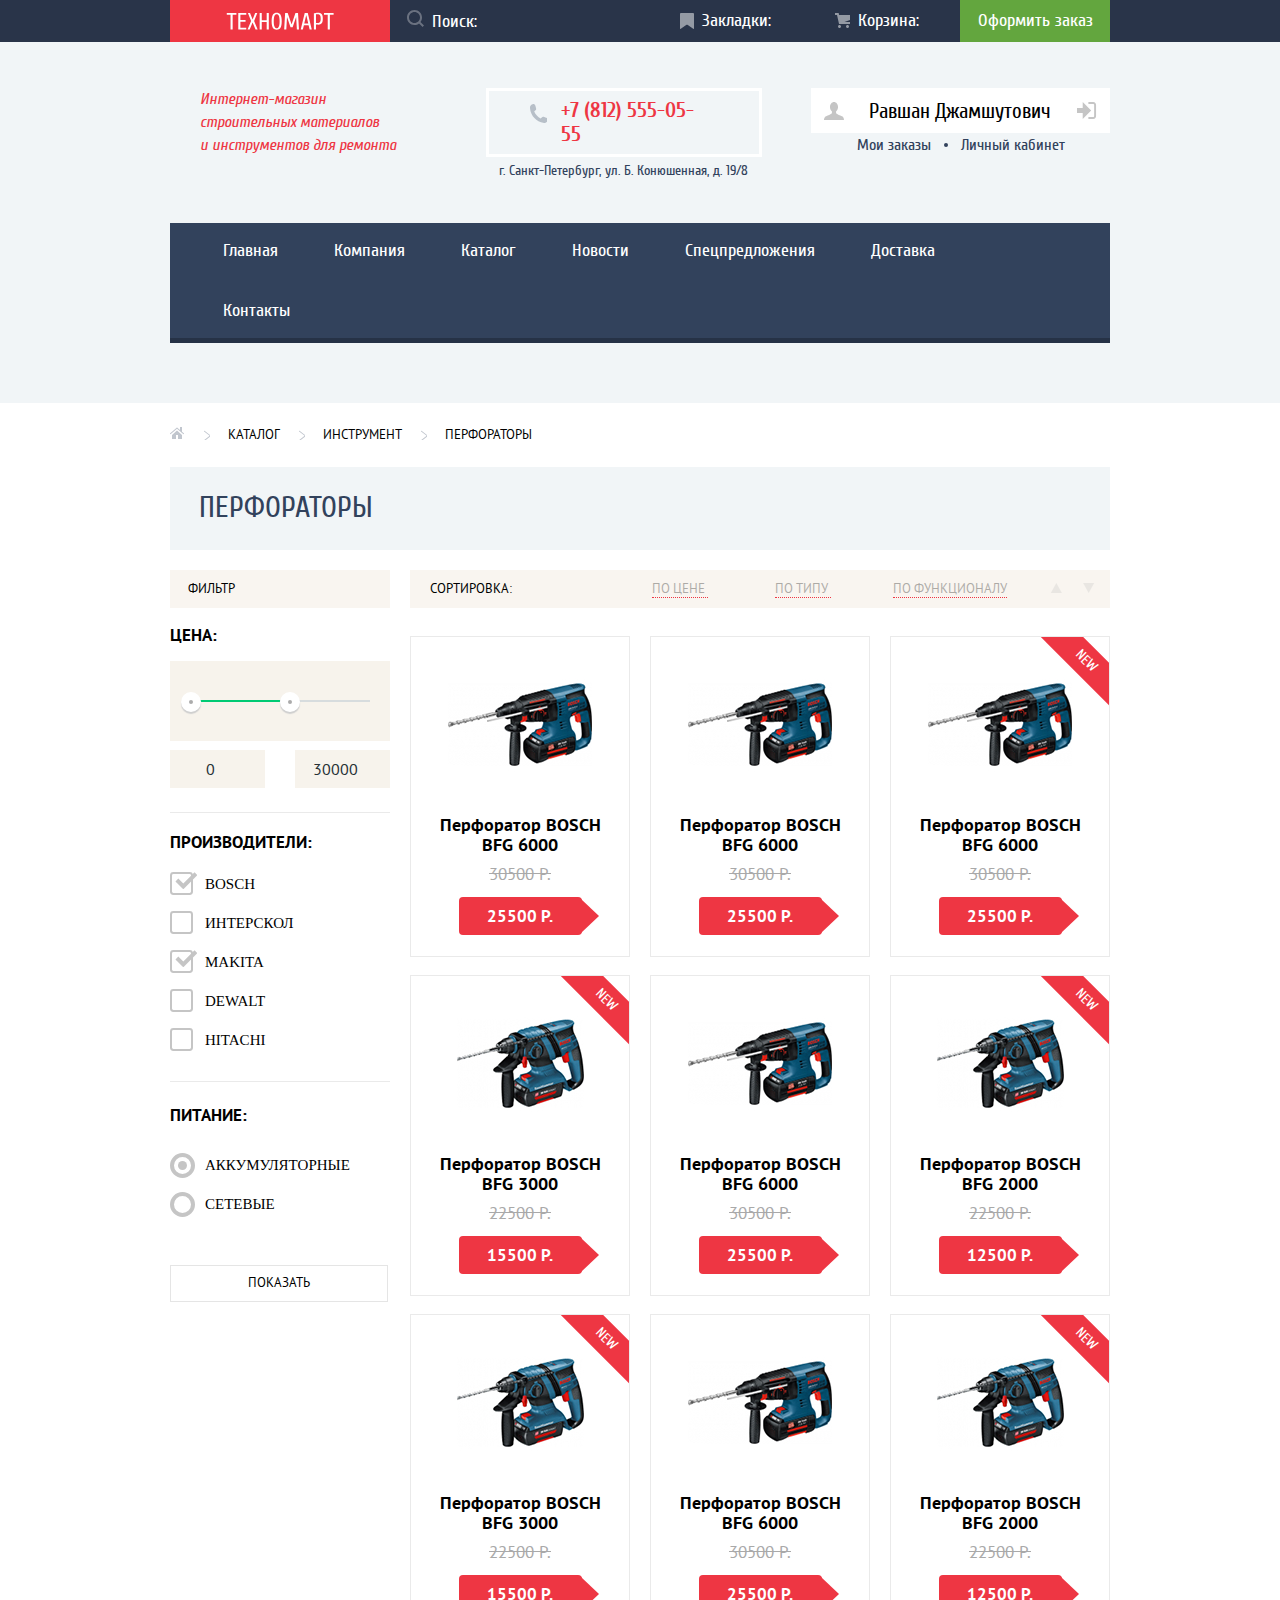
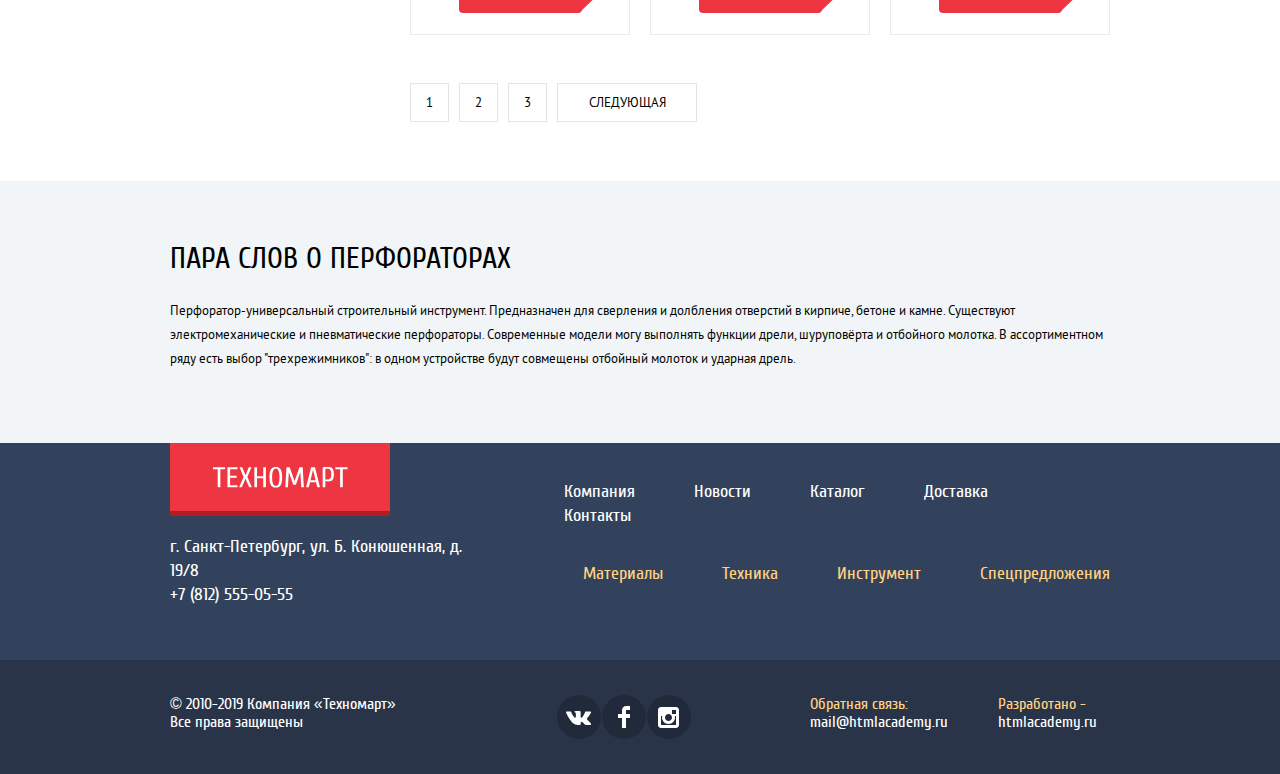
==== catalog.html @ 58399a80 "доработка" ====
<!DOCTYPE html> 
<html class="page" lang="ru">
<head>
  <meta charset="utf-8">
  <link href="css/style.css" rel="stylesheet">
  <link href="css/normalize.css" rel="stylesheet">
  <title>Перфораторы магазин Техномарт</title>
  <link rel="icon" href="favicon.ico">
  <link rel="icon" href="favicon/icon.svg" type="image/svg+xml">
  <link rel="apple-touch-icon" href="favicon/180.png">
  <link rel="manifest" href="manifest.webmanifest">
</head>
<body class="page-body">
  <header class="main-header">
    <div class="header-navigation-top">
      <div class="container">
        <div class="header-navigation-bar"> 
          <a class="header-navigation-logo" href="index.html">
            <img src="img/svg/logo-technomart.svg" width="108" height="18" alt="Логотип">
          </a>
          <form class="header-search" action="#" method="get">
            <label for="search">
              <svg width="17" height="17" viewBox="0 0 17 17" fill="none" xmlns="http://www.w3.org/2000/svg">
                <path fill-rule="evenodd" clip-rule="evenodd" d="M13.458 12.044L17 15.586L15.586 17L12.044 13.458C10.782 14.421 9.21 15 7.5 15C3.35786 15 0 11.6421 0 7.5C0 3.35786 3.35786 0 7.5 0C11.6421 0 15 3.35786 15 7.5C15.0001 9.14309 14.4581 10.7403 13.458 12.044ZM7.5 2C4.467 2 2 4.467 2 7.5C2.00331 10.5362 4.4638 12.9967 7.5 13C10.532 13 13 10.532 13 7.5C13 4.467 10.532 2 7.5 2Z" fill="currentColor";/>
              </svg>
            </label>
            <input class="header-navigation-search" type="search" id="search" placeholder="Поиск:">
          </form>
          <a class="header-navigation-markers" href="#">Закладки:</a>
          <a class="header-navigation-basket" href="#">Корзина:</a>
          <a class="header-button-order" href="#">Оформить заказ</a>
        </div>
      </div>
    </div>
    <div class="header-navigation-bottom">
      <div class="container">
        <div class="header-information">
          <div class="header-false-caption">Интернет-магазин строительных материалов<br> и инструментов для ремонта</div>
          <div class="header-address-block">
            <a class="header-information-number" href="tel:+7812555055">+7 (812) 555-05-55</a>
            <address class="header-information-address">г. Санкт-Петербург, ул. Б. Конюшенная, д. 19/8</address>
          </div>
          <div class="header-private-cabinet">
            <a class="header-private-name" href="#">
              <svg width="20" height="18" viewBox="0 0 20 18" fill="none" xmlns="http://www.w3.org/2000/svg">
                <path d="M17.881 14.166C15.737 13.431 13.625 12.5 12.674 11.776C12.017 11.275 11.904 10.158 12.157 9.361C13.275 8.458 14.021 6.884 14.021 5.083C14.021 2.276 12.221 0 10 0C7.77902 0 5.97901 2.276 5.97901 5.083C5.97901 6.884 6.72501 8.457 7.84201 9.36C8.09501 10.158 7.98302 11.275 7.32502 11.776C6.37502 12.5 4.26201 13.43 2.11801 14.166C-0.0259852 14.902 1.48343e-05 18 1.48343e-05 18H20C20 18 20.025 14.901 17.881 14.166Z"/>
              </svg>
              <p>Равшан Джамшутович</p>
              <svg width="20" height="17" viewBox="0 0 20 17" fill="none" xmlns="http://www.w3.org/2000/svg">
                <path d="M14.1667 8.5L5.71429 0V6H0V11H5.71429V17L14.1667 8.5Z"/>
                <path d="M16.177 15.01H11.3894V17H16.177C18.2513 17 19.038 15.19 19.0618 13.974V3.028C19.038 1.811 18.2513 0 16.177 0H11.3894V1.99H16.177C16.9761 1.99 17.1218 2.671 17.1389 3.047V13.951C17.1227 14.327 16.9761 15.01 16.177 15.01Z"/>
              </svg>
            </a>
            <div class="header-private-orders">
              <a href="#">Мои заказы</a>
              <a href="#">Личный кабинет</a>
            </div>
          </div>
        </div>
        <nav class="header-main-contents">
          <ul class="header-contents-list">
            <li class="header-contents-item"><a href="#">Главная</a></li>
            <li class="header-contents-item"><a href="#">Компания</a></li>
            <li class="header-contents-item"><a href="#">Каталог</a></li>
            <li class="header-contents-item"><a href="#">Новости</a></li>
            <li class="header-contents-item"><a href="#">Спецпредложения</a></li>
            <li class="header-contents-item"><a href="#">Доставка</a></li>
            <li class="header-contents-item"><a href="#">Контакты</a></li>
          </ul>
        </nav>
      </div>
    </div>
  </header>
  <main class="page-catalog">
    <div class="container">
      <div class="catalog"> 
        <ul class="bread-crumbs-list">
          <li class="bread-crumbs-item">
            <a href="#">
              <svg width="14" height="12" viewBox="0 0 14 12" fill="none" xmlns="http://www.w3.org/2000/svg">
                <path d="M2 7.99999V12H6V7.99999H8V12H12V7.99999L7 3.51599L2 7.99999Z" fill="#C1C6CE"/>
                <path d="M13.831 6.365L12 4.751V0H9.99998V2.987L7.33198 0.635C7.31198 0.618 7.28898 0.612 7.26798 0.598C7.24294 0.579705 7.21614 0.56396 7.18798 0.551C7.15708 0.540195 7.12529 0.532163 7.09298 0.527C7.06198 0.521 7.03198 0.515 6.99998 0.515C6.96898 0.515 6.93898 0.521 6.90798 0.527C6.87551 0.531919 6.84366 0.5403 6.81298 0.552C6.78498 0.563 6.75998 0.581 6.73298 0.598C6.71198 0.612 6.68798 0.618 6.66898 0.635L0.170976 6.365C0.0162401 6.50291 -0.0375953 6.72187 0.0355474 6.9158C0.10869 7.10974 0.293707 7.23862 0.500976 7.24C0.622907 7.24035 0.740711 7.19586 0.831976 7.115L6.99998 1.677L13.169 7.115C13.3778 7.27913 13.6784 7.25178 13.8542 7.05265C14.0299 6.85352 14.0198 6.55183 13.831 6.365Z" fill="#C1C6CE"/>
              </svg>
            </a>
          </li>
          <li class="bread-crumbs-item">
            <a href="#">Каталог</a>
          </li>
          <li class="bread-crumbs-item">
            <a href="#">Инструмент</a>
          </li>
          <li class="bread-crumbs-item">Перфораторы</li>
        </ul>
        <section class="catalog-container">
          <div class="catalog-caption-block">
            <h1 class="catalog-main-caption">ПЕРФОРАТОРЫ</h1>
          </div>
          <div class="catalog-case">
          <div class="filter">
            <h2 class="filter-caption-name">Фильтр</h2>
              <form class="filter-form" id="filter-form"  action="#" method="get">
                <fieldset class="filter-fieldset-range">
                  <legend class="filter-category-caption">Цена:</legend>
                  <div class="filter-range">
                    <div class="range-controls">
                      <div class="range-scroll">
                        <div class="range-bar" style="width:50%; margin-left:0%"></div>
                      </div>
                      <div class="toggle toggle-min" tabindex="0" style="left: 5%"></div>
                      <div class="toggle toggle-max" tabindex="0" style="left: 50%"></div>
                    </div>
                    <div class="price-controls">
                      <label class="min-price">
                        <input type="number" name="min-price" value="0">
                      </label>
                      <label class="max-price">
                        <input type="number" name="max-price" value="30000">
                      </label>
                    </div>
                  </div>
                </fieldset>
                <fieldset class="filter-fieldset-firm">
                  <legend class="filter-category-caption">Производители:</legend>
                  <input class="visually-hidden filter-input-checkbox" type="checkbox" id="filter-form-firm-bosch" value="bosch" checked>
                  <label for="filter-form-firm-bosch">bosch</label>
                  <input class="visually-hidden filter-input-checkbox" type="checkbox"  id="filter-form-firm-interscol" value="интерскол">
                  <label for="filter-form-firm-interscol">интерскол</label>
                  <input class="visually-hidden filter-input-checkbox" type="checkbox"  id="filter-form-firm-makita" value="makita" checked>
                  <label for="filter-form-firm-makita">makita</label>
                  <input class="visually-hidden filter-input-checkbox" type="checkbox"  id="filter-form-firm-dewalt" value="dewalt">
                  <label for="filter-form-firm-dewalt">dewalt</label>
                  <input class="visually-hidden filter-input-checkbox" type="checkbox"  id="filter-form-firm-hitachi" value="hitachi">
                  <label for="filter-form-firm-hitachi">hitachi</label>
                </fieldset>
                <fieldset class="filter-fieldset-supply">
                  <legend class="filter-category-caption">Питание:</legend>
                  <input class="visually-hidden filter-input-radio" type="radio" id="filter-form-supply-battery" value="аккумуляторные" checked>
                  <label for="filter-form-supply-battery">аккумуляторные</label>
                  <input class="visually-hidden filter-input-radio" type="radio" id="filter-form-supply-power" value="аккумуляторные">
                  <label for="filter-form-supply-power">сетевые</label>
                </fieldset>
                  <button class="filter-button-show" type="submit">Показать</button>
              </form> 
          </div>
          <div class="catalog-products">
            <h2 class="catalog-caption">Каталог</h2>
            <div class="sorting">
              <h2 class="sorting-caption">Сортировка:</h2>
              <ul class="sorting-list">  
                <li class="sorting-item">
                  <button class="sorting-button" type="button">По цене</button>
                </li>
                <li class="sorting-item">
                  <button class="sorting-button" type="button">По типу</button>
                </li>
                <li class="sorting-item">
                  <button class="sorting-button" type="button">По функционалу</button>
                </li>
              </ul>
              <ul class="sorting-list">
                <li class="sorting-item-arrow">
                  <button class="sorting-button" type="button">
                    <svg width="12" height="10" viewBox="0 0 12 10" fill="none" xmlns="http://www.w3.org/2000/svg">
                      <path d="M5.66241 10L0.162415 0H11.1624" fill=""/>
                    </svg>
                  </button>
                  </li>
                  <li class="sorting-item-arrow">
                    <button class="sorting-button" type="button">
                      <svg width="12" height="10" viewBox="0 0 12 10" fill="none" xmlns="http://www.w3.org/2000/svg">
                        <path d="M5.66241 10L0.162415 0H11.1624" fill=""/>
                      </svg>
                    </button>
                  </li>
                </ul>
              </div>
              <ul class="products-card-list">
                <li class="products-card-item">
                  <h3 class="card-caption">Перфоратор BOSCH BFG 6000</h3>
                  <div class="card-image">
                    <img src="img/jpg/bosch-bfg-6000.jpg" width="144" height="128" alt="Перфоратор BOSCH BFG 6000">
                  </div>
                  <div class="card-buttons">
                    <a class="card-button-buy" href="#">Купить</a>
                    <a class="card-button-markers" href="#">В закладки</a>
                  </div>
                  <p class="card-old-price">30500 Р.</p>
                  <p class="card-new-price">25500 Р.</p>
                </li>
                <li class="products-card-item">
                  <h3 class="card-caption">Перфоратор BOSCH BFG 6000</h3>
                  <div class="card-image">
                    <img src="img/jpg/bosch-bfg-6000.jpg" width="144" height="128" alt="Перфоратор BOSCH BFG 6000">
                  </div>
                  <div class="card-buttons">
                    <a class="card-button-buy" href="#">Купить</a>
                    <a class="card-button-markers" href="#">В закладки</a>
                  </div>
                  <p class="card-old-price">30500 Р.</p>
                  <p class="card-new-price">25500 Р.</p>
                </li>
                <li class="products-card-item">
                  <h3 class="card-caption">Перфоратор BOSCH BFG 6000</h3>
                  <div class="card-image">
                    <img src="img/jpg/bosch-bfg-6000.jpg" width="144" height="128" alt="Перфоратор BOSCH BFG 6000">
                  </div>
                  <div class="card-buttons">
                    <a class="card-button-buy" href="#">Купить</a>
                    <a class="card-button-markers" href="#">В закладки</a>
                  </div>
                  <p class="card-old-price">30500 Р.</p>
                  <p class="card-new-price">25500 Р.</p>
                  <p class="card-novelty">new</p>
                </li>
                <li class="products-card-item">
                  <h3 class="card-caption">Перфоратор BOSCH BFG 3000</h3>
                  <div class="card-image">
                    <img src="img/jpg/bosch-bfg-3000.jpg" width="127" height="112" alt="Перфоратор BOSCH BFG 3000">
                  </div>
                  <div class="card-buttons">
                    <a class="card-button-buy" href="#">Купить</a>
                    <a class="card-button-markers" href="#">В закладки</a>
                  </div>
                  <p class="card-old-price">22500 Р.</p>
                  <p class="card-new-price">15500 Р.</p>
                  <p class="card-novelty">new</p>
                </li>
                <li class="products-card-item">
                  <h3 class="card-caption">Перфоратор BOSCH BFG 6000</h3>
                  <div class="card-image">
                    <img src="img/jpg/bosch-bfg-6000.jpg" width="144" height="128" alt="Перфоратор BOSCH BFG 6000">
                  </div>
                  <div class="card-buttons">
                    <a class="card-button-buy" href="#">Купить</a>
                    <a class="card-button-markers" href="#">В закладки</a>
                  </div>
                  <p class="card-old-price">30500 Р.</p>
                  <p class="card-new-price">25500 Р.</p>
                </li>
                <li class="products-card-item">
                  <h3 class="card-caption">Перфоратор BOSCH BFG 2000</h3>
                  <div class="card-image">
                    <img src="img/jpg/bosch-bfg-2000.jpg" width="127" height="112" alt="Перфоратор BOSCH BFG 2000">
                  </div>
                  <div class="card-buttons">
                    <a class="card-button-buy" href="#">Купить</a>
                    <a class="card-button-markers" href="#">В закладки</a>
                  </div>
                  <p class="card-old-price">22500 Р.</p>
                  <p class="card-new-price">12500 Р.</p>
                  <p class="card-novelty">new</p>
                </li>
                <li class="products-card-item">
                  <h3 class="card-caption">Перфоратор BOSCH BFG 3000</h3>
                  <div class="card-image">
                    <img src="img/jpg/bosch-bfg-3000.jpg" width="127" height="112" alt="Перфоратор BOSCH BFG 3000">
                  </div>
                  <div class="card-buttons">
                    <a class="card-button-buy" href="#">Купить</a>
                    <a class="card-button-markers" href="#">В закладки</a>
                    <p class="card-novelty">new</p>
                  </div>
                  <p class="card-old-price">22500 Р.</p>
                  <p class="card-new-price">15500 Р.</p>
                  <p class="card-novelty">new</p>
                </li>
                <li class="products-card-item">
                  <h3 class="card-caption">Перфоратор BOSCH BFG 6000</h3>
                  <div class="card-image">
                    <img src="img/jpg/bosch-bfg-6000.jpg" width="144" height="128" alt="Перфоратор BOSCH BFG 6000">
                  </div>
                  <div class="card-buttons">
                    <a class="card-button-buy" href="#">Купить</a>
                    <a class="card-button-markers" href="#">В закладки</a>
                  </div>
                  <p class="card-old-price">30500 Р.</p>
                  <p class="card-new-price">25500 Р.</p>
                </li>
                <li class="products-card-item">
                  <h3 class="card-caption">Перфоратор BOSCH BFG 2000</h3>
                  <div class="card-image">
                    <img src="img/jpg/bosch-bfg-2000.jpg" width="127" height="112" alt="Перфоратор BOSCH BFG 2000">
                  </div>
                  <div class="card-buttons">
                    <a class="card-button-buy" href="#">Купить</a>
                    <a class="card-button-markers" href="#">В закладки</a>
                  </div>
                  <p class="card-old-price">22500 Р.</p>
                  <p class="card-new-price">12500 Р.</p>
                  <p class="card-novelty">new</p>
                </li>
              </ul>   
              <ul class="catalog-navigation-list"> 
                <li class="catalog-navigation-item">
                  <a href="#">1</a>
                </li>
                <li class="catalog-navigation-item">
                  <a href="#">2</a>
                </li>
                <li class="catalog-navigation-item">
                  <a href="#">3</a>
                </li>
                <li class="catalog-navigation-item">
                  <a href="#">СЛЕДУЮЩАЯ</a>
                </li>
              </ul>       
            </div>
            </section>
          </div>
        </section>
      </div>
    </div>
    <div class="article-tool">
      <div class="container">
        <section class="article-tool-description">
          <h2 class="article-tool-caption">ПАРА СЛОВ О ПЕРФОРАТОРАХ</h2>
          <p>Перфоратор-универсальный строительный инструмент. Предназначен для сверления и долбления отверстий в кирпиче, бетоне и камне. Существуют электромеханические и пневматические перфораторы. Современные модели могу выполнять функции дрели, шуруповёрта и отбойного молотка. В ассортиментном ряду есть выбор "трехрежимников": в одном устройстве будут совмещены отбойный молоток и ударная дрель.</p>
        </section>
      </div>
    </div>
  </main>
  <footer class="main-footer">
    <div class="footer-top">
      <div class="container">
        <div class="footer-navigation">
          <div class="footer-navigation-adress">
            <a class="footer-navigation-logo" href="index.html">
              <img src="img/svg/logo-technomart-footer.svg" width="136.5" height="21.6" alt="Логотип">
            </a>
            <div class="footer-address-block">
              <address class="footer-address">г. Санкт-Петербург, ул. Б. Конюшенная, д. 19/8</address>
              <a href="tel:+7812555055">+7 (812) 555-05-55</a>
            </div>
          </div>
          <div class="footer-navigation-menu">
            <ul class="footer-navigation-list">
              <li class="footer-navigation-item">
                <a href="#">Компания</a>
              </li>
              <li class="footer-navigation-item">
                <a href="#">Новости</a>
              </li>
              <li class="footer-navigation-item">
                <a href="#">Каталог</a>
              </li>
              <li class="footer-navigation-item">
                <a href="#">Доставка</a>
              </li>
              <li class="footer-navigation-item">
                <a href="#">Контакты</a>
              </li>
            </ul>
            <ul class="footer-menu-list">
              <li class="footer-menu-item">
                <a href="#">Материалы</a>
              </li>
              <li class="footer-menu-item">
                <a href="#">Техника</a>
              </li>
              <li class="footer-menu-item">
                <a href="#">Инструмент</a>
              </li>
              <li class="footer-menu-item">
                <a href="#">Спецпредложения</a>
              </li>
            </ul>
          </div>
        </div>
      </div>
    </div>
    <div class="footer-bottom">
      <div class="container">
        <div class="footer-social">
          <p class="footer-social-info">&#169; 2010-2019 Компания &laquoТехномарт&raquo
          <br>Все права защищены</p>
          <ul class="footer-social-list">
            <li class="footer-social-item">
              <a class="footer-social-button" href="#">
                <svg width="26" height="15" viewBox="0 0 26 15" fill="none" xmlns="http://www.w3.org/2000/svg">
                  <path d="M15.5403 11.7281C16.4609 11.4384 17.6395 13.6406 18.8943 14.4834C19.836 15.1219 20.5573 14.9841 20.5573 14.9841L23.9017 14.9372C23.9017 14.9372 25.6495 14.8322 24.8232 13.4803C24.7549 13.3678 24.3389 12.4781 22.334 10.6472C20.2376 8.73186 20.5217 9.04218 23.0456 5.73093C24.5835 3.71249 25.1988 2.47968 25.0062 1.95468C24.8213 1.44936 23.6918 1.58061 23.6918 1.58061L19.9237 1.60593C19.5568 1.60686 19.2458 1.71749 19.1042 2.08874C19.1013 2.09249 18.5062 3.65061 17.7127 4.9753C16.0362 7.77749 15.3669 7.92655 15.0896 7.75124C14.4531 7.3453 14.6139 6.1228 14.6139 5.25374C14.6139 2.5378 15.0299 1.4053 13.7992 1.1128C13.388 1.0153 13.0876 0.951552 12.0389 0.942177C10.6985 0.922489 9.56027 0.942177 8.91508 1.25061C8.48656 1.45968 8.15819 1.91811 8.35753 1.94436C8.6079 1.97718 9.1693 2.09436 9.46975 2.49374C9.8559 3.01124 9.84434 4.17093 9.84434 4.17093C9.84434 4.17093 10.0649 7.36874 9.32434 7.7653C8.8159 8.03718 8.12064 7.48218 6.62516 4.9378C5.86153 3.63655 5.28471 2.19843 5.28471 2.19843C5.28471 2.19843 5.17301 1.93124 4.97079 1.78499C4.73005 1.61155 4.39301 1.55624 4.39301 1.55624L0.816563 1.57874C0.816563 1.57874 0.27923 1.59374 0.0818227 1.82436C-0.0934366 2.02874 0.0673782 2.45061 0.0673782 2.45061C0.0673782 2.45061 2.86864 8.90155 6.04064 12.1509C8.94879 15.1341 12.2537 14.9362 12.2537 14.9362H13.7511C13.7511 14.9362 14.2027 14.8856 14.4338 14.6437C14.6495 14.4187 14.6399 13.9959 14.6399 13.9959C14.6399 13.9959 14.61 12.0187 15.5403 11.7281Z" fill="white"/>
                </svg>
              </a>
            </li>
            <li class="footer-social-item">
              <a class="footer-social-button" href="#">
                <svg  width="12" height="22" viewBox="0 0 12 22" fill="none" xmlns="http://www.w3.org/2000/svg">
                  <path d="M12 4V0H8C5.79086 0 4 1.79086 4 4V8H0V12H4V22H8V12H12V8H8V4H12Z" fill="white"/>
                </svg>
              </a>
            </li>
            <li class="footer-social-item">
              <a class="footer-social-button" href="#">
                <svg width="21" height="21" viewBox="0 0 21 21" fill="none" xmlns="http://www.w3.org/2000/svg">
                  <path fill-rule="evenodd" clip-rule="evenodd" d="M3 0H18C19.65 0 21 1.35 21 3V18C21 19.65 19.65 21 18 21H3C1.35 21 0 19.65 0 18V3C0 1.35 1.35 0 3 0ZM14 10.5C14 8.57 12.43 7 10.5 7C8.57 7 7 8.57 7 10.5C7 12.43 8.57 14 10.5 14C12.43 14 14 12.43 14 10.5ZM3 18V9H4.181C4.0626 9.49127 4.00186 9.99467 4 10.5C4 14.0899 6.91015 17 10.5 17C14.0899 17 17 14.0899 17 10.5C16.9986 9.99464 16.9379 9.49118 16.819 9H18V18H3ZM14 7H18V3H14V7Z" fill="white"/>
                </svg>       
              </a>
            </li>
            </ul>
          <div class="footer-social-creator">
            <p class="footer-feedback">Обратная связь:
              <a href="mailto:mail@htmlacademy.ru">mail@htmlacademy.ru</a>
            </p>
            <p class="footer-developer">Разработано -
              <a href="https://htmlacademy.ru/intensive/htmlcss">htmlacademy.ru</a>
            </p>
          </div>
        </div>
      </div>
    </div>
  </footer>


  <section class="modal modal-add">
    <h2 class="visually-hidden">Добавлен в корзину</h2>
    <div class="decoration-line"></div>
    <div class="add-case">
      <div class="add-case-done">
        <svg width="40" height="30" viewBox="0 0 40 30" fill="none" xmlns="http://www.w3.org/2000/svg">
          <path d="M35.641 1.066C35.2498 0.677261 34.6181 0.677261 34.227 1.066L15.788 19.504C15.3968 19.8927 14.7651 19.8927 14.374 19.504L6.23396 11.365C5.84278 10.9763 5.21114 10.9763 4.81996 11.365L1.28496 14.9C0.896225 15.2912 0.896225 15.9228 1.28496 16.314L14.374 29.404C14.7651 29.7927 15.3968 29.7927 15.788 29.404L19.324 25.868L20.738 24.454L39.176 6.016C39.5647 5.62481 39.5647 4.99318 39.176 4.602L35.641 1.066Z" fill="white"/>
        </svg>
      </div>
      <p>Товар добавлен в корзину!</p> 
    </div>
    <div class="add-button">
      <a class="button" href="#">Оформить заказ</a>
      <a class="button" href="#">Продолжить покупки</a>
    </div>
    <button class="modal-close" aria-label="Закрыть" type="button"></button>
  </section>


</body>
</html>
---- css/style.css ----
/*Variables */

:root {
  --dark-blue: #293449;    
  --red: #EE3643;          
  --green: #63A63E;        
  --blue: #32425C;         
  --orange: #FFBF47;        
  --light-blue: #3BBCE3;   
  --purple: #DC91D8;
  --light-green: #8ED78F;
  --light-orange: #FFC047;
  --gray: #A9A9A9; 
  --yellow: #FFD180;
  --light-brown: #F9F5F0;  
  --light-gray: #F1F5F7;   
  --basic-white: #FFFFFF;
  --basic-black: #000000;
  --dark-red: #BA2732;
  --silver: #C5C5C5;
  --dark-red: #CA2C37;
  --murrey: #BA2732;
  --cobalt: #212A3A;
  --light-silver: #E5E5E5;
  --zircon: #EAEAEA;
  --dark-zircon: #B5B5B5;
  --dark-green: #5FBB2D;
  --sapphire: #3D546F;
  --herbal: #367315;
  --forest: #518534;
  --midnight: #273853;
  --pearl: #F7F3EC;
  --pebble: #d7dcde;
  --grass: #00CA74;
  --asphalt: #ABABAB;
  --dark-pearl: #CFCFCF;
  --beige: #F7F3EC;
  --graphite: #283136;
}

/*Fonts*/

@font-face {
    font-family: 'Cuprum';
    src: local('Cuprum'), local('Cuprum-Regular'), url('../fonts/cuprum/cuprum.woff2') format('woff2'), url('../fonts/cuprum/cuprum.woff') format('woff');
    font-weight: 400;
    font-style: normal;
}

@font-face {
    font-family: 'Cuprum';
    src: local('Cuprum Italic'), local('Cuprum-Italic'), url('../fonts/cuprum/cuprumitalic.woff2') format('woff2'), url('../fonts/cuprum/cuprumitalic.woff') format('woff');
    font-weight: 400;
    font-style: italic;
}

@font-face {
    font-family: 'Cuprum';
    src: local('Cuprum Bold'), local('Cuprum-Bold'), url('../fonts/cuprum/cuprumbold.woff2') format('woff2'), url('../fonts/cuprum/cuprumbold.woff') format('woff');
    font-weight: 700;
    font-style: normal;
}

@font-face {
    font-family: 'PT Sans';
    src: local('PT Sans'), local('PTSans-Regular'), url('../fonts/ptsans/ptsans.woff2') format('woff2'), url('../fonts/ptsans/ptsans.woff') format('woff');
    font-weight: 400;
    font-style: normal;
}

@font-face {
    font-family: 'PT Sans';
    src: local('PT Sans Bold'), local('PTSans-Bold'), url('../fonts/ptsans/ptsansbold.woff2') format('woff2'), url('../fonts/ptsans/ptsansbold.woff') format('woff');
    font-weight: 700;
    font-style: normal;
}

/* Global */

/*html {
  box-sizing: border-box;
}
*,
*::before,
*::after {
  box-sizing: inherit;
}*/


body {
  margin: 0;
  padding: 0;
  font-family: PT Sans,"Arial", sans-serif;
  font-size: 13px;
  line-height: 24px;
  font-weight: 400;
  color: var(--basic-black);
  background-color: var(--basic-white);
}

a {
  text-decoration: none;
  color: var(--basic-white);
}

img {
  max-width: 100%;
  height: auto;
}

li {
  list-style-type: none;
}

input {
  border: none;
}

fieldset {
  border: none;
  margin: 0; 
  padding: 0;
}

.container {
  width: 940px;
  margin: 0 auto;
  padding: 0 30px;
}

.section {
  padding: 29.5px 0;
}

.page {
  height: 100%;
}

.page-body {
  min-height: 100%;
  display: grid;
  grid-template-rows: min-content 1fr min-content;
  align-content: center;
}

/* Header */

.main-header {
  font-family: Cuprum, "Arial", sans-serif;
  font-size: 18px;
  display: grid;
  grid-template-rows: min-content min-content min-content;
  /*margin-bottom: 21px;*/
}

.header-navigation-top {
  background-color: var(--dark-blue)
}

.header-navigation-bar {
  display: grid;
  grid-template-columns: min-content min-content 150px 150px max-content;
}

.header-navigation-logo {
  display: block;
  background-color: var(--red);
  width: 220px;
  display: flex;
  justify-content: center;
  align-items: center;
  box-shadow: 0 5px 0 0 rgba(180, 28, 35, 1);
}

.header-navigation-logo :active {
  background-color: var(--dark-red);
}

.header-search {
  display: flex;
  flex-direction: row;
  justify-content: flex-end;
  align-items: center;
  position: relative;
}

.header-search  label {
  position: absolute;
  top: 10px;
  left: 17px;
  color: white;
  opacity: 0.3;
}
.header-search:hover label {
  opacity: 1;
}

.header-search:focus-within label {
  color: red;
  opacity: 1;
}

.header-navigation-search {
  box-sizing: border-box;
  background-color: var(--dark-blue);
  border: none;
  width: 270px; 
  height: 42px;
}

input[type=search] {
  padding-left: 42px;
  height: 42px;   
}

input[type="search"]::placeholder {
  color: white;
}

input[type="search"]:focus::placeholder {
  color: black;
} 

.header-navigation-search:focus {
  background-color: var(--basic-white);
  border: none; 
  outline: none;
}

.header-navigation-markers {
  padding: 9px 10px 9px 42px;
  position: relative;
}

.header-navigation-markers::before {
  content: '';
  display: block;
  position: absolute; 
  width: 14px;
  height: 15.6px;
  left: 20px;
  top: 13px;  
  background-image: url("../img/svg/icon-marker.svg");
  opacity: 0.5;
  background-repeat: no-repeat;
}

.header-navigation-markers:hover::before {
  opacity: 1;
}

.header-navigation-markers:active {
  background-color: var(--basic-black);
  opacity: 0.5;
}

.header-navigation-basket  {
  padding: 9px 10px 9px 48px;
  display: block;
  position: relative;
}

.header-navigation-basket::before {
  content: '';
  display: block;
  position: absolute; 
  width: 15px;
  height: 15px;
  left: 25px; 
  top: 13px;  
  background-image: url("../img/svg/icon-cart.svg");
  opacity: 0.5;
  background-repeat: no-repeat;
}

.header-navigation-basket:hover::before {
  opacity: 1;
}

.header-navigation-basket:active {
  opacity: 0.5; 
}

.header-navigation-basket-active {
  background-color: var(--red);
}

.header-button-order {
  width: 150px;
  display: block;
  background-color: var(--green);
  display: flex;
  justify-content: center;
  align-items: center;  
}

.header-button-order:hover {
  background-color: var(--dark-green);
}

.header-button-order:active {
  opacity: 0.5;
}

.header-navigation-bottom {
  background-color: var(--light-gray);
  padding: 46px 0 60px 0;
}

.header-information {
  display: flex;
  flex-direction: row;
  align-items: flex-start;
  margin-bottom: 40px;
}

.header-false-caption {
  width: 197px;
  font-size: 16px;
  line-height: 23px;
  color: var(--red);
  font-style: italic;
  padding: 0 47.5px 0 30px;
}

.header-address-block {
  display: flex;
  flex-direction: column;
  justify-content: flex-start;
  align-items: center;
  padding:0 26.5px 0 42.5px;   
}

.header-information-number { 
  font-size: 21px;
  color: var(--red);
  font-weight: 700;
  border: 3px solid white;
  position: relative;
  padding: 7px 45px 8px 72px;
}

.header-information-number::before {
  content: '';
  display: block;
  position: absolute; 
  width: 17.5px;
  height: 29px;
  left: 40px;
  top: 13px;  
  background-image: url("../img/svg/icon-number.svg");
  background-repeat: no-repeat;
 }

.header-information-address {
  display: flex;
  font-size: 14px; 
  font-weight: 400;
  color: var(--blue);
  font-style: normal;
  padding: 2px 8px 0px 8px;
  text-align: center;
}

.header-cabinet {
  display: flex;
  padding: 0 0 0 40px;
}

.header-cabinet-enter {
  color: var(--basic-black);
  font-size: 21px;
  display: block;
  padding: 10px 27px 10px 18px;
  margin-right: 10px;
  background-color: var(--basic-white);
}

.header-cabinet-registration {
  color: var(--basic-black);
  font-size: 21px;
  display: block;
  padding: 12px 24px 12px 24px;
  background-color: var(--basic-white);
}

.header-cabinet-enter:hover,
.header-cabinet-registration:hover {
  color: var(--red);
}

.header-cabinet-enter svg {
  fill: var(--silver);
  padding: 0;
  margin: 0 8px 0 0 ;
}

.header-cabinet-enter:hover svg {
  fill: var(--sapphire);
}

.header-cabinet-enter:active,
.header-cabinet-registration:active {
  color: var(--silver);
}

.header-main-contents {
  background-color: var(--blue);
  box-shadow: inset 0px -5px 0px rgba(0, 0, 0, 0.24);
}

.header-contents-list {
  display: flex;
  flex-wrap: wrap;
  margin: 0;
  padding: 0;
  padding: 0 25px;
}

.header-contents-item a {
  display: block;
  padding-top: 16px;
  padding-bottom: 20px;
  padding-right: 28px;
  padding-left: 28px; 
}

.header-contents-item a:hover {
  background-color: var(--dark-blue);
}

.header-contents-item a:active {
  opacity: 0.5;
}

/*Body Main*/

.page-main {
  margin-top: 21px;
  display: grid;
  grid-template-rows: min-content min-content min-content min-content min-content;
}

/*buttons*/

.button {
  box-sizing: border-box;
  display: block;
  width: 192px;
  background-color: var(--red);
  font-size: 14px;
  font-family: Cuprum, "Arial", sans-serif;
  font-weight: 400;
  text-transform: uppercase;
  text-align: center;
  padding: 7px 3px; 
  color: var(--basic-white);
}

.button:hover {
  background-color: var(--dark-red);
}

.button:active {
  background-color: var(--murrey);
}

/*Promo*/

.promo {
  font-family: Cuprum, "Arial", sans-serif;
  color: var(--basic-white);
  font-weight: 400;
  font-size: 14px;
}

.promo-list {
  display: grid;
  grid-template-columns: repeat(3,1fr);
  grid-template-rows: repeat(3,1fr);
  grid-gap: 20px 20px;
  padding: 0;
  margin: 0;
}

.promo-item {
  display: flex;
  flex-direction: column;
  background-repeat: no-repeat; 
  overflow: hidden;
  padding: 24px 142px 23px 23px;
  position: relative;
}

.promo-item .card-novelty {
  left: 230px;
  top: -5px;
}

.promo-caption {
  font-size: 24px;
  font-style: normal;
  font-weight: 700; 
  color: var(--basic-white);
  margin: 0;
  padding: 0;
}

.promo-button {
  display: block;
  background-color: rgba(255, 255, 255, 0.3);
  text-transform: uppercase;
  width: 123px;
  padding: 6px 3px;
  text-align: center;
  margin-top: 16px;
}

.promo-button:hover {
  background-color: rgba(197, 197, 197, 0.3);
}

.promo-button:active {
  background-color: rgba(169, 169, 169, 0.3);
}

.promo-item-materials {
  background-color: var(--orange);
  background-image: url(../img/svg/icon-materials.svg);
  background-position: 213px 31px;
  grid-column: 1/2;
  grid-row: 1/2;
}

.promo-item-instrument {
  background-color: var(--light-blue);
  background-image: url(../img/svg/icon-instrument.svg);
  background-position: 194px 34px;
  grid-column: 2/3;
  grid-row: 1/2;
} 

.promo-item-technics {
  background-color: var(--purple);
  background-image: url(../img/svg/icon-technics.svg);
  background-position: 194px 31px;
  grid-column: 3/4;
  grid-row: 1/2;
} 

.promo-item-discount {
  background-color: var(--light-green);
  background-image: url(../img/svg/icon-basket.svg);
  background-position: 196px 27px;
  grid-column: 3/4;
  grid-row: 2/3;
}

.promo-item-delivery {
  background-color: var(--light-orange);
  background-image: url(../img/svg/icon-delivery.svg);
  background-position: 191px 32px;
  grid-column: 3/4;
  grid-row: 3/4;
}

.promo-item-slider {
  grid-column: 1/3;
  grid-row: 2/4; 
  position: relative;
}
.promo-slider-list {
  padding: 0;
  margin: 0; 
  width: 100%;
  height: 100%;
}

.promo-slider-item {
  display: none;
 /* width: calc(100% - 50px)
  height: calc(100% - 380px);*/
}

.promo-slider-item-active {
  display: block;
}

.promo-slider-perforator {
  width: 100%;
  height: 100%;
  padding: 26px 356px 24px 24px;
  background-image: url(../img/jpg/perforator.jpg);
  background-repeat: no-repeat;
}

.promo-slider-drill {
  width: 100%;
  height: 100%;
  padding: 26px 356px 24px 24px;
  background-image: url(../img/jpg/drill.jpg);
  background-repeat: no-repeat;
}

.promo-slider-caption {
  font-size: 36px;
  font-weight: 700;
  color: var(--basic-white);
  text-transform: uppercase;
  padding: 0;
  margin: 0;
}

.promo-slider-description {
  font-size: 18px;
  font-weight: 400;
  font-family: Cuprum, "Arial", sans-serif;
  color: var(--basic-white);
  margin-top: 17px;
  margin-bottom: 110px;
}

.promo button {
  margin: 0;
  padding: 0;
  border: 0;
  outline: none;
  background-color: transparent;
}

.slider-button-right {
  position: absolute;
  left: 575px;
  top: 120px;
}
.slider-button-left {
  position: absolute;
  left: 25px;
  top: 120px;
}

/*Popular*/

.popular-products {
  margin-bottom: 11px;
}

.popular-caption-block {
  background-color: var(--light-brown);
  display: flex;
  justify-content: space-between;
  align-items: flex-start;
  padding: 25px 14px 24px 28px;
  margin-bottom: 20px;
}

.popular-caption-name {
  font-size: 30px;
  font-family: Cuprum, "Arial", sans-serif;
  font-weight: 400;
  color: var(--dark-blue);
  text-transform: uppercase;
  padding: 8px 0 0 0;
  margin: 0;
}

.popular-products-list {
  margin: 0;
  padding: 0;
  display: flex;
}

/* Product card */

.products-card-item {
  box-sizing: border-box;
  width: 220px;
  border: 1px solid var(--zircon);
  display: flex;
  flex-direction: column;
  justify-content: flex-start;
  align-items: center;
  padding: 6px 12px 21px 12px;
  position: relative;
  overflow: hidden;
 }

.products-card-item:hover {
  box-shadow: -1px 2px 10px 4px var(--zircon)
 }

.popular-products-list .products-card-item:not(:last-of-type) {
  margin-right: 20px;
}

.card-image {
  display: flex;
  justify-content: center;
  align-items: center;
  height: 164px;
  order: -1;
  margin-bottom: 8px;
}

.products-card-item:hover .card-image {
  display: none;
}

.products-card-item .card-buttons {
  display: none;
}

.products-card-item:hover .card-buttons {
  display: flex;
}

.card-buttons {
  flex-direction: column;
  justify-content: center;
  width: 135px;
  height: 164px;
  order: -1;
  margin-bottom: 8px;
}

.card-caption {
  font-family: PT Sans, "Arial", sans-serif;
  font-size: 18px;
  line-height: 20px;
  font-weight: 700;
  text-align: center;
  margin: 0 0 7px 0;
  padding: 0 10px;
}

.card-button-buy {
  display: flex;
  justify-content: center;
  align-items: center;
  font-size: 14px;
  font-family: Cuprum, "Arial", sans-serif;
  height: 38px;
  background-color: var(--green);
  text-transform: uppercase;
  margin-bottom: 10px;
  position: relative;
  border-radius: 3px;
  box-shadow: inset 0 -3px 0 0 var(--herbal);
}

.card-button-buy::before {
  content: '';
  display: block;
  position: absolute; 
  width: 15px;
  height: 15px;
  left: 25px;
  top: 10px;  
  background-image: url("../img/svg/icon-cart.svg");
  opacity: 0.5;
  background-repeat: no-repeat;
}

.card-button-buy:hover {
  background-color: var(--dark-green);
}

.card-button-buy:active {
  background-color: var(--forest);
}

.card-button-markers {
  display: flex;
  justify-content: center;
  align-items: center;
  height: 32px;
  color: var(--blue);
  font-size: 14px;
  font-family: Cuprum, "Arial", sans-serif;
  text-transform: uppercase;
  border: 3px solid var(--green); 
  border-radius: 3px;
}

.card-button-markers:hover {
  border-color: var(--blue);
}

.card-button-markers:active {
  border-color: var(--blue);
  opacity: 0.5;
}

.card-old-price {
  color: var(--gray);
  font-size: 17px;
  font-family: PT Sans , "Arial", sans-serif;
  text-decoration: line-through;
  margin: 0 0 11px 0;
  padding: 0;
}

.card-new-price { 
  font-family: PT Sans , "Arial", sans-serif;
  color: var(--basic-white);
  font-size: 17px;
  font-weight: 700;
  width: 123px;
  height: 38px;
  background: var(--red);
  border-radius: 4px;
  position: relative;
  display: flex;
  justify-content: center;
  align-items: center;
  margin: 0;
  padding: 0;
}

.card-new-price::after {
  content: ""; 
  position: absolute; 
  left: 122px;
  bottom: 2px; 
  border: 17px solid transparent; 
  border-left: 18px solid var(--red);   
}

.card-novelty {
  display: flex;
  justify-content: center;
  align-items: center;
  background-color: var(--red);
  text-transform: uppercase;
  color: var(--basic-white);
  font-size: 14px;
  font-weight: 400;
  font-family: Cuprum,"Arial", sans-serif;
  width: 100px;
  height: 30px;
  transform: rotate(45deg);
  position: absolute;
  left: 145px;
  top: -5px;
}

/*Brands*/

.popular-brands {
  margin-bottom: 40.5px;
}

.brand-list {
  margin: 0;
  padding: 0;
  display: grid;
  grid-template-columns: min-content min-content min-content min-content;
  grid-template-rows: min-content min-content;
  grid-gap: 20px;
}

.brand-item a {
  width: 216px;
  height: 141px;
  border: 2px solid var(--zircon);
  display: flex;
  justify-content: center;
  align-items: center;
}

 .brand-item a:hover {
  box-shadow: -1px 2px 10px 4px var(--zircon)
}

.brand-item a:active {
  opacity: 0.5;
}

/*Service*/

.service {
  display: flex;
  flex-direction: column;
  background-color: var(--light-gray);
  padding: 67px 0 54px 0 ;
  margin-bottom: 42.5px;
}

.service-caption { 
  font-family: Cuprum, "Arial", sans-serif;
  font-size: 30px;
  font-weight: 400;
  color: var(--basic-black);
  text-transform: uppercase;
  margin: 0 0 27px 0;
  padding: 0;
}

.service-description {
  width: 394px;
  margin-bottom:21px;
}

.service-purpose {
  display: grid;
  grid-template-columns: min-content 1fr;
  margin: 0;
  padding: 49px 0 45px 0;
}

.service-list {
  margin: 0;
  padding: 0;
  width: 240px;
  display: flex;
  flex-direction: column;
  justify-content: flex-start;
  position: relative;
}

.service-list::after {
  content: "";
  position: absolute;
  background-image: url(../img/png/shadow.png);
  background-repeat: no-repeat;
  width: 468px;
  height: 261px;
  top: -40px;
  left: 230px;
}

.service-item a {
  display: block;
  font-size: 21px;
  font-weight: 700;
  font-family: Cuprum, "Arial", sans-serif;
  background-color: var(--blue);
  padding: 17.5px 22px 20.5px 22px;
  box-shadow: inset 0px 1px 0px 0px var(--midnight);
}

.service-item a:hover {
  background-color: var(--dark-blue); 
}

.service-item a:active {
  background-color: var(--basic-white);
} 

.service-item:active a {
  color: var(--blue);
}

.service-item-active a {
  color: var(--blue);
  background-color: var(--basic-white);
}

.service-purpose-list {
  margin: 0;
  padding: 0;
  position: relative;
}

.service-purpose-delivery:after {
  content: "";
  position: absolute;
  background-image: url(../img/png/delivery.png);
  width: 468px;
  height: 261px;
  top: 17px;
  right: 0;
  overflow: hidden;
}

.service-purpose-guarantee:after {
  content: "";
  position: absolute;
  background-image: url(../img/png/guarantee.png);
  width: 468px;
  height: 261px;
  top: 17px;
  right: 0;
  overflow: hidden;
}

.service-purpose-credit-:after {
  content: "";
  position: absolute;
  background-image: url(../img/png/credit.png);
  width: 468px;
  height: 261px;
  top: 17px;
  right: 0;
  overflow: hidden;
}

.service-purpose-item h3{
  font-size: 30px;
  font-weight: 400;
  font-family: Cuprum, "Arial", sans-serif;
  text-transform: uppercase;
  color: var(--blue);
  margin: 0 0 33px 0;
  padding: 0;
}

.service-purpose-description {
  margin: 0;
  padding: 0;
}

.service-purpose-item {
  display: none;
  padding: 0 189px 0 80px;
}

.service-purpose-item-active {
  display: block;
}

/* Company */

.company {
  margin-bottom: 40.5px
}

.company-box {
  display: flex;
  justify-content: space-between;
  align-items: flex-start;
}

.company-features {
  width: 460px;
  margin: 0;
  padding-right: 90px;
  display: flex;
  flex-direction: column;
  justify-content: flex-start;
}

.company-features p:first-of-type {
  margin: 0 0 28px 0;
}
.company-features p:last-of-type {
  margin: 0 0 2px 0px;
}

.company-features .button {
  width: 220px;
}

.company-features-caption {
  font-size: 30px;
  font-weight: 400;
  font-family: Cuprum, "Arial", sans-serif;
  text-transform: uppercase;
  margin: 0 0 26px 0; 
  padding: 0;
}

.company-features-list {
  margin: 0 0 19px 37px;
  padding: 0;
}

.company-features-item {
  align-items: center;
  font-family: Cuprum, "Arial", sans-serif;
  font-size: 18px;
  line-height: 24px;
  font-weight: 400;
  list-style: none;
  position: relative;
}

.company-features-item:not(:last-of-type) {
  margin-bottom: 12px;
}

.company-features-item:before {
  content: "";
  position: absolute;
  left: -36px;
  top: 10px;
  width: 25px;
  height: 2px;
  background: url('../img/svg/line.svg');
}

.company-contacts {
  width: 300px;
  margin: 0;
  display: flex;
  flex-direction: column;
  justify-content: flex-start;
}

.company-contacts p {
  margin: 0 0 31px 0;
}

.company-contacts .button {
  width: 300px;
}

.company-contacts-caption {
  font-size: 30px;
  font-weight: 400;
  font-family: Cuprum, "Arial", sans-serif;
  text-transform: uppercase;
  margin: 0 0 26px 0; 
  padding: 0;
}

.company-contacts iframe {
  margin: 0 0 26px 0;
  border: none;
}
/*Footer */

.main-footer {
  font-size: 18px;
  color: var(--basic-white);
  font-weight: 400;
  font-family: Cuprum, "Arial", sans-serif;
}

.footer-top  {
  background-color: var(--blue);
}  

.footer-navigation {
  display: flex;
  justify-content: space-between;
}

.footer-navigation-adress {
  padding-right: 35px;
}


.footer-navigation-contents {
  display: flex;
  flex-direction: column;
  justify-content: flex-start;
}

.footer-navigation-logo {
  width: 220px;
  height: 68px;
  background-color: var(--red);
  display: flex;
  justify-content: center;
  align-items: center;
  box-shadow: 0px 5px 0px 0px rgba(180, 28, 35, 1);
  margin-bottom: 24px
}

.footer-navigation-item {
  display: inline;
  margin-right: 54px;
}

.footer-navigation-item:last-of-type {
 margin-right: 0;
}

.footer-navigation-item a:hover {
  text-decoration: underline; 
}

.footer-navigation-item a:active {
  opacity: 50%;
  text-decoration: none;
}

.footer-navigation-menu {
  display: flex;
  flex-direction: column;
  justify-content: flex-start;
  align-items: flex-end;
  padding: 37px 0 74px 35px ;
}

.footer-address {
  font-style: normal;
}

.footer-menu-list {
 margin: 0;
 padding: 0;
}

.footer-navigation-list {
 margin: 0 0 34px 0;
 padding: 0;
}

.footer-menu-item {
  display: inline; 
  margin-right: 54px;
}

.footer-menu-item:last-of-type {
  margin-right: 0;
}

.footer-menu-item a {
  color: var(--yellow);
}

.footer-menu-item a:hover {
  text-decoration: underline; 
}

.footer-menu-item a:active {
  opacity: 50%;
  text-decoration: none; 
}

.footer-bottom {
  background-color: var(--dark-blue);
}

.footer-social {
  font-size: 16px;
  line-height: 18px;
  display: flex;
  align-items: flex-start;
  justify-content: flex-start;
  padding-top: 35px;
  padding-bottom: 35px;
}

.footer-social-list {
  display: flex;
  flex-direction: row;
  justify-content: space-between;
  margin: 0; 
  padding: 0 59px 0 80.5px;
 }

.footer-social-info {
  margin: 0;
  padding: 0 80.5px 0 0;
}

.footer-social-item a {  
  width: 44px;
  height: 44px;
  border-radius: 50%;
  background: var(--cobalt);
  margin-right: 1px;
  display: flex;
  justify-content: center;
  align-items: center;
}

.footer-social-item a:hover,
.footer-social-item a:active {
  background: var(--red); 
}

.footer-social-creator {
  display: flex;
  padding-left: 59px;
}

.footer-feedback {
  color: var(--yellow); 
  width: 137px;
  margin: 0; 
  padding: 0;
  margin-right: 51px;
}

.footer-feedback a:hover {
  text-decoration: underline; 
}

.footer-feedback a:active {
  color: var(--red); 
}

.footer-developer {
  color: var(--yellow); 
  width: 98px;
  margin: 0;
  padding: 0;
}

.footer-developer a:hover {
  text-decoration: underline; 
}

.footer-developer a:active {
  color: var(--red); 
}

/*Page CATALOG */
.header-private-orders {
  display: flex;
  justify-content: center;
  align-items: center; 
  position: relative;
}

.header-private-orders a:nth-child(1) {
  margin-right: 30px;
}

.header-private-orders a:nth-child(1):after {
  content: ""; 
  position: absolute;
  width: 4px;
  height: 4px;
  right: 162px;
  bottom: 10px;
  border-radius: 50%;
  background-color: var(--blue);
}

.header-private-cabinet {
  padding: 0 0 0 23px;
}
.header-private-name {
  display: flex;
  justify-content: space-around;
  align-items: center;
  width: 299px;
  font-size: 21px;
  color: var(--basic-black);
  background-color: var(--basic-white);
  height: 45px;
}

.header-private-name svg {
    fill: var(--silver);
}

.header-private-name:hover svg{
  fill: var(--sapphire);
}

.header-private-name:active {
  color: var(--silver);
}

.header-private-name:active svg {
    fill: var(--silver);
}

.header-private-orders {
  font-size: 16px;
}

.header-private-orders a {
  color: var(--blue);
}

.header-private-orders a:hover {
  color: var(--red);
}

.header-private-orders a:active {
  color: var(--silver);
}

/* Body Catalog*/

.page-catalog {
  display: grid;
  grid-template-rows: min-content 1fr min-content;
}

 .catalog-case {
  display: grid;
  grid-template-columns: 1fr 1fr;
 }


.catalog-caption-block {
  background-color: var(--light-gray);
  padding: 29px 29px 30px 29px;
  margin-bottom: 20px;
}

.catalog-main-caption {
  font-size: 30px;
  font-weight: 400;
  text-transform: uppercase;
  color:var(--blue);
  font-family: Cuprum, "Arial", sans-serif;
  padding: 0;
  margin: 0;
}

.bread-crumbs-list {
  margin: 0;
  padding: 20px 0 20px 0;
}

.bread-crumbs-item {
  display: inline;
  text-transform: uppercase;
  margin-right: 41px;
  position: relative;
}

.bread-crumbs-item:not(:first-of-type)::before {
  content: '';
  position: absolute; 
  width: 6.5px;
  height: 10.3px;
  left: -25px;
  top: 4px;
  background-image: url("../img/svg/icon-right-small.svg");
}

.bread-crumbs-item a {
   color: var(--basic-black);
}

/* Filter */

.filter {
  width: 220px;
}

.filter-caption-name {
  font-size: 13px;
  margin: 0 0 15px 0;
  padding: 7px 18px 7px 18px;
  text-transform: uppercase;
  font-weight: 400; 
  background-color: var(--light-brown)
}

.filter-form legend{
  font-size: 17px;
}

.filter-fieldset-range .filter-category-caption {
  margin-bottom: 14px;
}

.filter-fieldset-firm .filter-category-caption {
  margin-bottom: 18px;
}

.filter-fieldset-supply .filter-category-caption {
   margin-bottom: 26px;
}

.filter-fieldset-range {
  width: 100%;
}

.visually-hidden {
  position: absolute;
  width: 1px;
  height: 1px;
  margin: -1px;
  border: 0;
  padding: 0;
  white-space: nowrap;
  clip-path: inset(100%);
  clip: rect(0 0 0 0);
  overflow: hidden;
}

.filter-fieldset-firm {
  position: relative;
}

.filter-fieldset-firm label {
  position: relative;
  display: block;
  text-transform: uppercase;
  font-size: 15px;
  font-family: PS Sans;
  font-weight:400;
  margin-left: 35px;
  margin-bottom: 15px;
  padding: 0;
  cursor: pointer;
  user-select: none;
}


.filter-fieldset-firm:before {
  content: "";
  position: absolute;
  width: 220px;
  height: 1px;
  background-color: var(--zircon);
  top: -60px;
}

.filter-fieldset-firm:after {
  content: "";
  position: absolute;
  width: 220px;
  height: 1px;
  background-color: var(--zircon);
  bottom: -15px;
}

.filter-input-checkbox + label::before {
  content: "";
  position: absolute;
  width: 19px;
  height: 19px;
  border: 2px solid var(--silver);
  border-radius: 15%;
  left: -35px;
}

.filter-input-checkbox:checked + label::after {
  content: "";
  position: absolute;
  width: 21.8px;
  height: 16.8px;
  background-image: url("../img/svg/check.svg");
  background-repeat: no-repeat;
  left: -30px;
}

.filter-fieldset-firm {
  width: 220px;
  display: flex;
  flex-direction: column;
  align-items: flex-start;
  margin: 0 0 36px 0;
  padding: 0;
}

.filter-fieldset-supply label {
  position: relative;
  display: block;
  text-transform: uppercase;
  font-size: 15px;
  font-family: PS Sans;
  font-weight: 400;
  margin-left: 35px;
  margin-bottom: 15px;
  padding: 0;
  cursor: pointer;
  user-select: none;
}

.filter-input-radio + label::before {
  content: "";
  position: absolute;
  width: 17px;
  height: 17px;
  border: 4px solid var(--silver);
  border-radius: 50%;
  left: -35px;
}

.filter-input-radio:hover + label::before {
 border-color:var(--dark-zircon);
}

.filter-input-checkbox:hover + label::before {
 border-color:var(--dark-zircon);
}

.filter-input-radio:checked + label::after {
  content: "";
  position: absolute;
  width: 9px;
  height: 9px;
  border-radius: 50%;
  background-color: var(--silver); 
  left: -27px;
  top: 8px;
}

.filter-fieldset-supply {
  width: 220px;
  display: flex;
  flex-direction: column;
  align-items: flex-start;
  margin: 0 0 34px 0;
  padding: 0;
}

.filter-category-caption {
  font-size: 17px;
  font-weight: 700;
  text-transform: uppercase;
  margin-bottom: 15px;
  font-family: PT Sans, "Arial", sans-serif;
}


.filter-fieldset-range {
  margin: 0;
  padding: 0;
  border: none;
  width: 220px;
}

.filter-range {
  width: 220px;
}

.filter-category-caption {
  font-size: 18px;
  line-height: 24px;
  text-transform: uppercase;
  font-weight: 700;
}

.range-controls {
  position: relative;
  padding: 39px 20px;
  margin-bottom: 9px;
  background-color: var(--pearl);
}

.range-controls .range-scroll {
  height: 2px;
  background: var(--pebble);
}

.range-controls .range-bar {
  width: 70%;
  height: 2px;
  background: var(--grass);
}

.range-controls .toggle {
  position: absolute;
  top: 31px;
  left: 0;
  width: 4px;
  height: 4px;
  padding: 0;
  border: 8px solid var(--basic-white);
  background-color: var(--asphalt);
  border-radius: 50%;
  box-shadow: 0 2px 1px 0 var(--dark-pearl);
  cursor: pointer;
}

.range-controls .toggle-min {
  left: 18px;
}

.range-controls .toggle-max {
  left: 160px;
}

.price-controls {
  display: flex;
  justify-content: space-between;
  margin-bottom: 42px;
}

.price-controls label {
  text-transform: uppercase;
  font-family: PT Sans, "Arial", sans-serif;
  font-size: 16px;
}

.price-controls input {
  width: 91px;
  padding-top: 10px;
  padding-bottom: 10px;
  text-align: center;
  color: var(--graphite);
  border: none;
  background-color: var(--beige);
}


.filter-button-show {
  border: none; 
  outline: none;
  background-color: var(--basic-white);
  text-transform: uppercase;
  display: flex;
  justify-content: center;
  padding-top: 10px;
  padding-bottom: 10px;
  width: 218px;
  border: 1px solid var(--light-silver);
}

/*Sorting*/

.sorting {
  display: flex;
  justify-content: flex-start;
  background-color: var(--light-brown);
  padding: 7px 14px 7px 20px;
  margin-bottom: 28px;
  font-family: PT Sans, "Arial", sans-serif;
}

.sorting-caption {
  font-size: 13px;
  margin: 0 140px 0 0 ;
  text-transform: uppercase;
  font-weight: 400; 
 } 

.sorting-button {
  border: none;
  outline: none;
  background-color: var(--light-brown);
  text-transform: uppercase;
  color: var(--basic-black);
  opacity: 0.3;
  margin: 0;
  padding: 0;
}

.sorting-button:hover {
  color: black;
  opacity: 1;
}

.sorting-button-active {
  color: red;
  opacity: 1;
}

.sorting-list {
  margin: 0;
  padding: 0;
}

.sorting-item {
  display: inline;
  border-bottom: 1px dotted var(--red);
}

.sorting-item:first-child {
  margin-right: 67px;
}

.sorting-item:nth-child(2) {
  margin-right: 62px;
}
.sorting-item:nth-child(3) {
  margin-right: 43px;
}

.sorting-item:hover {
  border-bottom: 1px solid var(--red);
  opacity: 1;
}

.sorting-item-active {
  border: none;
}

.sorting-item-arrow {
  display: inline;
}

.sorting-item-arrow svg {
  fill: var(--silver);
}

.sorting-item-arrow svg:hover {
  fill: black;
}

.sorting-item-arrow-active svg:hover {
  fill: red;
}

.sorting-item-arrow:first-of-type {
  margin-right: 18px;
}

.sorting-item-arrow:first-of-type svg {
  transform: rotate(180deg);
}

/*Catalog*/

.catalog {
  grid-row: 2/3;
  grid-column: 2/3;
  display: grid;
  grid-template-rows: min-content 1fr min-content;
  grid-row-gap: 0;
}

.catalog-caption {
  display: none;
}

.products-card-list {
  display: flex;
  flex-wrap: wrap;
  width: 700px;
  margin: 0 0 30px 0;
  padding: 0;
}

.products-card-list .products-card-item:not(:nth-child(3n)) {
  margin-right: 20px;
}
.products-card-list .products-card-item {
  margin-bottom: 18px;
}

.catalog-navigation-list {
  margin: 0; 
  padding: 0;
}

.catalog-navigation-list {
  display: flex;
  flex-wrap: wrap;
  margin: 0; 
  padding: 0;
}

.catalog-navigation-item a {
  display: flex;
  justify-content: center;
  align-items: center;
  width: 37px;
  height: 37px;
  border: 1px solid var(--light-silver);
  text-transform: uppercase;
  margin-right: 10px;
}

.catalog-navigation-item:last-of-type a {
  width: 138px;
 }

.catalog-navigation-item a {
  color: var(--basic-black); 
}

.catalog-navigation-item a:hover {
  border-color: var(--silver)
}

.catalog-navigation-item a:active {
  border-color: var(--red);
}

.catalog-navigation-item-active a{
  background-color: var(--red);
  border-radius: 5px;
}

/*Article tool*/

.article-tool {
  background-color: var(--light-gray);
  margin-top: 59px;
}

.article-tool-description {
  padding: 66px 0 72px 0;
}

.article-tool-description p {
  padding: 0;
  margin: 0;
}

.article-tool-caption {
  font-size: 30px;
  text-transform: uppercase;
  font-weight: 400; 
  font-family: Cuprum, "Arial", sans-serif;
  margin: 0 0 28px 0;
  padding: 0;
}



.modal {
  position: fixed;
  top: 0;
  right: 0;
  bottom: 0;
  left: 0;
  margin: auto;
  color: var(--basic-black);
  box-shadow: 0 30px 50px rgba(0, 0, 0, 0.7);
}

.modal-feedback {
  display: none;
  width: 620px;
  height: 430px;
  background-color: white;
}

.feedback-form {
  display: flex;
  flex-direction: column;
  padding: 39px 80px 37px 80px;
 }

.feedback-form-data {
  display: flex;
  flex-direction: row;
  margin-bottom: 13px;
}

.feedback-form-name {
  padding: 0; 
  margin: 0 20px 0 0;
  width: 220px;
}

.feedback-form-email {
  margin: 0;
  padding: 0;
  width: 220px;
}

.feedback-form-text {
  margin: 0 0 65px 0;
  padding: 0;
  }

.feedback-form label {
  display: inline-block;
  margin: 0; 
  padding: 0 0 11px 0;
  font-size: 18px;
  font-family: Cuprum, "Arial", sans-serif;
}

.feedback-form input {
  border: 2px solid var(--silver);
  width: 212px;
  height: 34px;
  cursor: pointer;
}

.feedback-form-text textarea {
  border: 2px solid var(--silver);
  width: 452px;
  height: 114px;
  cursor: pointer;
}

.feedback-form .button {
  width: 460px;
  border: none;
  padding: 11px 0 9px 0;
  border-radius: 0;
}

.decoration-line {
  background-color: var(--red);
  height: 7px;
}

.modal-close {
  position: absolute;
  border: 0;
  top: 21px;
  right: 32px;
}

.modal-close::before {
  content: "";
  display: block;
  position: absolute; 
  width: 21px;
  height: 21px;  
  background-image: url("../img/svg/icon-close.svg");
  background-repeat: no-repeat;
  cursor: pointer;
}

.modal-map {
  display: none;
  width: 940px;
  height: 450px;
}

.modal-add {
  display: none;
  width: 620px;
  height: 282px;
  background-color: white;
}

.add-case {
  display: flex;
  padding: 55px 81px 50px 81px;
}

.add-case p {
  font-family: Cuprum, "Arial", sans-serif;
  font-size: 24px ;
  font-weight: 700 ;
}

.add-case-done {
  width: 66px;
  height: 66px;
  border-radius: 50%;
  background: var(--green);
  display: flex;
  justify-content: center;
  align-items: center;
  margin-right: 30px;
}

.add-button {
  background-color: var(--light-gray);
  display: flex;
  justify-content: center;
  padding: 37px 10px;
}

.add-button a:first-child {
  margin-right: 10px;
}

.add-button a:nth-child(2) {
  background-color: white;
  color: black;
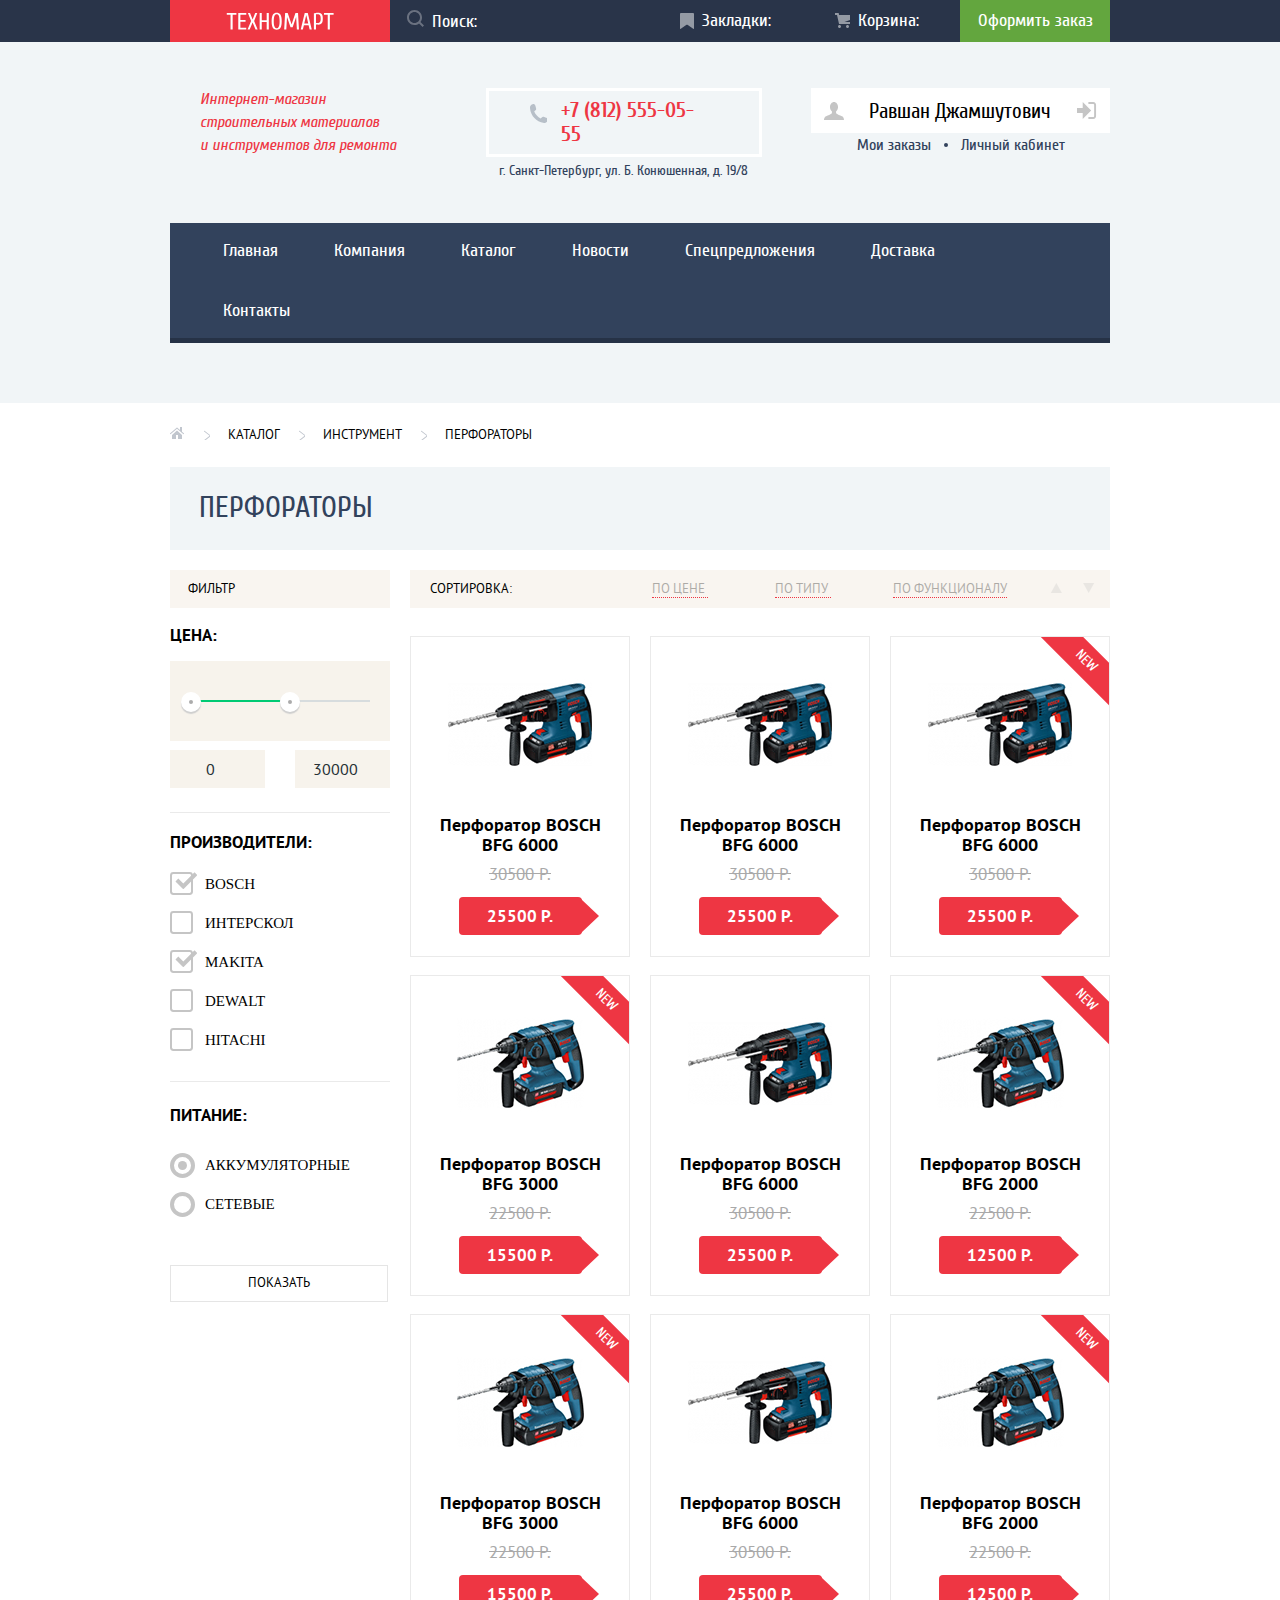
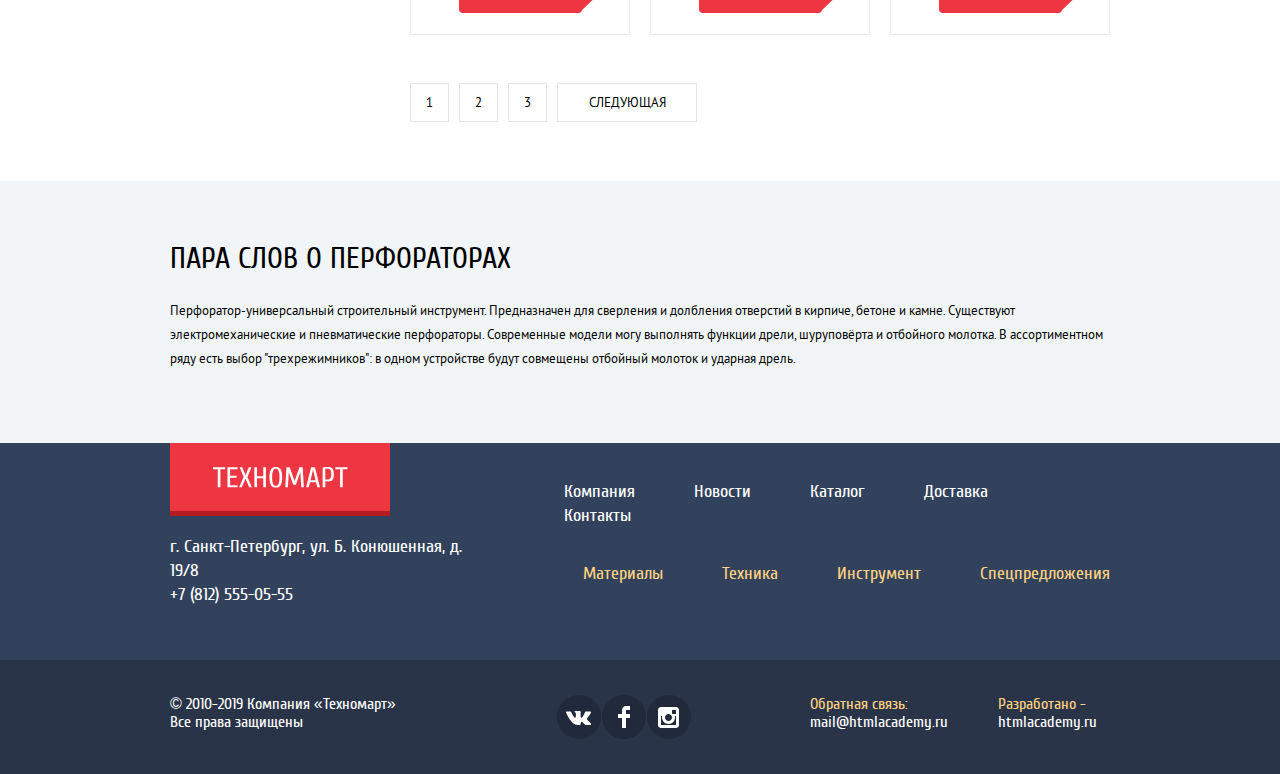
==== commit ba180baf: "доработка" ====
--- a/catalog.html
+++ b/catalog.html
@@ -21,7 +21,7 @@
           <form class="header-search" action="#" method="get">
             <label for="search">
               <svg width="17" height="17" viewBox="0 0 17 17" fill="none" xmlns="http://www.w3.org/2000/svg">
-                <path fill-rule="evenodd" clip-rule="evenodd" d="M13.458 12.044L17 15.586L15.586 17L12.044 13.458C10.782 14.421 9.21 15 7.5 15C3.35786 15 0 11.6421 0 7.5C0 3.35786 3.35786 0 7.5 0C11.6421 0 15 3.35786 15 7.5C15.0001 9.14309 14.4581 10.7403 13.458 12.044ZM7.5 2C4.467 2 2 4.467 2 7.5C2.00331 10.5362 4.4638 12.9967 7.5 13C10.532 13 13 10.532 13 7.5C13 4.467 10.532 2 7.5 2Z" fill="currentColor";/>
+                <path fill-rule="evenodd" clip-rule="evenodd" d="M13.458 12.044L17 15.586L15.586 17L12.044 13.458C10.782 14.421 9.21 15 7.5 15C3.35786 15 0 11.6421 0 7.5C0 3.35786 3.35786 0 7.5 0C11.6421 0 15 3.35786 15 7.5C15.0001 9.14309 14.4581 10.7403 13.458 12.044ZM7.5 2C4.467 2 2 4.467 2 7.5C2.00331 10.5362 4.4638 12.9967 7.5 13C10.532 13 13 10.532 13 7.5C13 4.467 10.532 2 7.5 2Z" fill="currentColor"/>
               </svg>
             </label>
             <input class="header-navigation-search" type="search" id="search" placeholder="Поиск:">
@@ -96,8 +96,8 @@
             <h1 class="catalog-main-caption">ПЕРФОРАТОРЫ</h1>
           </div>
           <div class="catalog-case">
-          <div class="filter">
-            <h2 class="filter-caption-name">Фильтр</h2>
+            <div class="filter">
+              <h2 class="filter-caption-name">Фильтр</h2>
               <form class="filter-form" id="filter-form"  action="#" method="get">
                 <fieldset class="filter-fieldset-range">
                   <legend class="filter-category-caption">Цена:</legend>
@@ -139,31 +139,31 @@
                   <input class="visually-hidden filter-input-radio" type="radio" id="filter-form-supply-power" value="аккумуляторные">
                   <label for="filter-form-supply-power">сетевые</label>
                 </fieldset>
-                  <button class="filter-button-show" type="submit">Показать</button>
+                <button class="filter-button-show" type="submit">Показать</button>
               </form> 
-          </div>
-          <div class="catalog-products">
-            <h2 class="catalog-caption">Каталог</h2>
-            <div class="sorting">
-              <h2 class="sorting-caption">Сортировка:</h2>
-              <ul class="sorting-list">  
-                <li class="sorting-item">
-                  <button class="sorting-button" type="button">По цене</button>
-                </li>
-                <li class="sorting-item">
-                  <button class="sorting-button" type="button">По типу</button>
-                </li>
-                <li class="sorting-item">
-                  <button class="sorting-button" type="button">По функционалу</button>
-                </li>
-              </ul>
-              <ul class="sorting-list">
-                <li class="sorting-item-arrow">
-                  <button class="sorting-button" type="button">
-                    <svg width="12" height="10" viewBox="0 0 12 10" fill="none" xmlns="http://www.w3.org/2000/svg">
-                      <path d="M5.66241 10L0.162415 0H11.1624" fill=""/>
-                    </svg>
-                  </button>
+            </div>
+            <div class="catalog-products">
+              <h2 class="catalog-caption">Каталог</h2>
+              <div class="sorting">
+                <h2 class="sorting-caption">Сортировка:</h2>
+                <ul class="sorting-list">  
+                  <li class="sorting-item">
+                    <button class="sorting-button" type="button">По цене</button>
+                  </li>
+                  <li class="sorting-item">
+                    <button class="sorting-button" type="button">По типу</button>
+                  </li>
+                  <li class="sorting-item">
+                    <button class="sorting-button" type="button">По функционалу</button>
+                  </li>
+                </ul>
+                <ul class="sorting-list">
+                  <li class="sorting-item-arrow">
+                    <button class="sorting-button" type="button">
+                      <svg width="12" height="10" viewBox="0 0 12 10" fill="none" xmlns="http://www.w3.org/2000/svg">
+                        <path d="M5.66241 10L0.162415 0H11.1624" fill=""/>
+                      </svg>
+                    </button>
                   </li>
                   <li class="sorting-item-arrow">
                     <button class="sorting-button" type="button">
@@ -305,7 +305,6 @@
                 </li>
               </ul>       
             </div>
-            </section>
           </div>
         </section>
       </div>
@@ -325,7 +324,7 @@
         <div class="footer-navigation">
           <div class="footer-navigation-adress">
             <a class="footer-navigation-logo" href="index.html">
-              <img src="img/svg/logo-technomart-footer.svg" width="136.5" height="21.6" alt="Логотип">
+              <img src="img/svg/logo-technomart-footer.svg" width="136" height="21" alt="Логотип">
             </a>
             <div class="footer-address-block">
               <address class="footer-address">г. Санкт-Петербург, ул. Б. Конюшенная, д. 19/8</address>
@@ -371,7 +370,7 @@
     <div class="footer-bottom">
       <div class="container">
         <div class="footer-social">
-          <p class="footer-social-info">&#169; 2010-2019 Компания &laquoТехномарт&raquo
+          <p class="footer-social-info">&#169; 2010-2019 Компания &laquo;Техномарт&raquo;
           <br>Все права защищены</p>
           <ul class="footer-social-list">
             <li class="footer-social-item">
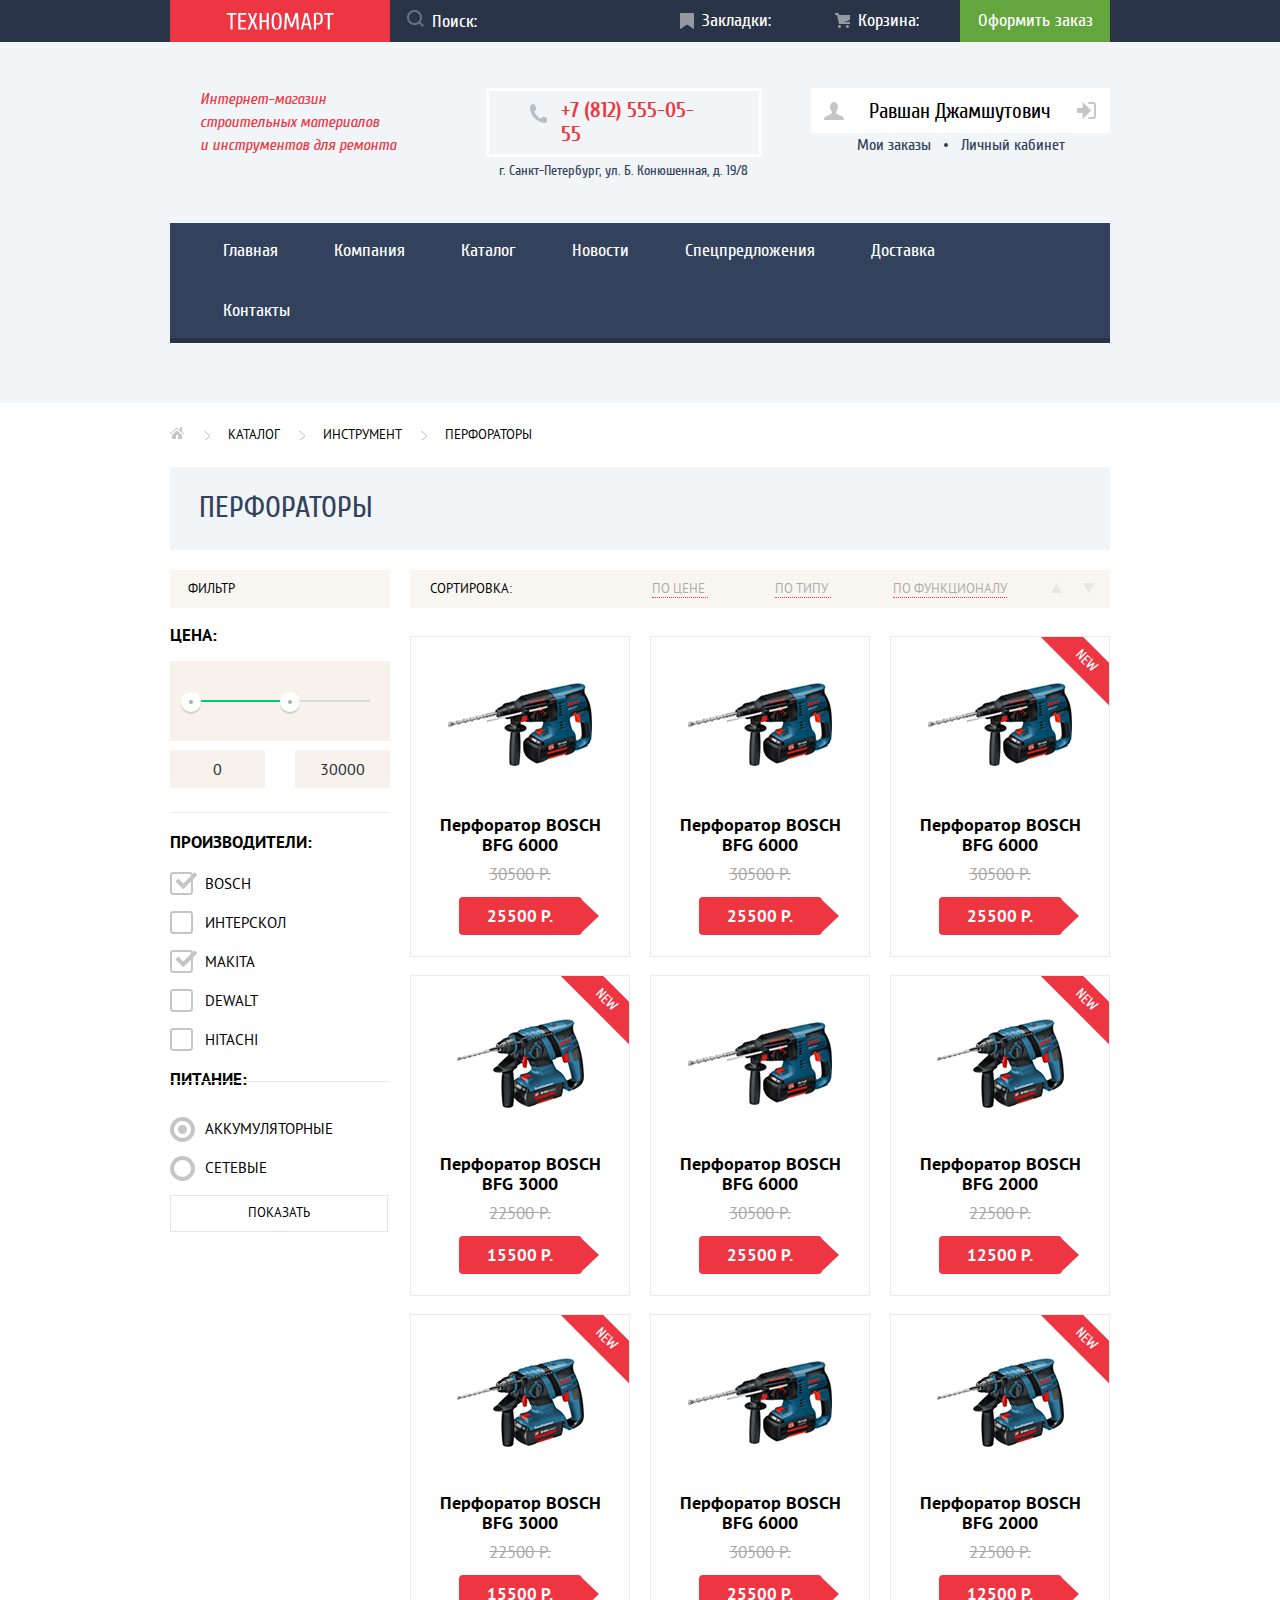
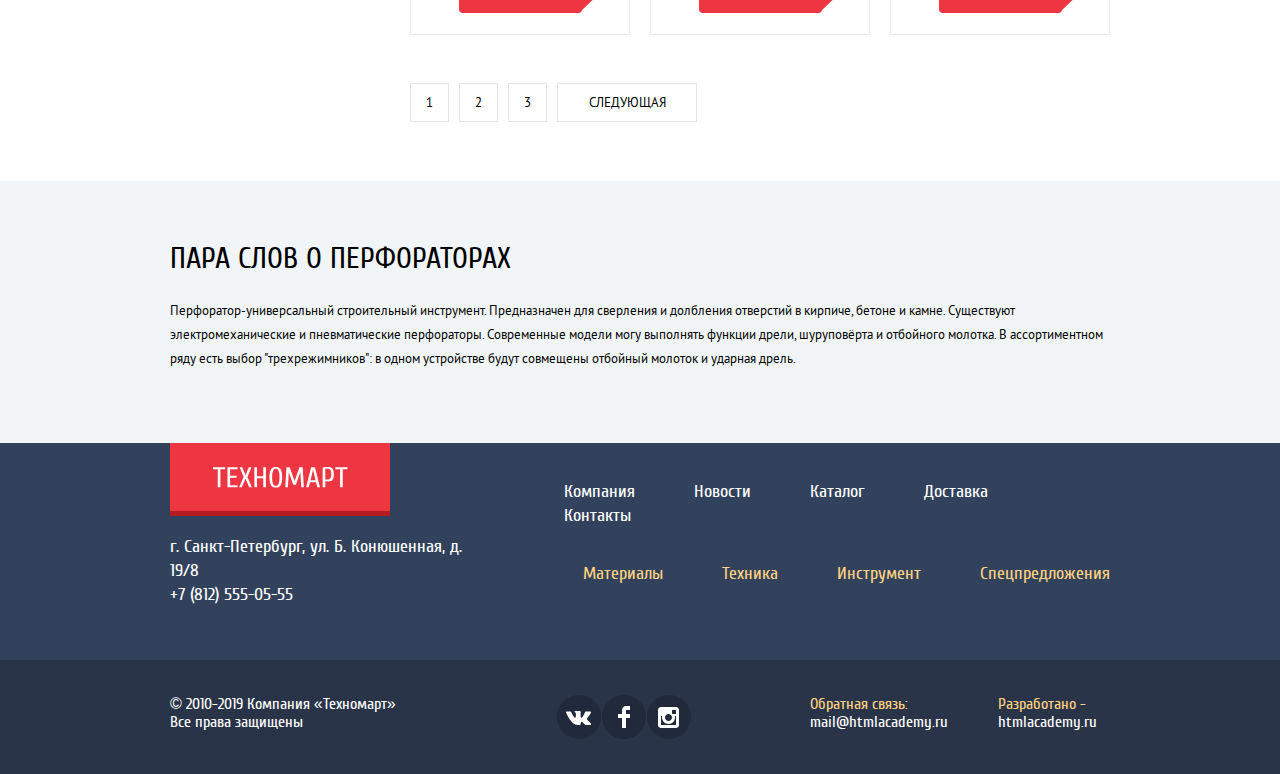
==== commit 6d49b6c8: "Доработка" ====
--- a/catalog.html
+++ b/catalog.html
@@ -2,8 +2,8 @@
 <html class="page" lang="ru">
 <head>
   <meta charset="utf-8">
+  <link href="css/normalize.css" rel="stylesheet">
   <link href="css/style.css" rel="stylesheet">
-  <link href="css/normalize.css" rel="stylesheet">
   <title>Перфораторы магазин Техномарт</title>
   <link rel="icon" href="favicon.ico">
   <link rel="icon" href="favicon/icon.svg" type="image/svg+xml">
@@ -59,9 +59,9 @@
         </div>
         <nav class="header-main-contents">
           <ul class="header-contents-list">
-            <li class="header-contents-item"><a href="#">Главная</a></li>
+            <li class="header-contents-item"><a href="index.html">Главная</a></li>
             <li class="header-contents-item"><a href="#">Компания</a></li>
-            <li class="header-contents-item"><a href="#">Каталог</a></li>
+            <li class="header-contents-item"><a href="catalog.html">Каталог</a></li>
             <li class="header-contents-item"><a href="#">Новости</a></li>
             <li class="header-contents-item"><a href="#">Спецпредложения</a></li>
             <li class="header-contents-item"><a href="#">Доставка</a></li>
@@ -80,7 +80,7 @@
               <svg width="14" height="12" viewBox="0 0 14 12" fill="none" xmlns="http://www.w3.org/2000/svg">
                 <path d="M2 7.99999V12H6V7.99999H8V12H12V7.99999L7 3.51599L2 7.99999Z" fill="#C1C6CE"/>
                 <path d="M13.831 6.365L12 4.751V0H9.99998V2.987L7.33198 0.635C7.31198 0.618 7.28898 0.612 7.26798 0.598C7.24294 0.579705 7.21614 0.56396 7.18798 0.551C7.15708 0.540195 7.12529 0.532163 7.09298 0.527C7.06198 0.521 7.03198 0.515 6.99998 0.515C6.96898 0.515 6.93898 0.521 6.90798 0.527C6.87551 0.531919 6.84366 0.5403 6.81298 0.552C6.78498 0.563 6.75998 0.581 6.73298 0.598C6.71198 0.612 6.68798 0.618 6.66898 0.635L0.170976 6.365C0.0162401 6.50291 -0.0375953 6.72187 0.0355474 6.9158C0.10869 7.10974 0.293707 7.23862 0.500976 7.24C0.622907 7.24035 0.740711 7.19586 0.831976 7.115L6.99998 1.677L13.169 7.115C13.3778 7.27913 13.6784 7.25178 13.8542 7.05265C14.0299 6.85352 14.0198 6.55183 13.831 6.365Z" fill="#C1C6CE"/>
-              </svg>
+              < /svg>
             </a>
           </li>
           <li class="bread-crumbs-item">
@@ -98,10 +98,10 @@
           <div class="catalog-case">
             <div class="filter">
               <h2 class="filter-caption-name">Фильтр</h2>
-              <form class="filter-form" id="filter-form"  action="#" method="get">
+              <form class="filter-form" id="filter-form"  action="https://echo.htmlacademy.ru/" method="get">
                 <fieldset class="filter-fieldset-range">
                   <legend class="filter-category-caption">Цена:</legend>
-                  <div class="filter-range">
+                  <div class="filter-range" title="Выбрать цену">
                     <div class="range-controls">
                       <div class="range-scroll">
                         <div class="range-bar" style="width:50%; margin-left:0%"></div>
@@ -148,13 +148,13 @@
                 <h2 class="sorting-caption">Сортировка:</h2>
                 <ul class="sorting-list">  
                   <li class="sorting-item">
-                    <button class="sorting-button" type="button">По цене</button>
+                    <a class="sorting-button" href="#">По цене</a>
                   </li>
                   <li class="sorting-item">
-                    <button class="sorting-button" type="button">По типу</button>
+                    <a class="sorting-button" href="#">По типу</a>
                   </li>
                   <li class="sorting-item">
-                    <button class="sorting-button" type="button">По функционалу</button>
+                    <a class="sorting-button" href="#">По функционалу</a>
                   </li>
                 </ul>
                 <ul class="sorting-list">
@@ -374,21 +374,21 @@
           <br>Все права защищены</p>
           <ul class="footer-social-list">
             <li class="footer-social-item">
-              <a class="footer-social-button" href="#">
+              <a class="footer-social-button" title="Вконтакте" href="#">
                 <svg width="26" height="15" viewBox="0 0 26 15" fill="none" xmlns="http://www.w3.org/2000/svg">
                   <path d="M15.5403 11.7281C16.4609 11.4384 17.6395 13.6406 18.8943 14.4834C19.836 15.1219 20.5573 14.9841 20.5573 14.9841L23.9017 14.9372C23.9017 14.9372 25.6495 14.8322 24.8232 13.4803C24.7549 13.3678 24.3389 12.4781 22.334 10.6472C20.2376 8.73186 20.5217 9.04218 23.0456 5.73093C24.5835 3.71249 25.1988 2.47968 25.0062 1.95468C24.8213 1.44936 23.6918 1.58061 23.6918 1.58061L19.9237 1.60593C19.5568 1.60686 19.2458 1.71749 19.1042 2.08874C19.1013 2.09249 18.5062 3.65061 17.7127 4.9753C16.0362 7.77749 15.3669 7.92655 15.0896 7.75124C14.4531 7.3453 14.6139 6.1228 14.6139 5.25374C14.6139 2.5378 15.0299 1.4053 13.7992 1.1128C13.388 1.0153 13.0876 0.951552 12.0389 0.942177C10.6985 0.922489 9.56027 0.942177 8.91508 1.25061C8.48656 1.45968 8.15819 1.91811 8.35753 1.94436C8.6079 1.97718 9.1693 2.09436 9.46975 2.49374C9.8559 3.01124 9.84434 4.17093 9.84434 4.17093C9.84434 4.17093 10.0649 7.36874 9.32434 7.7653C8.8159 8.03718 8.12064 7.48218 6.62516 4.9378C5.86153 3.63655 5.28471 2.19843 5.28471 2.19843C5.28471 2.19843 5.17301 1.93124 4.97079 1.78499C4.73005 1.61155 4.39301 1.55624 4.39301 1.55624L0.816563 1.57874C0.816563 1.57874 0.27923 1.59374 0.0818227 1.82436C-0.0934366 2.02874 0.0673782 2.45061 0.0673782 2.45061C0.0673782 2.45061 2.86864 8.90155 6.04064 12.1509C8.94879 15.1341 12.2537 14.9362 12.2537 14.9362H13.7511C13.7511 14.9362 14.2027 14.8856 14.4338 14.6437C14.6495 14.4187 14.6399 13.9959 14.6399 13.9959C14.6399 13.9959 14.61 12.0187 15.5403 11.7281Z" fill="white"/>
                 </svg>
               </a>
             </li>
             <li class="footer-social-item">
-              <a class="footer-social-button" href="#">
+              <a class="footer-social-button" title="Facebook" href="#">
                 <svg  width="12" height="22" viewBox="0 0 12 22" fill="none" xmlns="http://www.w3.org/2000/svg">
                   <path d="M12 4V0H8C5.79086 0 4 1.79086 4 4V8H0V12H4V22H8V12H12V8H8V4H12Z" fill="white"/>
                 </svg>
               </a>
             </li>
             <li class="footer-social-item">
-              <a class="footer-social-button" href="#">
+              <a class="footer-social-button" title="Instagram" href="#">
                 <svg width="21" height="21" viewBox="0 0 21 21" fill="none" xmlns="http://www.w3.org/2000/svg">
                   <path fill-rule="evenodd" clip-rule="evenodd" d="M3 0H18C19.65 0 21 1.35 21 3V18C21 19.65 19.65 21 18 21H3C1.35 21 0 19.65 0 18V3C0 1.35 1.35 0 3 0ZM14 10.5C14 8.57 12.43 7 10.5 7C8.57 7 7 8.57 7 10.5C7 12.43 8.57 14 10.5 14C12.43 14 14 12.43 14 10.5ZM3 18V9H4.181C4.0626 9.49127 4.00186 9.99467 4 10.5C4 14.0899 6.91015 17 10.5 17C14.0899 17 17 14.0899 17 10.5C16.9986 9.99464 16.9379 9.49118 16.819 9H18V18H3ZM14 7H18V3H14V7Z" fill="white"/>
                 </svg>       
--- a/css/style.css
+++ b/css/style.css
@@ -18,7 +18,7 @@
   --basic-black: #000000;
   --dark-red: #BA2732;
   --silver: #C5C5C5;
-  --dark-red: #CA2C37;
+  --maroon: #CA2C37;
   --murrey: #BA2732;
   --cobalt: #212A3A;
   --light-silver: #E5E5E5;
@@ -86,6 +86,17 @@
   box-sizing: inherit;
 }*/
 
+/* Chrome, Safari, Edge, Opera */
+input::-webkit-outer-spin-button,
+input::-webkit-inner-spin-button {
+  -webkit-appearance: none;
+  margin: 0;
+}
+
+/* Firefox */
+input[type=number] {
+  -moz-appearance: textfield;
+}
 
 body {
   margin: 0;
@@ -108,24 +119,10 @@
   height: auto;
 }
 
-li {
-  list-style-type: none;
-}
-
-input {
-  border: none;
-}
-
-fieldset {
-  border: none;
-  margin: 0; 
-  padding: 0;
-}
-
 .container {
   width: 940px;
   margin: 0 auto;
-  padding: 0 30px;
+  padding: 0 0px;
 }
 
 .section {
@@ -169,10 +166,10 @@
   display: flex;
   justify-content: center;
   align-items: center;
-  box-shadow: 0 5px 0 0 rgba(180, 28, 35, 1);
-}
-
-.header-navigation-logo :active {
+    box-shadow: 0 5px 0 0px rgba(180, 28, 35, 1);
+}
+
+.header-navigation-logo:active {
   background-color: var(--dark-red);
 }
 
@@ -188,7 +185,7 @@
   position: absolute;
   top: 10px;
   left: 17px;
-  color: white;
+  color: var(--basic-white);
   opacity: 0.3;
 }
 .header-search:hover label {
@@ -196,7 +193,7 @@
 }
 
 .header-search:focus-within label {
-  color: red;
+  color: var(--red);
   opacity: 1;
 }
 
@@ -208,20 +205,21 @@
   height: 42px;
 }
 
-input[type=search] {
+.header-search input {
+  border:none;
   padding-left: 42px;
   height: 42px;   
 }
 
-input[type="search"]::placeholder {
+.header-search input::placeholder {
   color: white;
 }
 
-input[type="search"]:focus::placeholder {
+.header-search input:focus::placeholder {
   color: black;
 } 
 
-.header-navigation-search:focus {
+.header-search input:focus {
   background-color: var(--basic-white);
   border: none; 
   outline: none;
@@ -417,6 +415,10 @@
   padding: 0 25px;
 }
 
+.header-contents-item {
+  list-style-type: none;
+}
+
 .header-contents-item a {
   display: block;
   padding-top: 16px;
@@ -458,7 +460,7 @@
 }
 
 .button:hover {
-  background-color: var(--dark-red);
+  background-color: var(--maroon);
 }
 
 .button:active {
@@ -484,6 +486,7 @@
 }
 
 .promo-item {
+  list-style-type: none;
   display: flex;
   flex-direction: column;
   background-repeat: no-repeat; 
@@ -578,6 +581,7 @@
 
 .promo-slider-item {
   display: none;
+  list-style-type: none;
  /* width: calc(100% - 50px)
   height: calc(100% - 380px);*/
 }
@@ -673,6 +677,7 @@
 /* Product card */
 
 .products-card-item {
+  list-style-type: none;
   box-sizing: border-box;
   width: 220px;
   border: 1px solid var(--zircon);
@@ -859,6 +864,10 @@
   grid-gap: 20px;
 }
 
+.brand-item {
+  list-style-type: none;
+}
+
 .brand-item a {
   width: 216px;
   height: 141px;
@@ -929,6 +938,10 @@
   left: 230px;
 }
 
+.service-item {
+  list-style-type: none;
+}
+
 .service-item a {
   display: block;
   font-size: 21px;
@@ -1012,6 +1025,7 @@
 
 .service-purpose-item {
   display: none;
+  list-style-type: none;
   padding: 0 189px 0 80px;
 }
 
@@ -1066,6 +1080,7 @@
 }
 
 .company-features-item {
+  list-style-type: none;
   align-items: center;
   font-family: Cuprum, "Arial", sans-serif;
   font-size: 18px;
@@ -1159,6 +1174,7 @@
 }
 
 .footer-navigation-item {
+  list-style-type: none;
   display: inline;
   margin-right: 54px;
 }
@@ -1199,6 +1215,7 @@
 }
 
 .footer-menu-item {
+  list-style-type: none;
   display: inline; 
   margin-right: 54px;
 }
@@ -1245,6 +1262,10 @@
 .footer-social-info {
   margin: 0;
   padding: 0 80.5px 0 0;
+}
+
+.footer-social-item {
+  list-style-type: none;
 }
 
 .footer-social-item a {  
@@ -1403,6 +1424,7 @@
 }
 
 .bread-crumbs-item {
+  list-style-type: none;
   display: inline;
   text-transform: uppercase;
   margin-right: 41px;
@@ -1440,6 +1462,24 @@
 
 .filter-form legend{
   font-size: 17px;
+  font-weight: 700;
+  font-family: PT Sans,"Arial",sans-serif;
+}
+
+.filter-form input {
+  border: none;
+}
+
+.filter-form fieldset {
+  border: none;
+  margin: 0; 
+  padding: 0;
+}
+
+.filter-form label{
+  font-size: 15px;
+  font-weight: 400;
+  font-family: PT Sans,"Arial",sans-serif;
 }
 
 .filter-fieldset-range .filter-category-caption {
@@ -1479,9 +1519,6 @@
   position: relative;
   display: block;
   text-transform: uppercase;
-  font-size: 15px;
-  font-family: PS Sans;
-  font-weight:400;
   margin-left: 35px;
   margin-bottom: 15px;
   padding: 0;
@@ -1528,6 +1565,10 @@
   left: -30px;
 }
 
+.filter-input-checkbox:disabled + label {
+  opacity: 0.2;
+}
+
 .filter-fieldset-firm {
   width: 220px;
   display: flex;
@@ -1541,9 +1582,6 @@
   position: relative;
   display: block;
   text-transform: uppercase;
-  font-size: 15px;
-  font-family: PS Sans;
-  font-weight: 400;
   margin-left: 35px;
   margin-bottom: 15px;
   padding: 0;
@@ -1580,6 +1618,10 @@
   top: 8px;
 }
 
+.filter-input-radio:disabled + label {
+  opacity: 0.2;
+}
+
 .filter-fieldset-supply {
   width: 220px;
   display: flex;
@@ -1727,7 +1769,7 @@
 }
 
 .sorting-button-active {
-  color: red;
+  color: var(--red);
   opacity: 1;
 }
 
@@ -1737,6 +1779,7 @@
 }
 
 .sorting-item {
+  list-style-type: none;
   display: inline;
   border-bottom: 1px dotted var(--red);
 }
@@ -1763,6 +1806,7 @@
 
 .sorting-item-arrow {
   display: inline;
+  list-style-type: none;
 }
 
 .sorting-item-arrow svg {
@@ -1770,11 +1814,11 @@
 }
 
 .sorting-item-arrow svg:hover {
-  fill: black;
+  fill: var(--basic-black);
 }
 
 .sorting-item-arrow-active svg:hover {
-  fill: red;
+  fill: var(--red);
 }
 
 .sorting-item-arrow:first-of-type {
@@ -1824,6 +1868,10 @@
   flex-wrap: wrap;
   margin: 0; 
   padding: 0;
+}
+
+.catalog-navigation-item {
+  list-style-type: none;
 }
 
 .catalog-navigation-item a {
@@ -1900,7 +1948,7 @@
   display: none;
   width: 620px;
   height: 430px;
-  background-color: white;
+  background-color: var(--basic-white);
 }
 
 .feedback-form {
@@ -1908,6 +1956,10 @@
   flex-direction: column;
   padding: 39px 80px 37px 80px;
  }
+
+.feedbck-form input{
+  border:none;
+}
 
 .feedback-form-data {
   display: flex;
@@ -1934,6 +1986,7 @@
 
 .feedback-form label {
   display: inline-block;
+  vertical-align: middle;
   margin: 0; 
   padding: 0 0 11px 0;
   font-size: 18px;
@@ -1994,7 +2047,7 @@
   display: none;
   width: 620px;
   height: 282px;
-  background-color: white;
+  background-color: var(--basic-white);
 }
 
 .add-case {
@@ -2012,7 +2065,7 @@
   width: 66px;
   height: 66px;
   border-radius: 50%;
-  background: var(--green);
+  background-color: var(--green);
   display: flex;
   justify-content: center;
   align-items: center;
@@ -2031,5 +2084,5 @@
 }
 
 .add-button a:nth-child(2) {
-  background-color: white;
-  color: black;+  background-color: var(--basic-white);
+  color: var(--basic-black);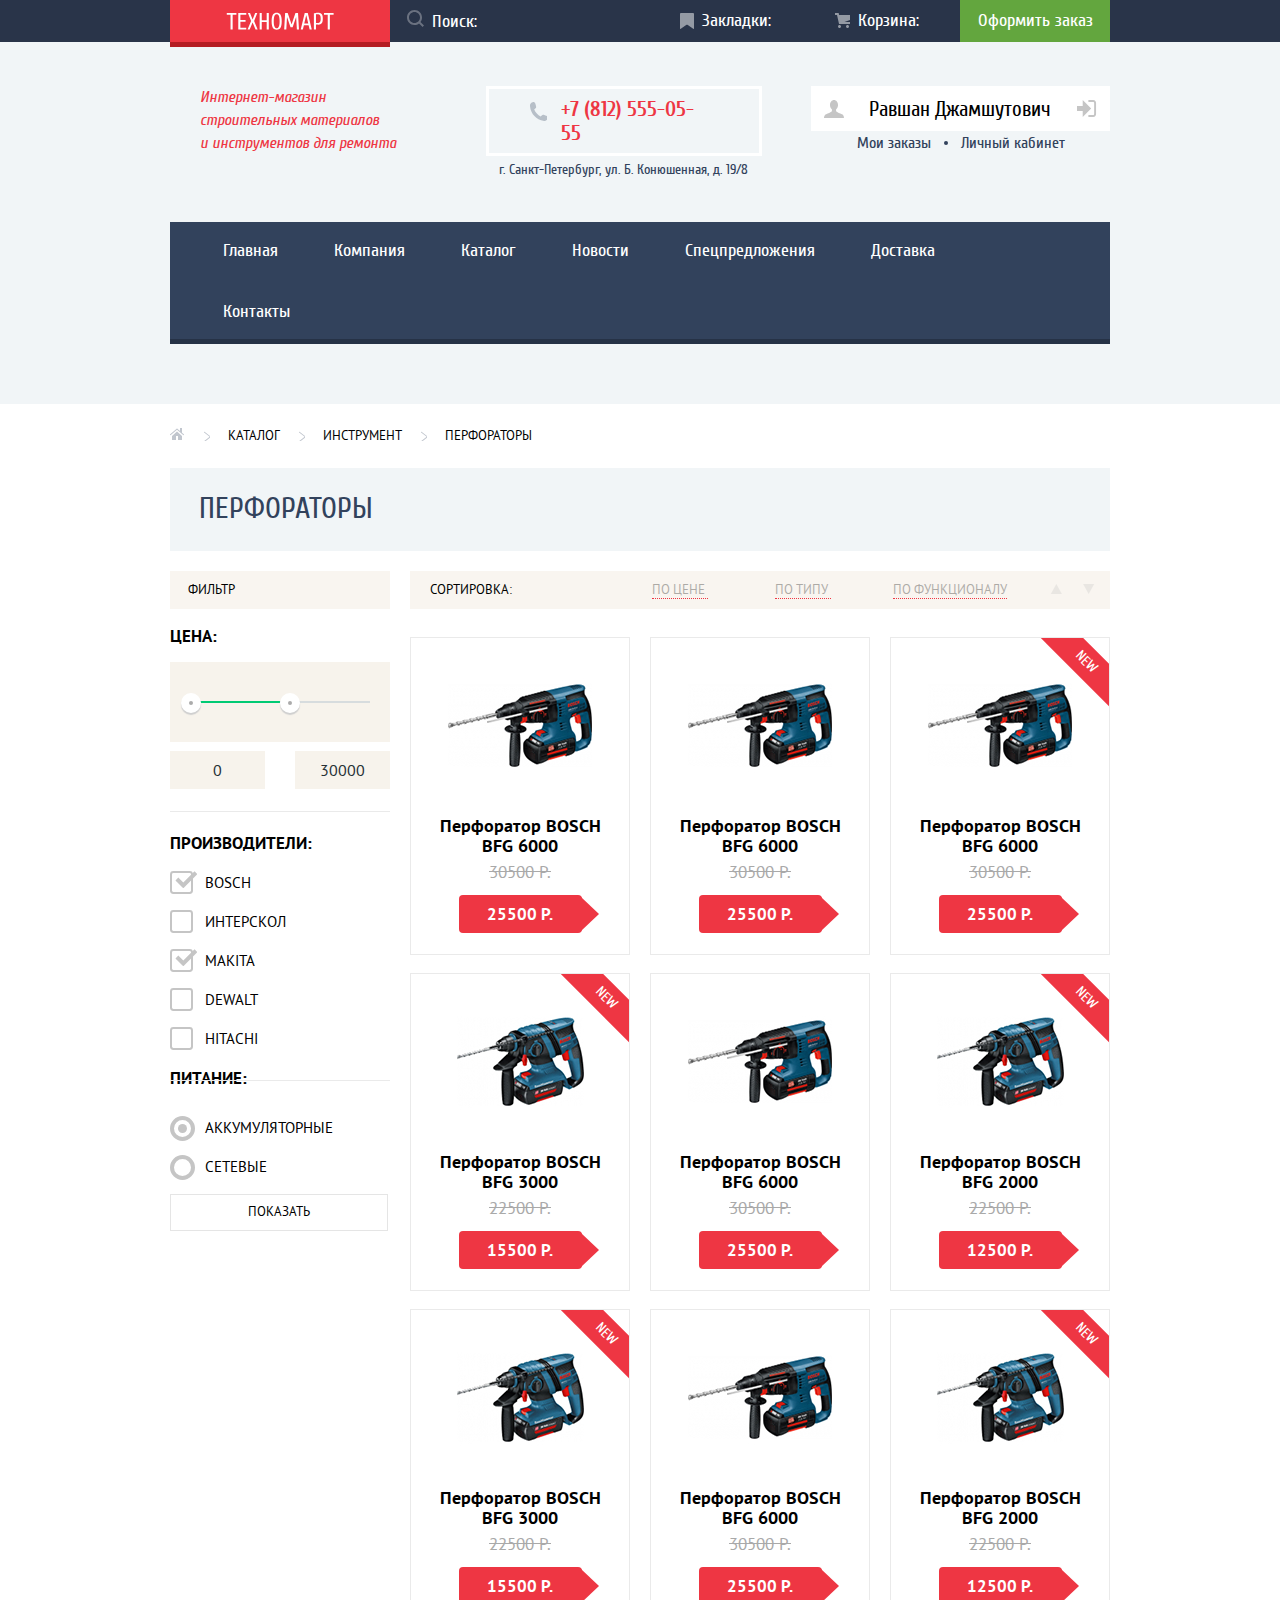
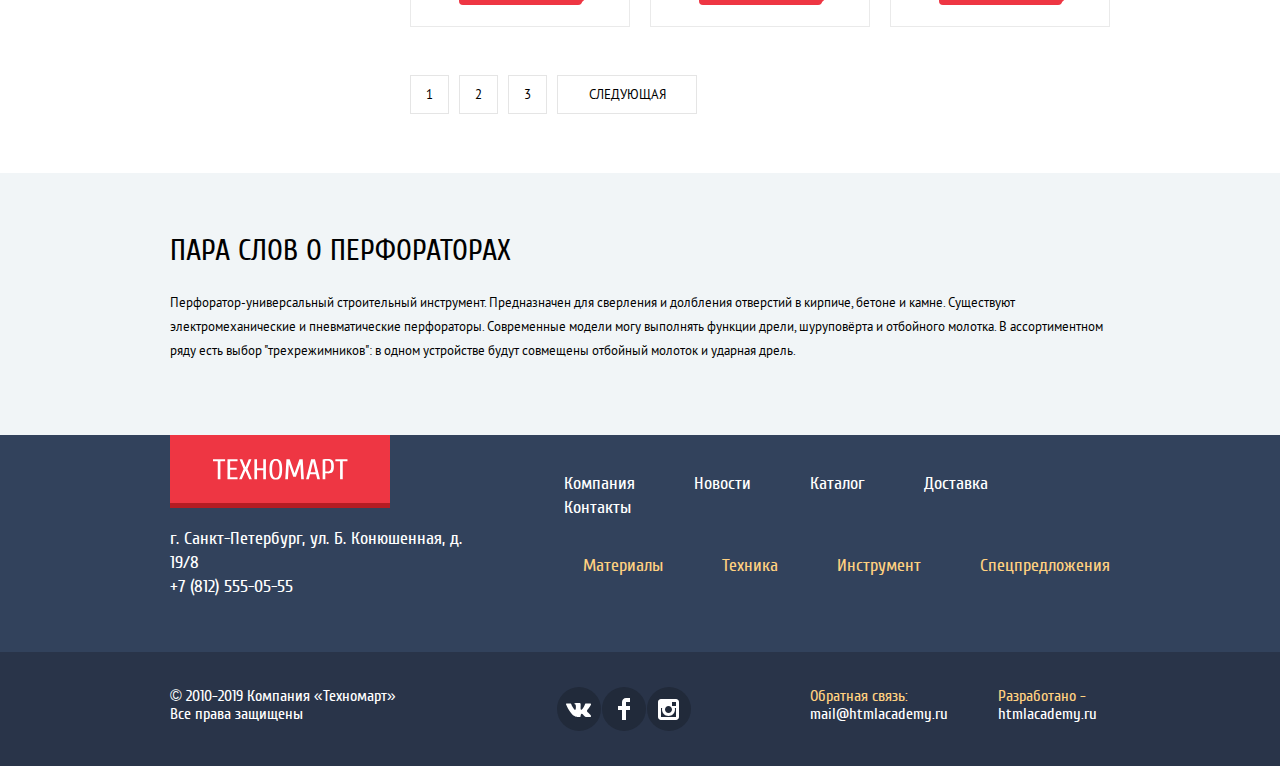
==== commit 25bc5860: "Доработка 24.03 9:54" ====
--- a/catalog.html
+++ b/catalog.html
@@ -159,18 +159,18 @@
                 </ul>
                 <ul class="sorting-list">
                   <li class="sorting-item-arrow">
-                    <button class="sorting-button" type="button">
+                    <a class="sorting-button" href="#">
                       <svg width="12" height="10" viewBox="0 0 12 10" fill="none" xmlns="http://www.w3.org/2000/svg">
                         <path d="M5.66241 10L0.162415 0H11.1624" fill=""/>
                       </svg>
-                    </button>
+                    </a>
                   </li>
                   <li class="sorting-item-arrow">
-                    <button class="sorting-button" type="button">
+                    <a class="sorting-button" href="#">
                       <svg width="12" height="10" viewBox="0 0 12 10" fill="none" xmlns="http://www.w3.org/2000/svg">
                         <path d="M5.66241 10L0.162415 0H11.1624" fill=""/>
                       </svg>
-                    </button>
+                    </a>
                   </li>
                 </ul>
               </div>
--- a/css/style.css
+++ b/css/style.css
@@ -107,6 +107,7 @@
   font-weight: 400;
   color: var(--basic-black);
   background-color: var(--basic-white);
+  min-width: 960px;
 }
 
 a {
@@ -122,7 +123,7 @@
 .container {
   width: 940px;
   margin: 0 auto;
-  padding: 0 0px;
+  padding: 0 10px;
 }
 
 .section {
@@ -151,6 +152,7 @@
 }
 
 .header-navigation-top {
+  position:relative;
   background-color: var(--dark-blue)
 }
 
@@ -231,7 +233,7 @@
 }
 
 .header-navigation-markers::before {
-  content: '';
+  content: "";
   display: block;
   position: absolute; 
   width: 14px;
@@ -259,7 +261,7 @@
 }
 
 .header-navigation-basket::before {
-  content: '';
+  content: "";
   display: block;
   position: absolute; 
   width: 15px;
@@ -302,7 +304,7 @@
 
 .header-navigation-bottom {
   background-color: var(--light-gray);
-  padding: 46px 0 60px 0;
+  padding: 44px 0 60px 0;
 }
 
 .header-information {
@@ -335,11 +337,11 @@
   font-weight: 700;
   border: 3px solid white;
   position: relative;
-  padding: 7px 45px 8px 72px;
+  padding: 8px 45px 8px 72px;
 }
 
 .header-information-number::before {
-  content: '';
+  content: "";
   display: block;
   position: absolute; 
   width: 17.5px;
@@ -421,7 +423,7 @@
 
 .header-contents-item a {
   display: block;
-  padding-top: 16px;
+  padding-top: 17px;
   padding-bottom: 20px;
   padding-right: 28px;
   padding-left: 28px; 
@@ -438,7 +440,7 @@
 /*Body Main*/
 
 .page-main {
-  margin-top: 21px;
+  margin-top: 30px;
   display: grid;
   grid-template-rows: min-content min-content min-content min-content min-content;
 }
@@ -491,7 +493,7 @@
   flex-direction: column;
   background-repeat: no-repeat; 
   overflow: hidden;
-  padding: 24px 142px 23px 23px;
+  padding: 24px 142px 23px 22px;
   position: relative;
 }
 
@@ -514,9 +516,9 @@
   background-color: rgba(255, 255, 255, 0.3);
   text-transform: uppercase;
   width: 123px;
-  padding: 6px 3px;
+  padding: 7px 5px;
   text-align: center;
-  margin-top: 16px;
+  margin-top: 14px;
 }
 
 .promo-button:hover {
@@ -620,8 +622,8 @@
   font-weight: 400;
   font-family: Cuprum, "Arial", sans-serif;
   color: var(--basic-white);
-  margin-top: 17px;
-  margin-bottom: 110px;
+  margin-top: 15px;
+  margin-bottom: 111px;
 }
 
 .promo button {
@@ -649,7 +651,7 @@
   margin-bottom: 11px;
 }
 
-.popular-caption-block {
+.popular-products .popular-caption-block {
   background-color: var(--light-brown);
   display: flex;
   justify-content: space-between;
@@ -734,7 +736,7 @@
   line-height: 20px;
   font-weight: 700;
   text-align: center;
-  margin: 0 0 7px 0;
+  margin: 0 0 4px 0;
   padding: 0 10px;
 }
 
@@ -754,7 +756,7 @@
 }
 
 .card-button-buy::before {
-  content: '';
+  content: "";
   display: block;
   position: absolute; 
   width: 15px;
@@ -852,7 +854,16 @@
 /*Brands*/
 
 .popular-brands {
-  margin-bottom: 40.5px;
+  margin-bottom: 43.5px;
+}
+
+.popular-brands .popular-caption-block {
+  background-color: var(--light-brown);
+  display: flex;
+  justify-content: space-between;
+  align-items: flex-start;
+  padding: 24px 19px 24px 28px;
+  margin-bottom: 20px;
 }
 
 .brand-list {
@@ -981,7 +992,7 @@
   background-image: url(../img/png/delivery.png);
   width: 468px;
   height: 261px;
-  top: 17px;
+  top: 19px;
   right: 0;
   overflow: hidden;
 }
@@ -1101,7 +1112,7 @@
   top: 10px;
   width: 25px;
   height: 2px;
-  background: url('../img/svg/line.svg');
+  background: url("../img/svg/line.svg");
 }
 
 .company-contacts {
@@ -1432,7 +1443,7 @@
 }
 
 .bread-crumbs-item:not(:first-of-type)::before {
-  content: '';
+  content: "";
   position: absolute; 
   width: 6.5px;
   height: 10.3px;
@@ -1487,16 +1498,21 @@
 }
 
 .filter-fieldset-firm .filter-category-caption {
-  margin-bottom: 18px;
+  margin-bottom: 16px;
 }
 
 .filter-fieldset-supply .filter-category-caption {
-   margin-bottom: 26px;
-}
-
-.filter-fieldset-range {
+  margin-bottom: 26px;
+}
+
+/*.filter-fieldset-range {
   width: 100%;
-}
+  margin-bottom: 10px;
+}
+
+.filter-fieldset-firm {
+  margin-bottom: 50px;
+}*/
 
 .visually-hidden {
   position: absolute;
@@ -1599,11 +1615,13 @@
   left: -35px;
 }
 
-.filter-input-radio:hover + label::before {
+.filter-input-radio:hover + label::before, 
+.filter-input-radio:focus + label::before {
  border-color:var(--dark-zircon);
 }
 
-.filter-input-checkbox:hover + label::before {
+.filter-input-checkbox:hover + label::before, 
+.filter-input-checkbox:focus + label::before{
  border-color:var(--dark-zircon);
 }
 
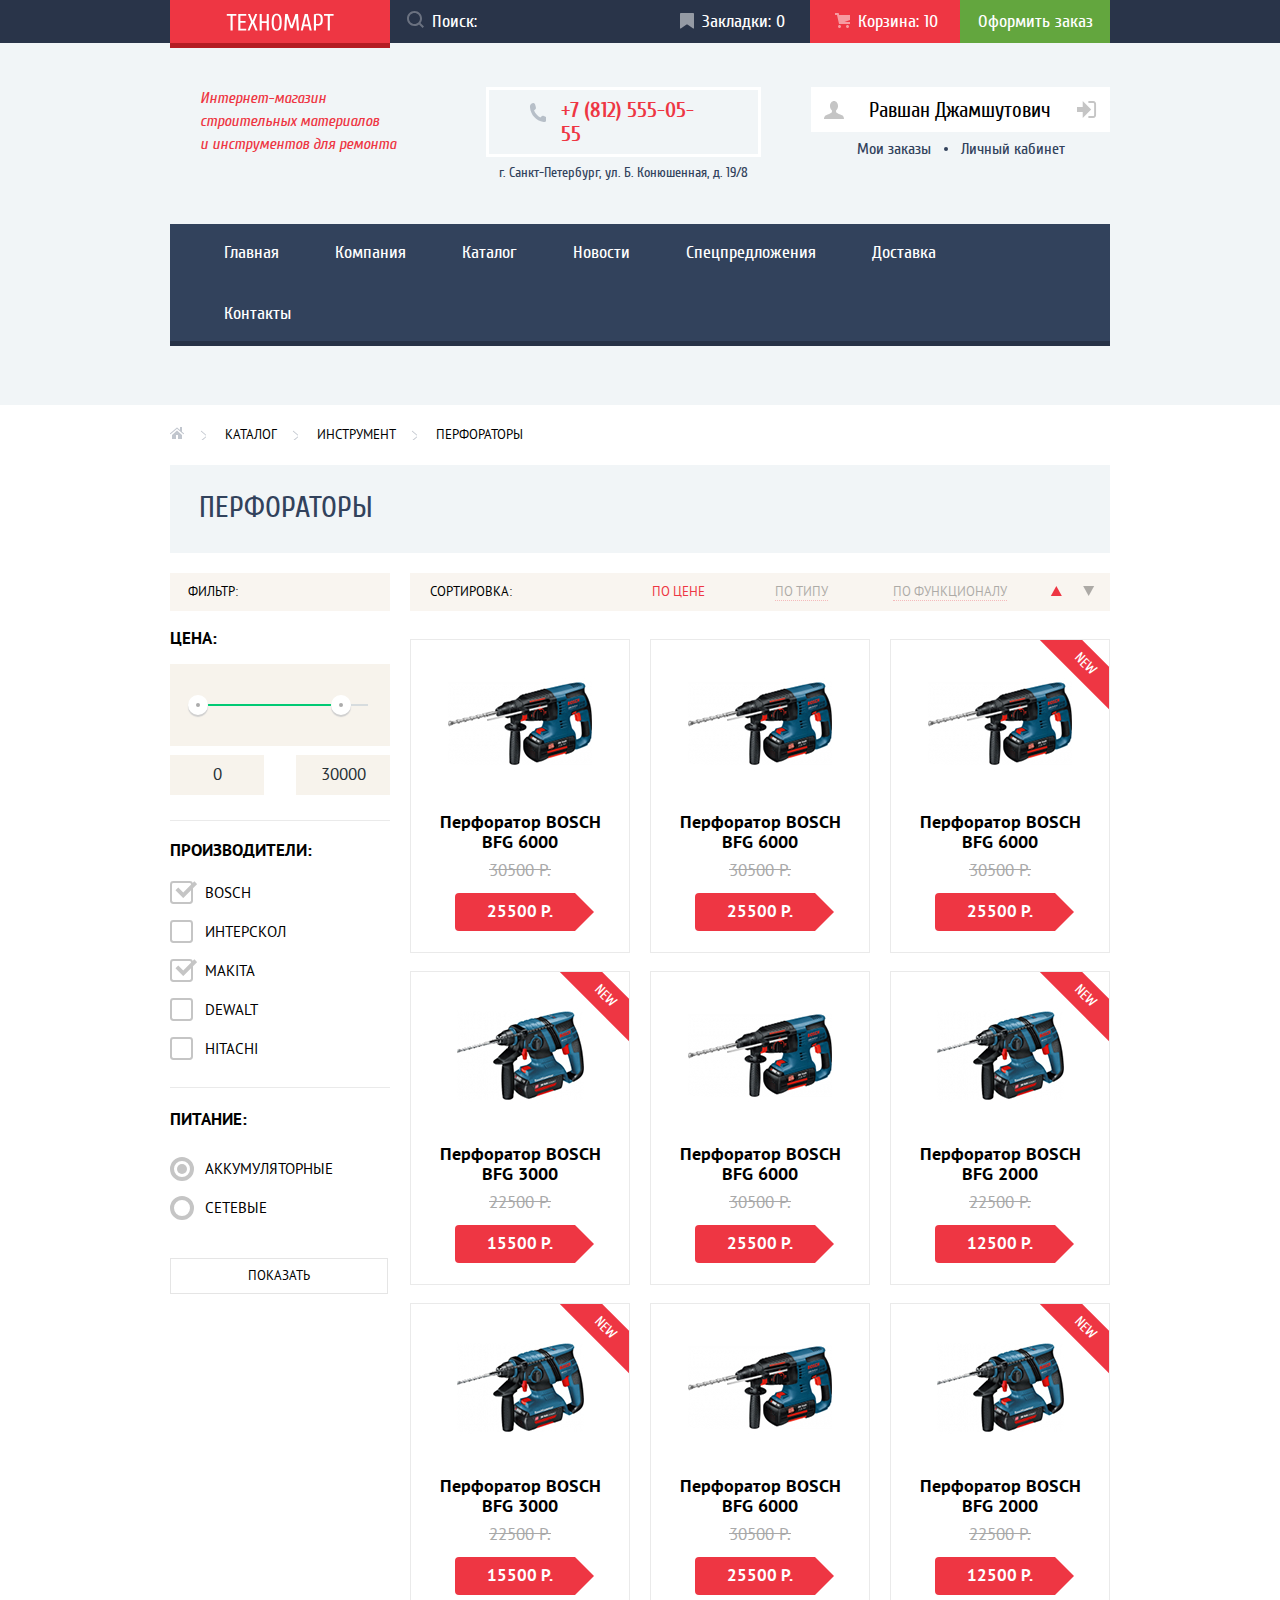
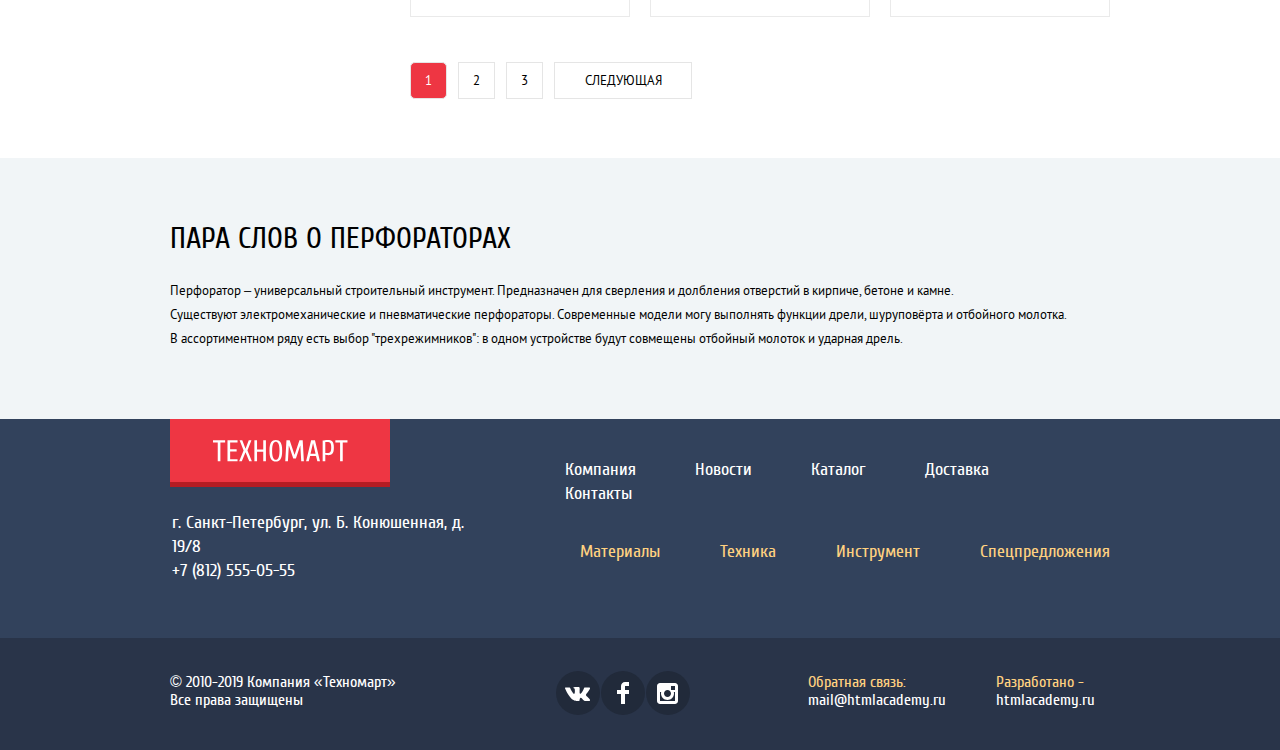
==== commit 37738891: "Окончательные исправления замечаний ревьювера" ====
--- a/catalog.html
+++ b/catalog.html
@@ -1,4 +1,4 @@
-<!DOCTYPE html> 
+<!DOCTYPE html>
 <html class="page" lang="ru">
 <head>
   <meta charset="utf-8">
@@ -11,422 +11,441 @@
   <link rel="manifest" href="manifest.webmanifest">
 </head>
 <body class="page-body">
-  <header class="main-header">
-    <div class="header-navigation-top">
-      <div class="container">
-        <div class="header-navigation-bar"> 
-          <a class="header-navigation-logo" href="index.html">
-            <img src="img/svg/logo-technomart.svg" width="108" height="18" alt="Логотип">
+<header class="main-header">
+  <div class="header-navigation-top">
+    <div class="container">
+      <div class="header-navigation-bar">
+        <a class="header-navigation-logo" href="index.html">
+          <img src="img/svg/logo-technomart.svg" width="108" height="18" alt="Логотип">
+        </a>
+        <form class="header-search" action="#" method="get">
+          <label for="search">
+            <svg width="17" height="17" viewBox="0 0 17 17" fill="none" xmlns="http://www.w3.org/2000/svg">
+              <path fill-rule="evenodd" clip-rule="evenodd"
+                    d="M13.458 12.044L17 15.586L15.586 17L12.044 13.458C10.782 14.421 9.21 15 7.5 15C3.35786 15 0 11.6421 0 7.5C0 3.35786 3.35786 0 7.5 0C11.6421 0 15 3.35786 15 7.5C15.0001 9.14309 14.4581 10.7403 13.458 12.044ZM7.5 2C4.467 2 2 4.467 2 7.5C2.00331 10.5362 4.4638 12.9967 7.5 13C10.532 13 13 10.532 13 7.5C13 4.467 10.532 2 7.5 2Z"
+                    fill="currentColor"/>
+            </svg>
+          </label>
+          <input class="header-navigation-search" type="search" id="search" placeholder="Поиск:">
+        </form>
+        <a class="header-navigation-markers" href="#">Закладки: 0</a>
+        <a class="header-navigation-basket header-navigation-presence" href="#">Корзина: 10</a>
+        <a class="header-button-order" href="#">Оформить заказ</a>
+      </div>
+    </div>
+  </div>
+  <div class="header-navigation-bottom">
+    <div class="container">
+      <div class="header-information">
+        <div class="header-false-caption">Интернет-магазин строительных материалов<br> и инструментов для ремонта</div>
+        <div class="header-address-block">
+          <a class="header-information-number" href="tel:+7812555055">+7 (812) 555-05-55</a>
+          <address class="header-information-address">г. Санкт-Петербург, ул. Б. Конюшенная, д. 19/8</address>
+        </div>
+        <div class="header-private-cabinet">
+          <a class="header-private-name" href="#">
+            <svg width="20" height="18" viewBox="0 0 20 18" fill="none" xmlns="http://www.w3.org/2000/svg">
+              <path
+                d="M17.881 14.166C15.737 13.431 13.625 12.5 12.674 11.776C12.017 11.275 11.904 10.158 12.157 9.361C13.275 8.458 14.021 6.884 14.021 5.083C14.021 2.276 12.221 0 10 0C7.77902 0 5.97901 2.276 5.97901 5.083C5.97901 6.884 6.72501 8.457 7.84201 9.36C8.09501 10.158 7.98302 11.275 7.32502 11.776C6.37502 12.5 4.26201 13.43 2.11801 14.166C-0.0259852 14.902 1.48343e-05 18 1.48343e-05 18H20C20 18 20.025 14.901 17.881 14.166Z"/>
+            </svg>
+            <p>Равшан Джамшутович</p>
+            <svg width="20" height="17" viewBox="0 0 20 17" fill="none" xmlns="http://www.w3.org/2000/svg">
+              <path d="M14.1667 8.5L5.71429 0V6H0V11H5.71429V17L14.1667 8.5Z"/>
+              <path
+                d="M16.177 15.01H11.3894V17H16.177C18.2513 17 19.038 15.19 19.0618 13.974V3.028C19.038 1.811 18.2513 0 16.177 0H11.3894V1.99H16.177C16.9761 1.99 17.1218 2.671 17.1389 3.047V13.951C17.1227 14.327 16.9761 15.01 16.177 15.01Z"/>
+            </svg>
           </a>
-          <form class="header-search" action="#" method="get">
-            <label for="search">
-              <svg width="17" height="17" viewBox="0 0 17 17" fill="none" xmlns="http://www.w3.org/2000/svg">
-                <path fill-rule="evenodd" clip-rule="evenodd" d="M13.458 12.044L17 15.586L15.586 17L12.044 13.458C10.782 14.421 9.21 15 7.5 15C3.35786 15 0 11.6421 0 7.5C0 3.35786 3.35786 0 7.5 0C11.6421 0 15 3.35786 15 7.5C15.0001 9.14309 14.4581 10.7403 13.458 12.044ZM7.5 2C4.467 2 2 4.467 2 7.5C2.00331 10.5362 4.4638 12.9967 7.5 13C10.532 13 13 10.532 13 7.5C13 4.467 10.532 2 7.5 2Z" fill="currentColor"/>
-              </svg>
-            </label>
-            <input class="header-navigation-search" type="search" id="search" placeholder="Поиск:">
-          </form>
-          <a class="header-navigation-markers" href="#">Закладки:</a>
-          <a class="header-navigation-basket" href="#">Корзина:</a>
-          <a class="header-button-order" href="#">Оформить заказ</a>
+          <div class="header-private-orders">
+            <a href="#">Мои заказы</a>
+            <a href="#">Личный кабинет</a>
+          </div>
         </div>
       </div>
-    </div>
-    <div class="header-navigation-bottom">
-      <div class="container">
-        <div class="header-information">
-          <div class="header-false-caption">Интернет-магазин строительных материалов<br> и инструментов для ремонта</div>
-          <div class="header-address-block">
-            <a class="header-information-number" href="tel:+7812555055">+7 (812) 555-05-55</a>
-            <address class="header-information-address">г. Санкт-Петербург, ул. Б. Конюшенная, д. 19/8</address>
+      <nav class="header-main-contents">
+        <ul class="header-contents-list">
+          <li class="header-contents-item"><a href="index.html">Главная</a></li>
+          <li class="header-contents-item"><a href="#">Компания</a></li>
+          <li class="header-contents-item"><a href="catalog.html">Каталог</a></li>
+          <li class="header-contents-item"><a href="#">Новости</a></li>
+          <li class="header-contents-item"><a href="#">Спецпредложения</a></li>
+          <li class="header-contents-item"><a href="#">Доставка</a></li>
+          <li class="header-contents-item"><a href="#">Контакты</a></li>
+        </ul>
+      </nav>
+    </div>
+  </div>
+</header>
+<main class="page-catalog">
+  <div class="container">
+    <div class="catalog">
+      <ul class="bread-crumbs-list">
+        <li class="bread-crumbs-item">
+          <a href="#">
+            <svg width="14" height="12" viewBox="0 0 14 12" fill="none" xmlns="http://www.w3.org/2000/svg">
+              <path d="M2 7.99999V12H6V7.99999H8V12H12V7.99999L7 3.51599L2 7.99999Z" fill="#C1C6CE"/>
+              <path
+                d="M13.831 6.365L12 4.751V0H9.99998V2.987L7.33198 0.635C7.31198 0.618 7.28898 0.612 7.26798 0.598C7.24294 0.579705 7.21614 0.56396 7.18798 0.551C7.15708 0.540195 7.12529 0.532163 7.09298 0.527C7.06198 0.521 7.03198 0.515 6.99998 0.515C6.96898 0.515 6.93898 0.521 6.90798 0.527C6.87551 0.531919 6.84366 0.5403 6.81298 0.552C6.78498 0.563 6.75998 0.581 6.73298 0.598C6.71198 0.612 6.68798 0.618 6.66898 0.635L0.170976 6.365C0.0162401 6.50291 -0.0375953 6.72187 0.0355474 6.9158C0.10869 7.10974 0.293707 7.23862 0.500976 7.24C0.622907 7.24035 0.740711 7.19586 0.831976 7.115L6.99998 1.677L13.169 7.115C13.3778 7.27913 13.6784 7.25178 13.8542 7.05265C14.0299 6.85352 14.0198 6.55183 13.831 6.365Z"
+                fill="#C1C6CE"/>
+            </svg>
+          </a>
+        </li>
+        <li class="bread-crumbs-item">
+          <a href="#">Каталог</a>
+        </li>
+        <li class="bread-crumbs-item">
+          <a href="#">Инструмент</a>
+        </li>
+        <li class="bread-crumbs-item">Перфораторы</li>
+      </ul>
+      <section class="catalog-container">
+        <div class="catalog-caption-block">
+          <h1 class="catalog-main-caption">ПЕРФОРАТОРЫ</h1>
+        </div>
+        <div class="catalog-case">
+          <div class="filter">
+            <h2 class="filter-caption-name">Фильтр:</h2>
+            <form class="filter-form" id="filter-form" action="https://echo.htmlacademy.ru/" method="get">
+              <fieldset class="filter-fieldset-range">
+                <legend class="filter-category-caption">Цена:</legend>
+                <div class="filter-range" title="Выбрать цену">
+                  <div class="range-controls">
+                    <div class="range-scroll">
+                      <div class="range-bar" style="width: 76%; margin-left: 8%"></div>
+                    </div>
+                    <div class="toggle toggle-min" tabindex="0" style="left: 8%"></div>
+                    <div class="toggle toggle-max" tabindex="0" style="left: 73%"></div>
+                  </div>
+                  <div class="price-controls">
+                    <label class="min-price">
+                      <input type="number" name="min-price" value="0">
+                    </label>
+                    <label class="max-price">
+                      <input type="number" name="max-price" value="30000">
+                    </label>
+                  </div>
+                </div>
+              </fieldset>
+              <fieldset class="filter-fieldset-firm">
+                <legend class="filter-category-caption">Производители:</legend>
+                <input class="visually-hidden filter-input-checkbox" type="checkbox" id="filter-form-firm-bosch"
+                       name="firm-bosch" checked>
+                <label for="filter-form-firm-bosch">bosch</label>
+                <input class="visually-hidden filter-input-checkbox" type="checkbox" id="filter-form-firm-interscol"
+                       name="firm-interscol">
+                <label for="filter-form-firm-interscol">интерскол</label>
+                <input class="visually-hidden filter-input-checkbox" type="checkbox" id="filter-form-firm-makita"
+                       name="firm-makita" checked>
+                <label for="filter-form-firm-makita">makita</label>
+                <input class="visually-hidden filter-input-checkbox" type="checkbox" id="filter-form-firm-dewalt"
+                       name="firm-dewalt">
+                <label for="filter-form-firm-dewalt">dewalt</label>
+                <input class="visually-hidden filter-input-checkbox" type="checkbox" id="filter-form-firm-hitachi"
+                       name="firm-hitachi">
+                <label for="filter-form-firm-hitachi">hitachi</label>
+              </fieldset>
+              <fieldset class="filter-fieldset-supply">
+                <legend class="filter-category-caption">Питание:</legend>
+                <input class="visually-hidden filter-input-radio" type="radio" id="filter-form-supply-battery"
+                       name="supply" value="battery" checked>
+                <label for="filter-form-supply-battery">аккумуляторные</label>
+                <input class="visually-hidden filter-input-radio" type="radio" id="filter-form-supply-power"
+                       name="supply" value="power">
+                <label for="filter-form-supply-power">сетевые</label>
+              </fieldset>
+              <button class="filter-button-show" type="submit">Показать</button>
+            </form>
           </div>
-          <div class="header-private-cabinet">
-            <a class="header-private-name" href="#">
-              <svg width="20" height="18" viewBox="0 0 20 18" fill="none" xmlns="http://www.w3.org/2000/svg">
-                <path d="M17.881 14.166C15.737 13.431 13.625 12.5 12.674 11.776C12.017 11.275 11.904 10.158 12.157 9.361C13.275 8.458 14.021 6.884 14.021 5.083C14.021 2.276 12.221 0 10 0C7.77902 0 5.97901 2.276 5.97901 5.083C5.97901 6.884 6.72501 8.457 7.84201 9.36C8.09501 10.158 7.98302 11.275 7.32502 11.776C6.37502 12.5 4.26201 13.43 2.11801 14.166C-0.0259852 14.902 1.48343e-05 18 1.48343e-05 18H20C20 18 20.025 14.901 17.881 14.166Z"/>
-              </svg>
-              <p>Равшан Джамшутович</p>
-              <svg width="20" height="17" viewBox="0 0 20 17" fill="none" xmlns="http://www.w3.org/2000/svg">
-                <path d="M14.1667 8.5L5.71429 0V6H0V11H5.71429V17L14.1667 8.5Z"/>
-                <path d="M16.177 15.01H11.3894V17H16.177C18.2513 17 19.038 15.19 19.0618 13.974V3.028C19.038 1.811 18.2513 0 16.177 0H11.3894V1.99H16.177C16.9761 1.99 17.1218 2.671 17.1389 3.047V13.951C17.1227 14.327 16.9761 15.01 16.177 15.01Z"/>
+          <div class="catalog-products">
+            <h2 class="catalog-caption">Каталог</h2>
+            <div class="sorting">
+              <h2 class="sorting-caption">Сортировка:</h2>
+              <ul class="sorting-list">
+                <li class="sorting-item">
+                  <a class="sorting-button sorting-button-active" href="#">По цене</a>
+                </li>
+                <li class="sorting-item">
+                  <a class="sorting-button" href="#">По типу</a>
+                </li>
+                <li class="sorting-item">
+                  <a class="sorting-button" href="#">По функционалу</a>
+                </li>
+              </ul>
+              <ul class="sorting-list">
+                <li class="sorting-item-arrow">
+                  <a class="sorting-button sorting-button-active" href="#">
+                    <svg width="12" height="10" viewBox="0 0 12 10" fill="none" xmlns="http://www.w3.org/2000/svg">
+                      <path d="M5.66241 10L0.162415 0H11.1624" fill="currentColor"/>
+                    </svg>
+                  </a>
+                </li>
+                <li class="sorting-item-arrow">
+                  <a class="sorting-button" href="#">
+                    <svg width="12" height="10" viewBox="0 0 12 10" fill="none" xmlns="http://www.w3.org/2000/svg">
+                      <path d="M5.66241 10L0.162415 0H11.1624" fill="currentColor"/>
+                    </svg>
+                  </a>
+                </li>
+              </ul>
+            </div>
+            <ul class="products-card-list">
+              <li class="products-card-item">
+                <h3 class="card-caption">Перфоратор BOSCH BFG 6000</h3>
+                <div class="card-image">
+                  <img src="img/jpg/bosch-bfg-6000.jpg" width="144" height="128" alt="Перфоратор BOSCH BFG 6000">
+                </div>
+                <div class="card-buttons">
+                  <a class="card-button-buy" href="#">Купить</a>
+                  <a class="card-button-markers" href="#">В закладки</a>
+                </div>
+                <p class="card-old-price">30500 Р.</p>
+                <p class="card-new-price">25500 Р.</p>
+              </li>
+              <li class="products-card-item">
+                <h3 class="card-caption">Перфоратор BOSCH BFG 6000</h3>
+                <div class="card-image">
+                  <img src="img/jpg/bosch-bfg-6000.jpg" width="144" height="128" alt="Перфоратор BOSCH BFG 6000">
+                </div>
+                <div class="card-buttons">
+                  <a class="card-button-buy" href="#">Купить</a>
+                  <a class="card-button-markers" href="#">В закладки</a>
+                </div>
+                <p class="card-old-price">30500 Р.</p>
+                <p class="card-new-price">25500 Р.</p>
+              </li>
+              <li class="products-card-item">
+                <h3 class="card-caption">Перфоратор BOSCH BFG 6000</h3>
+                <div class="card-image">
+                  <img src="img/jpg/bosch-bfg-6000.jpg" width="144" height="128" alt="Перфоратор BOSCH BFG 6000">
+                </div>
+                <div class="card-buttons">
+                  <a class="card-button-buy" href="#">Купить</a>
+                  <a class="card-button-markers" href="#">В закладки</a>
+                </div>
+                <p class="card-old-price">30500 Р.</p>
+                <p class="card-new-price">25500 Р.</p>
+                <p class="card-novelty">new</p>
+              </li>
+              <li class="products-card-item">
+                <h3 class="card-caption">Перфоратор BOSCH BFG 3000</h3>
+                <div class="card-image">
+                  <img src="img/jpg/bosch-bfg-3000.jpg" width="127" height="112" alt="Перфоратор BOSCH BFG 3000">
+                </div>
+                <div class="card-buttons">
+                  <a class="card-button-buy" href="#">Купить</a>
+                  <a class="card-button-markers" href="#">В закладки</a>
+                </div>
+                <p class="card-old-price">22500 Р.</p>
+                <p class="card-new-price">15500 Р.</p>
+                <p class="card-novelty">new</p>
+              </li>
+              <li class="products-card-item">
+                <h3 class="card-caption">Перфоратор BOSCH BFG 6000</h3>
+                <div class="card-image">
+                  <img src="img/jpg/bosch-bfg-6000.jpg" width="144" height="128" alt="Перфоратор BOSCH BFG 6000">
+                </div>
+                <div class="card-buttons">
+                  <a class="card-button-buy" href="#">Купить</a>
+                  <a class="card-button-markers" href="#">В закладки</a>
+                </div>
+                <p class="card-old-price">30500 Р.</p>
+                <p class="card-new-price">25500 Р.</p>
+              </li>
+              <li class="products-card-item">
+                <h3 class="card-caption">Перфоратор BOSCH BFG 2000</h3>
+                <div class="card-image">
+                  <img src="img/jpg/bosch-bfg-2000.jpg" width="127" height="112" alt="Перфоратор BOSCH BFG 2000">
+                </div>
+                <div class="card-buttons">
+                  <a class="card-button-buy" href="#">Купить</a>
+                  <a class="card-button-markers" href="#">В закладки</a>
+                </div>
+                <p class="card-old-price">22500 Р.</p>
+                <p class="card-new-price">12500 Р.</p>
+                <p class="card-novelty">new</p>
+              </li>
+              <li class="products-card-item">
+                <h3 class="card-caption">Перфоратор BOSCH BFG 3000</h3>
+                <div class="card-image">
+                  <img src="img/jpg/bosch-bfg-3000.jpg" width="127" height="112" alt="Перфоратор BOSCH BFG 3000">
+                </div>
+                <div class="card-buttons">
+                  <a class="card-button-buy" href="#">Купить</a>
+                  <a class="card-button-markers" href="#">В закладки</a>
+                  <p class="card-novelty">new</p>
+                </div>
+                <p class="card-old-price">22500 Р.</p>
+                <p class="card-new-price">15500 Р.</p>
+                <p class="card-novelty">new</p>
+              </li>
+              <li class="products-card-item">
+                <h3 class="card-caption">Перфоратор BOSCH BFG 6000</h3>
+                <div class="card-image">
+                  <img src="img/jpg/bosch-bfg-6000.jpg" width="144" height="128" alt="Перфоратор BOSCH BFG 6000">
+                </div>
+                <div class="card-buttons">
+                  <a class="card-button-buy" href="#">Купить</a>
+                  <a class="card-button-markers" href="#">В закладки</a>
+                </div>
+                <p class="card-old-price">30500 Р.</p>
+                <p class="card-new-price">25500 Р.</p>
+              </li>
+              <li class="products-card-item">
+                <h3 class="card-caption">Перфоратор BOSCH BFG 2000</h3>
+                <div class="card-image">
+                  <img src="img/jpg/bosch-bfg-2000.jpg" width="127" height="112" alt="Перфоратор BOSCH BFG 2000">
+                </div>
+                <div class="card-buttons">
+                  <a class="card-button-buy" href="#">Купить</a>
+                  <a class="card-button-markers" href="#">В закладки</a>
+                </div>
+                <p class="card-old-price">22500 Р.</p>
+                <p class="card-new-price">12500 Р.</p>
+                <p class="card-novelty">new</p>
+              </li>
+            </ul>
+            <ul class="catalog-navigation-list">
+              <li class="catalog-navigation-item catalog-navigation-item-active">
+                <a href="#">1</a>
+              </li>
+              <li class="catalog-navigation-item">
+                <a href="#">2</a>
+              </li>
+              <li class="catalog-navigation-item">
+                <a href="#">3</a>
+              </li>
+              <li class="catalog-navigation-item">
+                <a href="#">СЛЕДУЮЩАЯ</a>
+              </li>
+            </ul>
+          </div>
+        </div>
+      </section>
+    </div>
+  </div>
+  <div class="article-tool">
+    <div class="container">
+      <section class="article-tool-description">
+        <h2 class="article-tool-caption">ПАРА СЛОВ О ПЕРФОРАТОРАХ</h2>
+        <p>Перфоратор – универсальный строительный инструмент. Предназначен для сверления и долбления отверстий в
+          кирпиче, бетоне и камне. Существуют&nbsp;электромеханические и пневматические перфораторы. Современные модели
+          могу выполнять функции дрели, шуруповёрта и отбойного молотка. В&nbsp;ассортиментном ряду есть выбор
+          "трехрежимников": в одном устройстве будут совмещены отбойный молоток и ударная дрель.</p>
+      </section>
+    </div>
+  </div>
+</main>
+<footer class="main-footer">
+  <div class="footer-top">
+    <div class="container">
+      <div class="footer-navigation">
+        <div class="footer-navigation-address">
+          <a class="footer-navigation-logo" href="index.html">
+            <img src="img/svg/logo-technomart-footer.svg" width="136" height="21" alt="Логотип">
+          </a>
+          <div class="footer-address-block">
+            <address class="footer-address">г. Санкт-Петербург, ул. Б. Конюшенная, д. 19/8</address>
+            <a href="tel:+7812555055">+7 (812) 555-05-55</a>
+          </div>
+        </div>
+        <div class="footer-navigation-menu">
+          <ul class="footer-navigation-list">
+            <li class="footer-navigation-item">
+              <a href="#">Компания</a>
+            </li>
+            <li class="footer-navigation-item">
+              <a href="#">Новости</a>
+            </li>
+            <li class="footer-navigation-item">
+              <a href="#">Каталог</a>
+            </li>
+            <li class="footer-navigation-item">
+              <a href="#">Доставка</a>
+            </li>
+            <li class="footer-navigation-item">
+              <a href="#">Контакты</a>
+            </li>
+          </ul>
+          <ul class="footer-menu-list">
+            <li class="footer-menu-item">
+              <a href="#">Материалы</a>
+            </li>
+            <li class="footer-menu-item">
+              <a href="#">Техника</a>
+            </li>
+            <li class="footer-menu-item">
+              <a href="#">Инструмент</a>
+            </li>
+            <li class="footer-menu-item">
+              <a href="#">Спецпредложения</a>
+            </li>
+          </ul>
+        </div>
+      </div>
+    </div>
+  </div>
+  <div class="footer-bottom">
+    <div class="container">
+      <div class="footer-social">
+        <p class="footer-social-info">&#169; 2010-2019 Компания «Техномарт»
+          <br>Все права защищены</p>
+        <ul class="footer-social-list">
+          <li class="footer-social-item">
+            <a class="footer-social-button" title="Вконтакте" href="#">
+              <svg width="26" height="15" viewBox="0 0 26 15" fill="none" xmlns="http://www.w3.org/2000/svg">
+                <path
+                  d="M15.5403 11.7281C16.4609 11.4384 17.6395 13.6406 18.8943 14.4834C19.836 15.1219 20.5573 14.9841 20.5573 14.9841L23.9017 14.9372C23.9017 14.9372 25.6495 14.8322 24.8232 13.4803C24.7549 13.3678 24.3389 12.4781 22.334 10.6472C20.2376 8.73186 20.5217 9.04218 23.0456 5.73093C24.5835 3.71249 25.1988 2.47968 25.0062 1.95468C24.8213 1.44936 23.6918 1.58061 23.6918 1.58061L19.9237 1.60593C19.5568 1.60686 19.2458 1.71749 19.1042 2.08874C19.1013 2.09249 18.5062 3.65061 17.7127 4.9753C16.0362 7.77749 15.3669 7.92655 15.0896 7.75124C14.4531 7.3453 14.6139 6.1228 14.6139 5.25374C14.6139 2.5378 15.0299 1.4053 13.7992 1.1128C13.388 1.0153 13.0876 0.951552 12.0389 0.942177C10.6985 0.922489 9.56027 0.942177 8.91508 1.25061C8.48656 1.45968 8.15819 1.91811 8.35753 1.94436C8.6079 1.97718 9.1693 2.09436 9.46975 2.49374C9.8559 3.01124 9.84434 4.17093 9.84434 4.17093C9.84434 4.17093 10.0649 7.36874 9.32434 7.7653C8.8159 8.03718 8.12064 7.48218 6.62516 4.9378C5.86153 3.63655 5.28471 2.19843 5.28471 2.19843C5.28471 2.19843 5.17301 1.93124 4.97079 1.78499C4.73005 1.61155 4.39301 1.55624 4.39301 1.55624L0.816563 1.57874C0.816563 1.57874 0.27923 1.59374 0.0818227 1.82436C-0.0934366 2.02874 0.0673782 2.45061 0.0673782 2.45061C0.0673782 2.45061 2.86864 8.90155 6.04064 12.1509C8.94879 15.1341 12.2537 14.9362 12.2537 14.9362H13.7511C13.7511 14.9362 14.2027 14.8856 14.4338 14.6437C14.6495 14.4187 14.6399 13.9959 14.6399 13.9959C14.6399 13.9959 14.61 12.0187 15.5403 11.7281Z"
+                  fill="white"/>
               </svg>
             </a>
-            <div class="header-private-orders">
-              <a href="#">Мои заказы</a>
-              <a href="#">Личный кабинет</a>
-            </div>
-          </div>
-        </div>
-        <nav class="header-main-contents">
-          <ul class="header-contents-list">
-            <li class="header-contents-item"><a href="index.html">Главная</a></li>
-            <li class="header-contents-item"><a href="#">Компания</a></li>
-            <li class="header-contents-item"><a href="catalog.html">Каталог</a></li>
-            <li class="header-contents-item"><a href="#">Новости</a></li>
-            <li class="header-contents-item"><a href="#">Спецпредложения</a></li>
-            <li class="header-contents-item"><a href="#">Доставка</a></li>
-            <li class="header-contents-item"><a href="#">Контакты</a></li>
-          </ul>
-        </nav>
-      </div>
-    </div>
-  </header>
-  <main class="page-catalog">
-    <div class="container">
-      <div class="catalog"> 
-        <ul class="bread-crumbs-list">
-          <li class="bread-crumbs-item">
-            <a href="#">
-              <svg width="14" height="12" viewBox="0 0 14 12" fill="none" xmlns="http://www.w3.org/2000/svg">
-                <path d="M2 7.99999V12H6V7.99999H8V12H12V7.99999L7 3.51599L2 7.99999Z" fill="#C1C6CE"/>
-                <path d="M13.831 6.365L12 4.751V0H9.99998V2.987L7.33198 0.635C7.31198 0.618 7.28898 0.612 7.26798 0.598C7.24294 0.579705 7.21614 0.56396 7.18798 0.551C7.15708 0.540195 7.12529 0.532163 7.09298 0.527C7.06198 0.521 7.03198 0.515 6.99998 0.515C6.96898 0.515 6.93898 0.521 6.90798 0.527C6.87551 0.531919 6.84366 0.5403 6.81298 0.552C6.78498 0.563 6.75998 0.581 6.73298 0.598C6.71198 0.612 6.68798 0.618 6.66898 0.635L0.170976 6.365C0.0162401 6.50291 -0.0375953 6.72187 0.0355474 6.9158C0.10869 7.10974 0.293707 7.23862 0.500976 7.24C0.622907 7.24035 0.740711 7.19586 0.831976 7.115L6.99998 1.677L13.169 7.115C13.3778 7.27913 13.6784 7.25178 13.8542 7.05265C14.0299 6.85352 14.0198 6.55183 13.831 6.365Z" fill="#C1C6CE"/>
-              < /svg>
+          </li>
+          <li class="footer-social-item">
+            <a class="footer-social-button" title="Facebook" href="#">
+              <svg width="12" height="22" viewBox="0 0 12 22" fill="none" xmlns="http://www.w3.org/2000/svg">
+                <path d="M12 4V0H8C5.79086 0 4 1.79086 4 4V8H0V12H4V22H8V12H12V8H8V4H12Z" fill="white"/>
+              </svg>
             </a>
           </li>
-          <li class="bread-crumbs-item">
-            <a href="#">Каталог</a>
+          <li class="footer-social-item">
+            <a class="footer-social-button" title="Instagram" href="#">
+              <svg width="21" height="21" viewBox="0 0 21 21" fill="none" xmlns="http://www.w3.org/2000/svg">
+                <path fill-rule="evenodd" clip-rule="evenodd"
+                      d="M3 0H18C19.65 0 21 1.35 21 3V18C21 19.65 19.65 21 18 21H3C1.35 21 0 19.65 0 18V3C0 1.35 1.35 0 3 0ZM14 10.5C14 8.57 12.43 7 10.5 7C8.57 7 7 8.57 7 10.5C7 12.43 8.57 14 10.5 14C12.43 14 14 12.43 14 10.5ZM3 18V9H4.181C4.0626 9.49127 4.00186 9.99467 4 10.5C4 14.0899 6.91015 17 10.5 17C14.0899 17 17 14.0899 17 10.5C16.9986 9.99464 16.9379 9.49118 16.819 9H18V18H3ZM14 7H18V3H14V7Z"
+                      fill="white"/>
+              </svg>
+            </a>
           </li>
-          <li class="bread-crumbs-item">
-            <a href="#">Инструмент</a>
-          </li>
-          <li class="bread-crumbs-item">Перфораторы</li>
         </ul>
-        <section class="catalog-container">
-          <div class="catalog-caption-block">
-            <h1 class="catalog-main-caption">ПЕРФОРАТОРЫ</h1>
-          </div>
-          <div class="catalog-case">
-            <div class="filter">
-              <h2 class="filter-caption-name">Фильтр</h2>
-              <form class="filter-form" id="filter-form"  action="https://echo.htmlacademy.ru/" method="get">
-                <fieldset class="filter-fieldset-range">
-                  <legend class="filter-category-caption">Цена:</legend>
-                  <div class="filter-range" title="Выбрать цену">
-                    <div class="range-controls">
-                      <div class="range-scroll">
-                        <div class="range-bar" style="width:50%; margin-left:0%"></div>
-                      </div>
-                      <div class="toggle toggle-min" tabindex="0" style="left: 5%"></div>
-                      <div class="toggle toggle-max" tabindex="0" style="left: 50%"></div>
-                    </div>
-                    <div class="price-controls">
-                      <label class="min-price">
-                        <input type="number" name="min-price" value="0">
-                      </label>
-                      <label class="max-price">
-                        <input type="number" name="max-price" value="30000">
-                      </label>
-                    </div>
-                  </div>
-                </fieldset>
-                <fieldset class="filter-fieldset-firm">
-                  <legend class="filter-category-caption">Производители:</legend>
-                  <input class="visually-hidden filter-input-checkbox" type="checkbox" id="filter-form-firm-bosch" value="bosch" checked>
-                  <label for="filter-form-firm-bosch">bosch</label>
-                  <input class="visually-hidden filter-input-checkbox" type="checkbox"  id="filter-form-firm-interscol" value="интерскол">
-                  <label for="filter-form-firm-interscol">интерскол</label>
-                  <input class="visually-hidden filter-input-checkbox" type="checkbox"  id="filter-form-firm-makita" value="makita" checked>
-                  <label for="filter-form-firm-makita">makita</label>
-                  <input class="visually-hidden filter-input-checkbox" type="checkbox"  id="filter-form-firm-dewalt" value="dewalt">
-                  <label for="filter-form-firm-dewalt">dewalt</label>
-                  <input class="visually-hidden filter-input-checkbox" type="checkbox"  id="filter-form-firm-hitachi" value="hitachi">
-                  <label for="filter-form-firm-hitachi">hitachi</label>
-                </fieldset>
-                <fieldset class="filter-fieldset-supply">
-                  <legend class="filter-category-caption">Питание:</legend>
-                  <input class="visually-hidden filter-input-radio" type="radio" id="filter-form-supply-battery" value="аккумуляторные" checked>
-                  <label for="filter-form-supply-battery">аккумуляторные</label>
-                  <input class="visually-hidden filter-input-radio" type="radio" id="filter-form-supply-power" value="аккумуляторные">
-                  <label for="filter-form-supply-power">сетевые</label>
-                </fieldset>
-                <button class="filter-button-show" type="submit">Показать</button>
-              </form> 
-            </div>
-            <div class="catalog-products">
-              <h2 class="catalog-caption">Каталог</h2>
-              <div class="sorting">
-                <h2 class="sorting-caption">Сортировка:</h2>
-                <ul class="sorting-list">  
-                  <li class="sorting-item">
-                    <a class="sorting-button" href="#">По цене</a>
-                  </li>
-                  <li class="sorting-item">
-                    <a class="sorting-button" href="#">По типу</a>
-                  </li>
-                  <li class="sorting-item">
-                    <a class="sorting-button" href="#">По функционалу</a>
-                  </li>
-                </ul>
-                <ul class="sorting-list">
-                  <li class="sorting-item-arrow">
-                    <a class="sorting-button" href="#">
-                      <svg width="12" height="10" viewBox="0 0 12 10" fill="none" xmlns="http://www.w3.org/2000/svg">
-                        <path d="M5.66241 10L0.162415 0H11.1624" fill=""/>
-                      </svg>
-                    </a>
-                  </li>
-                  <li class="sorting-item-arrow">
-                    <a class="sorting-button" href="#">
-                      <svg width="12" height="10" viewBox="0 0 12 10" fill="none" xmlns="http://www.w3.org/2000/svg">
-                        <path d="M5.66241 10L0.162415 0H11.1624" fill=""/>
-                      </svg>
-                    </a>
-                  </li>
-                </ul>
-              </div>
-              <ul class="products-card-list">
-                <li class="products-card-item">
-                  <h3 class="card-caption">Перфоратор BOSCH BFG 6000</h3>
-                  <div class="card-image">
-                    <img src="img/jpg/bosch-bfg-6000.jpg" width="144" height="128" alt="Перфоратор BOSCH BFG 6000">
-                  </div>
-                  <div class="card-buttons">
-                    <a class="card-button-buy" href="#">Купить</a>
-                    <a class="card-button-markers" href="#">В закладки</a>
-                  </div>
-                  <p class="card-old-price">30500 Р.</p>
-                  <p class="card-new-price">25500 Р.</p>
-                </li>
-                <li class="products-card-item">
-                  <h3 class="card-caption">Перфоратор BOSCH BFG 6000</h3>
-                  <div class="card-image">
-                    <img src="img/jpg/bosch-bfg-6000.jpg" width="144" height="128" alt="Перфоратор BOSCH BFG 6000">
-                  </div>
-                  <div class="card-buttons">
-                    <a class="card-button-buy" href="#">Купить</a>
-                    <a class="card-button-markers" href="#">В закладки</a>
-                  </div>
-                  <p class="card-old-price">30500 Р.</p>
-                  <p class="card-new-price">25500 Р.</p>
-                </li>
-                <li class="products-card-item">
-                  <h3 class="card-caption">Перфоратор BOSCH BFG 6000</h3>
-                  <div class="card-image">
-                    <img src="img/jpg/bosch-bfg-6000.jpg" width="144" height="128" alt="Перфоратор BOSCH BFG 6000">
-                  </div>
-                  <div class="card-buttons">
-                    <a class="card-button-buy" href="#">Купить</a>
-                    <a class="card-button-markers" href="#">В закладки</a>
-                  </div>
-                  <p class="card-old-price">30500 Р.</p>
-                  <p class="card-new-price">25500 Р.</p>
-                  <p class="card-novelty">new</p>
-                </li>
-                <li class="products-card-item">
-                  <h3 class="card-caption">Перфоратор BOSCH BFG 3000</h3>
-                  <div class="card-image">
-                    <img src="img/jpg/bosch-bfg-3000.jpg" width="127" height="112" alt="Перфоратор BOSCH BFG 3000">
-                  </div>
-                  <div class="card-buttons">
-                    <a class="card-button-buy" href="#">Купить</a>
-                    <a class="card-button-markers" href="#">В закладки</a>
-                  </div>
-                  <p class="card-old-price">22500 Р.</p>
-                  <p class="card-new-price">15500 Р.</p>
-                  <p class="card-novelty">new</p>
-                </li>
-                <li class="products-card-item">
-                  <h3 class="card-caption">Перфоратор BOSCH BFG 6000</h3>
-                  <div class="card-image">
-                    <img src="img/jpg/bosch-bfg-6000.jpg" width="144" height="128" alt="Перфоратор BOSCH BFG 6000">
-                  </div>
-                  <div class="card-buttons">
-                    <a class="card-button-buy" href="#">Купить</a>
-                    <a class="card-button-markers" href="#">В закладки</a>
-                  </div>
-                  <p class="card-old-price">30500 Р.</p>
-                  <p class="card-new-price">25500 Р.</p>
-                </li>
-                <li class="products-card-item">
-                  <h3 class="card-caption">Перфоратор BOSCH BFG 2000</h3>
-                  <div class="card-image">
-                    <img src="img/jpg/bosch-bfg-2000.jpg" width="127" height="112" alt="Перфоратор BOSCH BFG 2000">
-                  </div>
-                  <div class="card-buttons">
-                    <a class="card-button-buy" href="#">Купить</a>
-                    <a class="card-button-markers" href="#">В закладки</a>
-                  </div>
-                  <p class="card-old-price">22500 Р.</p>
-                  <p class="card-new-price">12500 Р.</p>
-                  <p class="card-novelty">new</p>
-                </li>
-                <li class="products-card-item">
-                  <h3 class="card-caption">Перфоратор BOSCH BFG 3000</h3>
-                  <div class="card-image">
-                    <img src="img/jpg/bosch-bfg-3000.jpg" width="127" height="112" alt="Перфоратор BOSCH BFG 3000">
-                  </div>
-                  <div class="card-buttons">
-                    <a class="card-button-buy" href="#">Купить</a>
-                    <a class="card-button-markers" href="#">В закладки</a>
-                    <p class="card-novelty">new</p>
-                  </div>
-                  <p class="card-old-price">22500 Р.</p>
-                  <p class="card-new-price">15500 Р.</p>
-                  <p class="card-novelty">new</p>
-                </li>
-                <li class="products-card-item">
-                  <h3 class="card-caption">Перфоратор BOSCH BFG 6000</h3>
-                  <div class="card-image">
-                    <img src="img/jpg/bosch-bfg-6000.jpg" width="144" height="128" alt="Перфоратор BOSCH BFG 6000">
-                  </div>
-                  <div class="card-buttons">
-                    <a class="card-button-buy" href="#">Купить</a>
-                    <a class="card-button-markers" href="#">В закладки</a>
-                  </div>
-                  <p class="card-old-price">30500 Р.</p>
-                  <p class="card-new-price">25500 Р.</p>
-                </li>
-                <li class="products-card-item">
-                  <h3 class="card-caption">Перфоратор BOSCH BFG 2000</h3>
-                  <div class="card-image">
-                    <img src="img/jpg/bosch-bfg-2000.jpg" width="127" height="112" alt="Перфоратор BOSCH BFG 2000">
-                  </div>
-                  <div class="card-buttons">
-                    <a class="card-button-buy" href="#">Купить</a>
-                    <a class="card-button-markers" href="#">В закладки</a>
-                  </div>
-                  <p class="card-old-price">22500 Р.</p>
-                  <p class="card-new-price">12500 Р.</p>
-                  <p class="card-novelty">new</p>
-                </li>
-              </ul>   
-              <ul class="catalog-navigation-list"> 
-                <li class="catalog-navigation-item">
-                  <a href="#">1</a>
-                </li>
-                <li class="catalog-navigation-item">
-                  <a href="#">2</a>
-                </li>
-                <li class="catalog-navigation-item">
-                  <a href="#">3</a>
-                </li>
-                <li class="catalog-navigation-item">
-                  <a href="#">СЛЕДУЮЩАЯ</a>
-                </li>
-              </ul>       
-            </div>
-          </div>
-        </section>
+        <div class="footer-social-creator">
+          <p class="footer-feedback">Обратная связь:
+            <a href="mailto:mail@htmlacademy.ru">mail@htmlacademy.ru</a>
+          </p>
+          <p class="footer-developer">Разработано -
+            <a href="https://htmlacademy.ru/intensive/htmlcss">htmlacademy.ru</a>
+          </p>
+        </div>
       </div>
     </div>
-    <div class="article-tool">
-      <div class="container">
-        <section class="article-tool-description">
-          <h2 class="article-tool-caption">ПАРА СЛОВ О ПЕРФОРАТОРАХ</h2>
-          <p>Перфоратор-универсальный строительный инструмент. Предназначен для сверления и долбления отверстий в кирпиче, бетоне и камне. Существуют электромеханические и пневматические перфораторы. Современные модели могу выполнять функции дрели, шуруповёрта и отбойного молотка. В ассортиментном ряду есть выбор "трехрежимников": в одном устройстве будут совмещены отбойный молоток и ударная дрель.</p>
-        </section>
-      </div>
-    </div>
-  </main>
-  <footer class="main-footer">
-    <div class="footer-top">
-      <div class="container">
-        <div class="footer-navigation">
-          <div class="footer-navigation-adress">
-            <a class="footer-navigation-logo" href="index.html">
-              <img src="img/svg/logo-technomart-footer.svg" width="136" height="21" alt="Логотип">
-            </a>
-            <div class="footer-address-block">
-              <address class="footer-address">г. Санкт-Петербург, ул. Б. Конюшенная, д. 19/8</address>
-              <a href="tel:+7812555055">+7 (812) 555-05-55</a>
-            </div>
-          </div>
-          <div class="footer-navigation-menu">
-            <ul class="footer-navigation-list">
-              <li class="footer-navigation-item">
-                <a href="#">Компания</a>
-              </li>
-              <li class="footer-navigation-item">
-                <a href="#">Новости</a>
-              </li>
-              <li class="footer-navigation-item">
-                <a href="#">Каталог</a>
-              </li>
-              <li class="footer-navigation-item">
-                <a href="#">Доставка</a>
-              </li>
-              <li class="footer-navigation-item">
-                <a href="#">Контакты</a>
-              </li>
-            </ul>
-            <ul class="footer-menu-list">
-              <li class="footer-menu-item">
-                <a href="#">Материалы</a>
-              </li>
-              <li class="footer-menu-item">
-                <a href="#">Техника</a>
-              </li>
-              <li class="footer-menu-item">
-                <a href="#">Инструмент</a>
-              </li>
-              <li class="footer-menu-item">
-                <a href="#">Спецпредложения</a>
-              </li>
-            </ul>
-          </div>
-        </div>
-      </div>
-    </div>
-    <div class="footer-bottom">
-      <div class="container">
-        <div class="footer-social">
-          <p class="footer-social-info">&#169; 2010-2019 Компания &laquo;Техномарт&raquo;
-          <br>Все права защищены</p>
-          <ul class="footer-social-list">
-            <li class="footer-social-item">
-              <a class="footer-social-button" title="Вконтакте" href="#">
-                <svg width="26" height="15" viewBox="0 0 26 15" fill="none" xmlns="http://www.w3.org/2000/svg">
-                  <path d="M15.5403 11.7281C16.4609 11.4384 17.6395 13.6406 18.8943 14.4834C19.836 15.1219 20.5573 14.9841 20.5573 14.9841L23.9017 14.9372C23.9017 14.9372 25.6495 14.8322 24.8232 13.4803C24.7549 13.3678 24.3389 12.4781 22.334 10.6472C20.2376 8.73186 20.5217 9.04218 23.0456 5.73093C24.5835 3.71249 25.1988 2.47968 25.0062 1.95468C24.8213 1.44936 23.6918 1.58061 23.6918 1.58061L19.9237 1.60593C19.5568 1.60686 19.2458 1.71749 19.1042 2.08874C19.1013 2.09249 18.5062 3.65061 17.7127 4.9753C16.0362 7.77749 15.3669 7.92655 15.0896 7.75124C14.4531 7.3453 14.6139 6.1228 14.6139 5.25374C14.6139 2.5378 15.0299 1.4053 13.7992 1.1128C13.388 1.0153 13.0876 0.951552 12.0389 0.942177C10.6985 0.922489 9.56027 0.942177 8.91508 1.25061C8.48656 1.45968 8.15819 1.91811 8.35753 1.94436C8.6079 1.97718 9.1693 2.09436 9.46975 2.49374C9.8559 3.01124 9.84434 4.17093 9.84434 4.17093C9.84434 4.17093 10.0649 7.36874 9.32434 7.7653C8.8159 8.03718 8.12064 7.48218 6.62516 4.9378C5.86153 3.63655 5.28471 2.19843 5.28471 2.19843C5.28471 2.19843 5.17301 1.93124 4.97079 1.78499C4.73005 1.61155 4.39301 1.55624 4.39301 1.55624L0.816563 1.57874C0.816563 1.57874 0.27923 1.59374 0.0818227 1.82436C-0.0934366 2.02874 0.0673782 2.45061 0.0673782 2.45061C0.0673782 2.45061 2.86864 8.90155 6.04064 12.1509C8.94879 15.1341 12.2537 14.9362 12.2537 14.9362H13.7511C13.7511 14.9362 14.2027 14.8856 14.4338 14.6437C14.6495 14.4187 14.6399 13.9959 14.6399 13.9959C14.6399 13.9959 14.61 12.0187 15.5403 11.7281Z" fill="white"/>
-                </svg>
-              </a>
-            </li>
-            <li class="footer-social-item">
-              <a class="footer-social-button" title="Facebook" href="#">
-                <svg  width="12" height="22" viewBox="0 0 12 22" fill="none" xmlns="http://www.w3.org/2000/svg">
-                  <path d="M12 4V0H8C5.79086 0 4 1.79086 4 4V8H0V12H4V22H8V12H12V8H8V4H12Z" fill="white"/>
-                </svg>
-              </a>
-            </li>
-            <li class="footer-social-item">
-              <a class="footer-social-button" title="Instagram" href="#">
-                <svg width="21" height="21" viewBox="0 0 21 21" fill="none" xmlns="http://www.w3.org/2000/svg">
-                  <path fill-rule="evenodd" clip-rule="evenodd" d="M3 0H18C19.65 0 21 1.35 21 3V18C21 19.65 19.65 21 18 21H3C1.35 21 0 19.65 0 18V3C0 1.35 1.35 0 3 0ZM14 10.5C14 8.57 12.43 7 10.5 7C8.57 7 7 8.57 7 10.5C7 12.43 8.57 14 10.5 14C12.43 14 14 12.43 14 10.5ZM3 18V9H4.181C4.0626 9.49127 4.00186 9.99467 4 10.5C4 14.0899 6.91015 17 10.5 17C14.0899 17 17 14.0899 17 10.5C16.9986 9.99464 16.9379 9.49118 16.819 9H18V18H3ZM14 7H18V3H14V7Z" fill="white"/>
-                </svg>       
-              </a>
-            </li>
-            </ul>
-          <div class="footer-social-creator">
-            <p class="footer-feedback">Обратная связь:
-              <a href="mailto:mail@htmlacademy.ru">mail@htmlacademy.ru</a>
-            </p>
-            <p class="footer-developer">Разработано -
-              <a href="https://htmlacademy.ru/intensive/htmlcss">htmlacademy.ru</a>
-            </p>
-          </div>
-        </div>
-      </div>
-    </div>
-  </footer>
+  </div>
+</footer>
 
-
-  <section class="modal modal-add">
-    <h2 class="visually-hidden">Добавлен в корзину</h2>
-    <div class="decoration-line"></div>
-    <div class="add-case">
-      <div class="add-case-done">
-        <svg width="40" height="30" viewBox="0 0 40 30" fill="none" xmlns="http://www.w3.org/2000/svg">
-          <path d="M35.641 1.066C35.2498 0.677261 34.6181 0.677261 34.227 1.066L15.788 19.504C15.3968 19.8927 14.7651 19.8927 14.374 19.504L6.23396 11.365C5.84278 10.9763 5.21114 10.9763 4.81996 11.365L1.28496 14.9C0.896225 15.2912 0.896225 15.9228 1.28496 16.314L14.374 29.404C14.7651 29.7927 15.3968 29.7927 15.788 29.404L19.324 25.868L20.738 24.454L39.176 6.016C39.5647 5.62481 39.5647 4.99318 39.176 4.602L35.641 1.066Z" fill="white"/>
-        </svg>
-      </div>
-      <p>Товар добавлен в корзину!</p> 
-    </div>
-    <div class="add-button">
-      <a class="button" href="#">Оформить заказ</a>
-      <a class="button" href="#">Продолжить покупки</a>
-    </div>
-    <button class="modal-close" aria-label="Закрыть" type="button"></button>
-  </section>
-
-
+<section class="modal modal-add">
+  <h2 class="visually-hidden">Добавлен в корзину</h2>
+  <div class="decoration-line"></div>
+  <div class="add-case">
+    <div class="add-case-done">
+      <svg width="40" height="30" viewBox="0 0 40 30" fill="none" xmlns="http://www.w3.org/2000/svg">
+        <path
+          d="M35.641 1.066C35.2498 0.677261 34.6181 0.677261 34.227 1.066L15.788 19.504C15.3968 19.8927 14.7651 19.8927 14.374 19.504L6.23396 11.365C5.84278 10.9763 5.21114 10.9763 4.81996 11.365L1.28496 14.9C0.896225 15.2912 0.896225 15.9228 1.28496 16.314L14.374 29.404C14.7651 29.7927 15.3968 29.7927 15.788 29.404L19.324 25.868L20.738 24.454L39.176 6.016C39.5647 5.62481 39.5647 4.99318 39.176 4.602L35.641 1.066Z"
+          fill="white"/>
+      </svg>
+    </div>
+    <p>Товар добавлен в корзину!</p>
+  </div>
+  <div class="add-button">
+    <a class="button" href="#">Оформить заказ</a>
+    <a class="button" href="#">Продолжить покупки</a>
+  </div>
+  <button class="modal-close" aria-label="Закрыть" type="button"></button>
+</section>
 </body>
 </html>
--- a/css/style.css
+++ b/css/style.css
@@ -1,96 +1,103 @@
 /*Variables */
 
 :root {
-  --dark-blue: #293449;    
-  --red: #EE3643;          
-  --green: #63A63E;        
-  --blue: #32425C;         
-  --orange: #FFBF47;        
-  --light-blue: #3BBCE3;   
-  --purple: #DC91D8;
-  --light-green: #8ED78F;
-  --light-orange: #FFC047;
-  --gray: #A9A9A9; 
-  --yellow: #FFD180;
-  --light-brown: #F9F5F0;  
-  --light-gray: #F1F5F7;   
-  --basic-white: #FFFFFF;
-  --basic-black: #000000;
-  --dark-red: #BA2732;
-  --silver: #C5C5C5;
-  --maroon: #CA2C37;
-  --murrey: #BA2732;
-  --cobalt: #212A3A;
-  --light-silver: #E5E5E5;
-  --zircon: #EAEAEA;
-  --dark-zircon: #B5B5B5;
-  --dark-green: #5FBB2D;
-  --sapphire: #3D546F;
+  --dark-blue: #293449;
+  --red: #ee3643;
+  --green: #63a63e;
+  --blue: #32425c;
+  --orange: #ffbf47;
+  --light-blue: #3bbce3;
+  --purple: #dc91d8;
+  --light-green: #8ed78f;
+  --light-orange: #ffc047;
+  --gray: #a9a9a9;
+  --yellow: #ffd180;
+  --light-brown: #f9f5f0;
+  --light-gray: #f1f5f7;
+  --basic-white: #fff;
+  --basic-black: #000;
+  --dark-red: #ba2732;
+  --silver: #c5c5c5;
+  --maroon: #ca2c37;
+  --murrey: #ba2732;
+  --cobalt: #212a3a;
+  --light-silver: #e5e5e5;
+  --zircon: #eaeaea;
+  --dark-zircon: #b5b5b5;
+  --dark-green: #5fbb2d;
+  --sapphire: #3d546f;
   --herbal: #367315;
   --forest: #518534;
   --midnight: #273853;
-  --pearl: #F7F3EC;
+  --pearl: #f7f3ec;
   --pebble: #d7dcde;
-  --grass: #00CA74;
-  --asphalt: #ABABAB;
-  --dark-pearl: #CFCFCF;
-  --beige: #F7F3EC;
+  --grass: #00ca74;
+  --asphalt: #ababab;
+  --dark-pearl: #cfcfcf;
+  --beige: #f7f3ec;
   --graphite: #283136;
 }
 
 /*Fonts*/
 
 @font-face {
-    font-family: 'Cuprum';
-    src: local('Cuprum'), local('Cuprum-Regular'), url('../fonts/cuprum/cuprum.woff2') format('woff2'), url('../fonts/cuprum/cuprum.woff') format('woff');
-    font-weight: 400;
-    font-style: normal;
+  font-family: "Cuprum";
+  font-weight: 400;
+  font-style: normal;
+
+  src: local("Cuprum"), local("Cuprum-Regular"), url("../fonts/cuprum/cuprum.woff2") format("woff2"), url("../fonts/cuprum/cuprum.woff") format("woff");
 }
 
 @font-face {
-    font-family: 'Cuprum';
-    src: local('Cuprum Italic'), local('Cuprum-Italic'), url('../fonts/cuprum/cuprumitalic.woff2') format('woff2'), url('../fonts/cuprum/cuprumitalic.woff') format('woff');
-    font-weight: 400;
-    font-style: italic;
+  font-family: "Cuprum";
+  font-weight: 400;
+  font-style: italic;
+
+  src: local("Cuprum Italic"), local("Cuprum-Italic"), url("../fonts/cuprum/cuprumitalic.woff2") format("woff2"), url("../fonts/cuprum/cuprumitalic.woff") format("woff");
 }
 
 @font-face {
-    font-family: 'Cuprum';
-    src: local('Cuprum Bold'), local('Cuprum-Bold'), url('../fonts/cuprum/cuprumbold.woff2') format('woff2'), url('../fonts/cuprum/cuprumbold.woff') format('woff');
-    font-weight: 700;
-    font-style: normal;
+  font-family: "Cuprum";
+  font-weight: 700;
+  font-style: normal;
+
+  src: local("Cuprum Bold"), local("Cuprum-Bold"), url("../fonts/cuprum/cuprumbold.woff2") format("woff2"), url("../fonts/cuprum/cuprumbold.woff") format("woff");
 }
 
 @font-face {
-    font-family: 'PT Sans';
-    src: local('PT Sans'), local('PTSans-Regular'), url('../fonts/ptsans/ptsans.woff2') format('woff2'), url('../fonts/ptsans/ptsans.woff') format('woff');
-    font-weight: 400;
-    font-style: normal;
+  font-family: "PT Sans";
+  font-weight: 400;
+  font-style: normal;
+
+  src: local("PT Sans"), local("PTSans-Regular"), url("../fonts/ptsans/ptsans.woff2") format("woff2"), url("../fonts/ptsans/ptsans.woff") format("woff");
 }
 
 @font-face {
-    font-family: 'PT Sans';
-    src: local('PT Sans Bold'), local('PTSans-Bold'), url('../fonts/ptsans/ptsansbold.woff2') format('woff2'), url('../fonts/ptsans/ptsansbold.woff') format('woff');
-    font-weight: 700;
-    font-style: normal;
+  font-family: "PT Sans";
+  font-weight: 700;
+  font-style: normal;
+
+  src: local("PT Sans Bold"), local("PTSans-Bold"), url("../fonts/ptsans/ptsansbold.woff2") format("woff2"), url("../fonts/ptsans/ptsansbold.woff") format("woff");
 }
 
 /* Global */
 
-/*html {
+html {
   box-sizing: border-box;
 }
+
 *,
 *::before,
 *::after {
   box-sizing: inherit;
-}*/
+}
 
 /* Chrome, Safari, Edge, Opera */
 input::-webkit-outer-spin-button,
 input::-webkit-inner-spin-button {
+  margin: 0;
+
   -webkit-appearance: none;
-  margin: 0;
 }
 
 /* Firefox */
@@ -99,19 +106,22 @@
 }
 
 body {
-  margin: 0;
-  padding: 0;
-  font-family: PT Sans,"Arial", sans-serif;
+  font-family: PT Sans, "Arial", sans-serif;
   font-size: 13px;
+  font-weight: 400;
   line-height: 24px;
-  font-weight: 400;
+
+  min-width: 960px;
+  margin: 0;
+  padding: 0;
+
   color: var(--basic-black);
   background-color: var(--basic-white);
-  min-width: 960px;
 }
 
 a {
   text-decoration: none;
+
   color: var(--basic-white);
 }
 
@@ -121,13 +131,13 @@
 }
 
 .container {
-  width: 940px;
+  width: 960px;
   margin: 0 auto;
   padding: 0 10px;
 }
 
 .section {
-  padding: 29.5px 0;
+  padding: 29px 0;
 }
 
 .page {
@@ -135,8 +145,10 @@
 }
 
 .page-body {
+  display: grid;
+
   min-height: 100%;
-  display: grid;
+
   grid-template-rows: min-content 1fr min-content;
   align-content: center;
 }
@@ -146,29 +158,34 @@
 .main-header {
   font-family: Cuprum, "Arial", sans-serif;
   font-size: 18px;
+
   display: grid;
-  grid-template-rows: min-content min-content min-content;
-  /*margin-bottom: 21px;*/
+
+  grid-template-rows: repeat(3, min-content);
 }
 
 .header-navigation-top {
-  position:relative;
-  background-color: var(--dark-blue)
+  position: relative;
+
+  background-color: var(--dark-blue);
 }
 
 .header-navigation-bar {
   display: grid;
-  grid-template-columns: min-content min-content 150px 150px max-content;
+
+  grid-template-columns: repeat(2, min-content) 150px 150px max-content;
 }
 
 .header-navigation-logo {
-  display: block;
+  display: flex;
+
+  width: 220px;
+
   background-color: var(--red);
-  width: 220px;
-  display: flex;
+  box-shadow: 0 5px 0 0 rgba(180, 28, 35, 1);
+
   justify-content: center;
   align-items: center;
-    box-shadow: 0 5px 0 0px rgba(180, 28, 35, 1);
 }
 
 .header-navigation-logo:active {
@@ -176,41 +193,46 @@
 }
 
 .header-search {
+  position: relative;
+
   display: flex;
   flex-direction: row;
+
   justify-content: flex-end;
   align-items: center;
-  position: relative;
-}
-
-.header-search  label {
-  position: absolute;
-  top: 10px;
+}
+
+.header-search label {
+  position: absolute;
+  top: 11px;
   left: 17px;
+
+  opacity: .3;
   color: var(--basic-white);
-  opacity: 0.3;
-}
+}
+
 .header-search:hover label {
   opacity: 1;
 }
 
 .header-search:focus-within label {
+  opacity: 1;
   color: var(--red);
-  opacity: 1;
 }
 
 .header-navigation-search {
   box-sizing: border-box;
+  width: 270px;
+  height: 42px;
+
+  border: none;
   background-color: var(--dark-blue);
+}
+
+.header-search input {
+  height: 100%;
+  padding-left: 42px;
   border: none;
-  width: 270px; 
-  height: 42px;
-}
-
-.header-search input {
-  border:none;
-  padding-left: 42px;
-  height: 42px;   
 }
 
 .header-search input::placeholder {
@@ -219,29 +241,34 @@
 
 .header-search input:focus::placeholder {
   color: black;
-} 
+}
 
 .header-search input:focus {
+  border: none;
+  outline: none;
   background-color: var(--basic-white);
-  border: none; 
-  outline: none;
 }
 
 .header-navigation-markers {
-  padding: 9px 10px 9px 42px;
   position: relative;
+
+  padding: 10px 10px 8px 42px;
 }
 
 .header-navigation-markers::before {
+  position: absolute;
+  top: 13px;
+  left: 20px;
+
+  display: block;
+
+  width: 14px;
+  height: 16px;
+
   content: "";
-  display: block;
-  position: absolute; 
-  width: 14px;
-  height: 15.6px;
-  left: 20px;
-  top: 13px;  
+
+  opacity: .5;
   background-image: url("../img/svg/icon-marker.svg");
-  opacity: 0.5;
   background-repeat: no-repeat;
 }
 
@@ -250,26 +277,37 @@
 }
 
 .header-navigation-markers:active {
+  opacity: .5;
   background-color: var(--basic-black);
-  opacity: 0.5;
-}
-
-.header-navigation-basket  {
-  padding: 9px 10px 9px 48px;
+}
+
+.header-navigation-presence,
+.header-navigation-presence:active {
+  background-color: var(--red);
+}
+
+.header-navigation-basket {
+  position: relative;
+
   display: block;
-  position: relative;
+
+  padding: 10px 10px 9px 48px;
 }
 
 .header-navigation-basket::before {
-  content: "";
+  position: absolute;
+  top: 13px;
+  left: 25px;
+
   display: block;
-  position: absolute; 
+
   width: 15px;
   height: 15px;
-  left: 25px; 
-  top: 13px;  
+
+  content: "";
+
+  opacity: .5;
   background-image: url("../img/svg/icon-cart.svg");
-  opacity: 0.5;
   background-repeat: no-repeat;
 }
 
@@ -278,7 +316,7 @@
 }
 
 .header-navigation-basket:active {
-  opacity: 0.5; 
+  opacity: .5;
 }
 
 .header-navigation-basket-active {
@@ -286,12 +324,14 @@
 }
 
 .header-button-order {
+  display: flex;
+
   width: 150px;
-  display: block;
+
   background-color: var(--green);
-  display: flex;
+
   justify-content: center;
-  align-items: center;  
+  align-items: center;
 }
 
 .header-button-order:hover {
@@ -299,88 +339,114 @@
 }
 
 .header-button-order:active {
-  opacity: 0.5;
+  opacity: .5;
 }
 
 .header-navigation-bottom {
+  padding: 44px 0 59px 0;
+
   background-color: var(--light-gray);
-  padding: 44px 0 60px 0;
 }
 
 .header-information {
   display: flex;
   flex-direction: row;
+
+  margin-bottom: 39px;
+
+  justify-content: space-between;
   align-items: flex-start;
-  margin-bottom: 40px;
 }
 
 .header-false-caption {
-  width: 197px;
   font-size: 16px;
+  font-style: italic;
   line-height: 23px;
+
+  width: 277px;
+  padding: 0 44px 0 30px;
+
   color: var(--red);
-  font-style: italic;
-  padding: 0 47.5px 0 30px;
 }
 
 .header-address-block {
   display: flex;
   flex-direction: column;
+
+  padding: 0 38px 0 40px;
+
   justify-content: flex-start;
   align-items: center;
-  padding:0 26.5px 0 42.5px;   
-}
-
-.header-information-number { 
+}
+
+.header-information-number {
   font-size: 21px;
+  font-weight: 700;
+
+  position: relative;
+
+  padding: 8px 45px 8px 72px;
+
   color: var(--red);
-  font-weight: 700;
   border: 3px solid white;
-  position: relative;
-  padding: 8px 45px 8px 72px;
 }
 
 .header-information-number::before {
+  position: absolute;
+  top: 13px;
+  left: 40px;
+
+  display: block;
+
+  width: 17px;
+  height: 29px;
+
   content: "";
-  display: block;
-  position: absolute; 
-  width: 17.5px;
-  height: 29px;
-  left: 40px;
-  top: 13px;  
+
   background-image: url("../img/svg/icon-number.svg");
   background-repeat: no-repeat;
- }
+}
 
 .header-information-address {
-  display: flex;
-  font-size: 14px; 
+  font-size: 14px;
   font-weight: 400;
+  font-style: normal;
+
+  display: flex;
+
+  padding: 4px 8px 0 8px;
+
+  text-align: center;
+
   color: var(--blue);
-  font-style: normal;
-  padding: 2px 8px 0px 8px;
-  text-align: center;
 }
 
 .header-cabinet {
   display: flex;
-  padding: 0 0 0 40px;
+
+  padding: 0 0 0 28px;
 }
 
 .header-cabinet-enter {
+  font-size: 21px;
+
+  display: block;
+
+  margin-right: 10px;
+  padding: 12px 27px 10px 18px;
+
   color: var(--basic-black);
+  background-color: var(--basic-white);
+}
+
+.header-cabinet-registration {
   font-size: 21px;
+
   display: block;
-  padding: 10px 27px 10px 18px;
-  margin-right: 10px;
-  background-color: var(--basic-white);
-}
-
-.header-cabinet-registration {
+
+  padding: 12px 24px 12px 24px;
+
   color: var(--basic-black);
-  font-size: 21px;
-  display: block;
-  padding: 12px 24px 12px 24px;
   background-color: var(--basic-white);
 }
 
@@ -390,9 +456,10 @@
 }
 
 .header-cabinet-enter svg {
+  margin: 0 3px 0 0;
+  padding: 0;
+
   fill: var(--silver);
-  padding: 0;
-  margin: 0 8px 0 0 ;
 }
 
 .header-cabinet-enter:hover svg {
@@ -406,15 +473,16 @@
 
 .header-main-contents {
   background-color: var(--blue);
-  box-shadow: inset 0px -5px 0px rgba(0, 0, 0, 0.24);
+  box-shadow: inset 0 -5px 0 rgba(0, 0, 0, .24);
 }
 
 .header-contents-list {
   display: flex;
+
+  margin: 0;
+  padding: 0 26px;
+
   flex-wrap: wrap;
-  margin: 0;
-  padding: 0;
-  padding: 0 25px;
 }
 
 .header-contents-item {
@@ -423,42 +491,48 @@
 
 .header-contents-item a {
   display: block;
-  padding-top: 17px;
-  padding-bottom: 20px;
-  padding-right: 28px;
-  padding-left: 28px; 
-}
-
-.header-contents-item a:hover {
+
+  padding: 17px 28px 20px;
+}
+
+.header-contents-item a:hover,
+.header-contents-item a:focus {
   background-color: var(--dark-blue);
 }
 
 .header-contents-item a:active {
-  opacity: 0.5;
+  opacity: .5;
 }
 
 /*Body Main*/
 
 .page-main {
+  display: grid;
+
   margin-top: 30px;
-  display: grid;
-  grid-template-rows: min-content min-content min-content min-content min-content;
+
+  grid-template-rows: repeat(5, min-content);
 }
 
 /*buttons*/
 
 .button {
+  font-family: Cuprum, "Arial", sans-serif;
+  font-size: 14px;
+  font-weight: 400;
+
+  display: block;
+
   box-sizing: border-box;
-  display: block;
   width: 192px;
+  margin-top: auto;
+  padding: 7px 3px;
+
+  text-align: center;
+  text-transform: uppercase;
+
+  color: var(--basic-white);
   background-color: var(--red);
-  font-size: 14px;
-  font-family: Cuprum, "Arial", sans-serif;
-  font-weight: 400;
-  text-transform: uppercase;
-  text-align: center;
-  padding: 7px 3px; 
-  color: var(--basic-white);
 }
 
 .button:hover {
@@ -473,162 +547,183 @@
 
 .promo {
   font-family: Cuprum, "Arial", sans-serif;
+  font-size: 14px;
+  font-weight: 400;
+
   color: var(--basic-white);
-  font-weight: 400;
-  font-size: 14px;
 }
 
 .promo-list {
   display: grid;
-  grid-template-columns: repeat(3,1fr);
-  grid-template-rows: repeat(3,1fr);
+
+  margin: 0;
+  padding: 0;
+
+  grid-template-columns: repeat(3, 1fr);
+  grid-template-rows: repeat(3, min-content);
   grid-gap: 20px 20px;
-  padding: 0;
-  margin: 0;
 }
 
 .promo-item {
+  position: relative;
+
+  display: flex;
+  overflow: hidden;
+  flex-direction: column;
+
+  padding: 24px 140px 23px 22px;
+
   list-style-type: none;
-  display: flex;
-  flex-direction: column;
-  background-repeat: no-repeat; 
-  overflow: hidden;
-  padding: 24px 142px 23px 22px;
-  position: relative;
+
+  background-repeat: no-repeat;
 }
 
 .promo-item .card-novelty {
-  left: 230px;
-  top: -5px;
+  top: 9px;
+  left: 225px;
 }
 
 .promo-caption {
   font-size: 24px;
+  font-weight: 700;
   font-style: normal;
-  font-weight: 700; 
+
+  margin: 0 0 14px;
+  padding: 0;
+
   color: var(--basic-white);
-  margin: 0;
-  padding: 0;
 }
 
 .promo-button {
   display: block;
-  background-color: rgba(255, 255, 255, 0.3);
+
+  width: 135px;
+  padding: 7px 5px;
+
+  text-align: center;
   text-transform: uppercase;
-  width: 123px;
-  padding: 7px 5px;
-  text-align: center;
-  margin-top: 14px;
+
+  background-color: rgba(255, 255, 255, .3);
 }
 
 .promo-button:hover {
-  background-color: rgba(197, 197, 197, 0.3);
+  background-color: rgba(197, 197, 197, .3);
 }
 
 .promo-button:active {
-  background-color: rgba(169, 169, 169, 0.3);
+  background-color: rgba(169, 169, 169, .3);
 }
 
 .promo-item-materials {
   background-color: var(--orange);
-  background-image: url(../img/svg/icon-materials.svg);
+  background-image: url("../img/svg/icon-materials.svg");
   background-position: 213px 31px;
+
   grid-column: 1/2;
   grid-row: 1/2;
 }
 
 .promo-item-instrument {
   background-color: var(--light-blue);
-  background-image: url(../img/svg/icon-instrument.svg);
+  background-image: url("../img/svg/icon-instrument.svg");
   background-position: 194px 34px;
+
   grid-column: 2/3;
   grid-row: 1/2;
-} 
+}
 
 .promo-item-technics {
   background-color: var(--purple);
-  background-image: url(../img/svg/icon-technics.svg);
+  background-image: url("../img/svg/icon-technics.svg");
   background-position: 194px 31px;
+
   grid-column: 3/4;
   grid-row: 1/2;
-} 
+}
 
 .promo-item-discount {
   background-color: var(--light-green);
-  background-image: url(../img/svg/icon-basket.svg);
+  background-image: url("../img/svg/icon-basket.svg");
   background-position: 196px 27px;
+
   grid-column: 3/4;
   grid-row: 2/3;
 }
 
 .promo-item-delivery {
   background-color: var(--light-orange);
-  background-image: url(../img/svg/icon-delivery.svg);
+  background-image: url("../img/svg/icon-delivery.svg");
   background-position: 191px 32px;
+
   grid-column: 3/4;
   grid-row: 3/4;
 }
 
 .promo-item-slider {
+  position: relative;
+
   grid-column: 1/3;
-  grid-row: 2/4; 
-  position: relative;
-}
+  grid-row: 2/4;
+}
+
 .promo-slider-list {
-  padding: 0;
-  margin: 0; 
   width: 100%;
   height: 100%;
+  margin: 0;
+  padding: 0;
 }
 
 .promo-slider-item {
   display: none;
-  list-style-type: none;
- /* width: calc(100% - 50px)
-  height: calc(100% - 380px);*/
-}
-
-.promo-slider-item-active {
-  display: block;
-}
-
-.promo-slider-perforator {
+  flex-direction: column;
+
   width: 100%;
   height: 100%;
-  padding: 26px 356px 24px 24px;
-  background-image: url(../img/jpg/perforator.jpg);
+  padding: 27px 356px 26px 24px;
+
+  list-style-type: none;
+
   background-repeat: no-repeat;
 }
 
+.promo-slider-item-active {
+  display: flex;
+}
+
+.promo-slider-perforator {
+  background-image: url("../img/jpg/perforator.jpg");
+}
+
 .promo-slider-drill {
-  width: 100%;
-  height: 100%;
-  padding: 26px 356px 24px 24px;
-  background-image: url(../img/jpg/drill.jpg);
-  background-repeat: no-repeat;
+  background-image: url("../img/jpg/drill.jpg");
 }
 
 .promo-slider-caption {
   font-size: 36px;
   font-weight: 700;
+
+  margin: 0 0 13px;
+  padding: 0;
+
+  text-transform: uppercase;
+
   color: var(--basic-white);
-  text-transform: uppercase;
-  padding: 0;
-  margin: 0;
 }
 
 .promo-slider-description {
+  font-family: Cuprum, "Arial", sans-serif;
   font-size: 18px;
   font-weight: 400;
-  font-family: Cuprum, "Arial", sans-serif;
+
+  margin: 0;
+
   color: var(--basic-white);
-  margin-top: 15px;
-  margin-bottom: 111px;
 }
 
 .promo button {
   margin: 0;
   padding: 0;
+
   border: 0;
   outline: none;
   background-color: transparent;
@@ -636,13 +731,14 @@
 
 .slider-button-right {
   position: absolute;
-  left: 575px;
-  top: 120px;
-}
+  top: 122px;
+  left: 577px;
+}
+
 .slider-button-left {
   position: absolute;
-  left: 25px;
-  top: 120px;
+  top: 121px;
+  left: 24px;
 }
 
 /*Popular*/
@@ -652,61 +748,83 @@
 }
 
 .popular-products .popular-caption-block {
+  display: flex;
+
+  margin-bottom: 22px;
+  padding: 26px 14px 24px 28px;
+
   background-color: var(--light-brown);
-  display: flex;
+
   justify-content: space-between;
   align-items: flex-start;
-  padding: 25px 14px 24px 28px;
-  margin-bottom: 20px;
 }
 
 .popular-caption-name {
+  font-family: Cuprum, "Arial", sans-serif;
   font-size: 30px;
-  font-family: Cuprum, "Arial", sans-serif;
   font-weight: 400;
+
+  margin: 0;
+  padding: 8px 0 0 0;
+
+  text-transform: uppercase;
+
   color: var(--dark-blue);
-  text-transform: uppercase;
-  padding: 8px 0 0 0;
-  margin: 0;
 }
 
 .popular-products-list {
-  margin: 0;
-  padding: 0;
-  display: flex;
+  display: grid;
+
+  margin: 0;
+  padding: 0;
+
+  grid-template-columns: repeat(4, 1fr);
+  grid-gap: 20px;
 }
 
 /* Product card */
 
 .products-card-item {
-  list-style-type: none;
+  position: relative;
+
+  display: flex;
+  overflow: hidden;
+  flex-direction: column;
+
   box-sizing: border-box;
   width: 220px;
+  padding: 3px 12px 21px 12px;
+
+  list-style-type: none;
+
   border: 1px solid var(--zircon);
-  display: flex;
-  flex-direction: column;
-  justify-content: flex-start;
-  align-items: center;
-  padding: 6px 12px 21px 12px;
-  position: relative;
-  overflow: hidden;
- }
-
-.products-card-item:hover {
-  box-shadow: -1px 2px 10px 4px var(--zircon)
- }
-
-.popular-products-list .products-card-item:not(:last-of-type) {
-  margin-right: 20px;
-}
-
-.card-image {
-  display: flex;
+
   justify-content: center;
   align-items: center;
-  height: 164px;
+}
+
+.products-card-item:hover {
+  box-shadow: -1px 2px 10px 4px var(--zircon);
+}
+
+.card-image {
+  display: flex;
+
+  width: 100%;
+  height: 161px;
+  margin-bottom: 8px;
+
+  justify-content: center;
+  align-items: center;
   order: -1;
-  margin-bottom: 8px;
+}
+
+.card-image-displace-small {
+  margin-left: -13px;
+}
+
+.card-image-displace-big {
+  margin-left: -15px;
 }
 
 .products-card-item:hover .card-image {
@@ -723,177 +841,241 @@
 
 .card-buttons {
   flex-direction: column;
+
+  width: 135px;
+  height: 161px;
+  margin-bottom: 8px;
+  padding-bottom: 8px;
+
   justify-content: center;
-  width: 135px;
-  height: 164px;
   order: -1;
-  margin-bottom: 8px;
 }
 
 .card-caption {
   font-family: PT Sans, "Arial", sans-serif;
   font-size: 18px;
+  font-weight: 700;
   line-height: 20px;
-  font-weight: 700;
+
+  margin: 0 0 6px 0;
+  padding: 0 10px;
+
   text-align: center;
-  margin: 0 0 4px 0;
-  padding: 0 10px;
 }
 
 .card-button-buy {
-  display: flex;
+  font-family: Cuprum, "Arial", sans-serif;
+  font-size: 14px;
+
+  position: relative;
+
+  display: flex;
+
+  margin-bottom: 12px;
+  padding: 7px 6px 7px 53px;
+
+  text-transform: uppercase;
+
+  border-radius: 3px;
+  background-color: var(--green);
+  box-shadow: inset 0 -3px 0 0 var(--herbal);
+
+  align-items: center;
+}
+
+.card-button-buy::before {
+  position: absolute;
+  top: 11px;
+  left: 28px;
+
+  display: block;
+
+  width: 15px;
+  height: 15px;
+
+  content: "";
+
+  opacity: .5;
+  background-image: url("../img/svg/icon-cart.svg");
+  background-repeat: no-repeat;
+}
+
+.card-button-buy:hover {
+  background-color: var(--dark-green);
+}
+
+.card-button-buy:active {
+  background-color: var(--forest);
+}
+
+.card-button-markers {
+  font-family: Cuprum, "Arial", sans-serif;
+  font-size: 14px;
+
+  display: flex;
+
+  padding: 4px 8px;
+
+  text-transform: uppercase;
+
+  color: var(--blue);
+  border: 3px solid var(--green);
+  border-radius: 3px;
+
   justify-content: center;
   align-items: center;
-  font-size: 14px;
-  font-family: Cuprum, "Arial", sans-serif;
-  height: 38px;
-  background-color: var(--green);
-  text-transform: uppercase;
-  margin-bottom: 10px;
+}
+
+.card-button-markers:hover {
+  border-color: var(--blue);
+}
+
+.card-button-markers:active {
+  opacity: .5;
+  border-color: var(--blue);
+}
+
+.card-old-price {
+  font-family: PT Sans, "Arial", sans-serif;
+  font-size: 17px;
+
+  margin: 0 0 11px 0;
+  padding: 0;
+
+  text-decoration: line-through;
+
+  color: var(--gray);
+}
+
+.card-new-price {
+  font-family: PT Sans, "Arial", sans-serif;
+  font-size: 17px;
+  font-weight: 700;
+
   position: relative;
-  border-radius: 3px;
-  box-shadow: inset 0 -3px 0 0 var(--herbal);
-}
-
-.card-button-buy::before {
-  content: "";
-  display: block;
-  position: absolute; 
-  width: 15px;
-  height: 15px;
-  left: 25px;
-  top: 10px;  
-  background-image: url("../img/svg/icon-cart.svg");
-  opacity: 0.5;
-  background-repeat: no-repeat;
-}
-
-.card-button-buy:hover {
-  background-color: var(--dark-green);
-}
-
-.card-button-buy:active {
-  background-color: var(--forest);
-}
-
-.card-button-markers {
-  display: flex;
+
+  display: flex;
+  overflow: hidden;
+
+  width: 141px;
+  max-width: 158px;
+  margin: 0 0 0 10px;
+  padding: 6px 39px 8px 28px;
+
+  color: var(--basic-white);
+
   justify-content: center;
   align-items: center;
-  height: 32px;
-  color: var(--blue);
+}
+
+.card-new-price::before {
+  position: absolute;
+  z-index: -1;
+  top: 0;
+  left: 0;
+
+  width: 120px;
+  height: 100%;
+
+  content: "";
+
+  border-top-left-radius: 4px;
+  border-bottom-left-radius: 4px;
+  background-color: var(--red);
+}
+
+.card-new-price::after {
+  position: absolute;
+  top: 0;
+  right: -17px;
+
+  display: block;
+
+  width: 38px;
+  height: 100%;
+
+  content: "";
+
+  border: 19px solid transparent;
+  border-left: 19px solid var(--red);
+}
+
+.card-novelty {
+  font-family: Cuprum, "Arial", sans-serif;
   font-size: 14px;
-  font-family: Cuprum, "Arial", sans-serif;
+  font-weight: 400;
+
+  position: absolute;
+  top: 9px;
+  left: 144px;
+
+  display: flex;
+
+  width: 100px;
+  height: 30px;
+  margin: 0;
+
+  transform: rotate(45deg);
   text-transform: uppercase;
-  border: 3px solid var(--green); 
-  border-radius: 3px;
-}
-
-.card-button-markers:hover {
-  border-color: var(--blue);
-}
-
-.card-button-markers:active {
-  border-color: var(--blue);
-  opacity: 0.5;
-}
-
-.card-old-price {
-  color: var(--gray);
-  font-size: 17px;
-  font-family: PT Sans , "Arial", sans-serif;
-  text-decoration: line-through;
-  margin: 0 0 11px 0;
-  padding: 0;
-}
-
-.card-new-price { 
-  font-family: PT Sans , "Arial", sans-serif;
+
   color: var(--basic-white);
-  font-size: 17px;
-  font-weight: 700;
-  width: 123px;
-  height: 38px;
-  background: var(--red);
-  border-radius: 4px;
-  position: relative;
-  display: flex;
+  background-color: var(--red);
+
   justify-content: center;
   align-items: center;
-  margin: 0;
-  padding: 0;
-}
-
-.card-new-price::after {
-  content: ""; 
-  position: absolute; 
-  left: 122px;
-  bottom: 2px; 
-  border: 17px solid transparent; 
-  border-left: 18px solid var(--red);   
-}
-
-.card-novelty {
-  display: flex;
+}
+
+/*Brands*/
+
+.popular-brands {
+  margin-bottom: 43px;
+}
+
+.popular-brands .popular-caption-block {
+  display: flex;
+
+  margin-bottom: 20px;
+  padding: 26px 19px 24px 28px;
+
+  background-color: var(--light-brown);
+
+  justify-content: space-between;
+  align-items: flex-start;
+}
+
+.brand-list {
+  display: grid;
+
+  margin: 0;
+  padding: 0;
+
+  grid-template-columns: repeat(4, 220px);
+  grid-auto-rows: 145px;
+  grid-gap: 20px;
+}
+
+.brand-item {
+  list-style-type: none;
+}
+
+.brand-item a {
+  display: flex;
+
+  width: 100%;
+  height: 100%;
+
+  border: 2px solid var(--zircon);
+
   justify-content: center;
   align-items: center;
-  background-color: var(--red);
-  text-transform: uppercase;
-  color: var(--basic-white);
-  font-size: 14px;
-  font-weight: 400;
-  font-family: Cuprum,"Arial", sans-serif;
-  width: 100px;
-  height: 30px;
-  transform: rotate(45deg);
-  position: absolute;
-  left: 145px;
-  top: -5px;
-}
-
-/*Brands*/
-
-.popular-brands {
-  margin-bottom: 43.5px;
-}
-
-.popular-brands .popular-caption-block {
-  background-color: var(--light-brown);
-  display: flex;
-  justify-content: space-between;
-  align-items: flex-start;
-  padding: 24px 19px 24px 28px;
-  margin-bottom: 20px;
-}
-
-.brand-list {
-  margin: 0;
-  padding: 0;
-  display: grid;
-  grid-template-columns: min-content min-content min-content min-content;
-  grid-template-rows: min-content min-content;
-  grid-gap: 20px;
-}
-
-.brand-item {
-  list-style-type: none;
-}
-
-.brand-item a {
-  width: 216px;
-  height: 141px;
-  border: 2px solid var(--zircon);
-  display: flex;
-  justify-content: center;
-  align-items: center;
-}
-
- .brand-item a:hover {
-  box-shadow: -1px 2px 10px 4px var(--zircon)
+}
+
+.brand-item a:hover {
+  box-shadow: -1px 2px 10px 4px var(--zircon);
 }
 
 .brand-item a:active {
-  opacity: 0.5;
+  opacity: .5;
 }
 
 /*Service*/
@@ -901,52 +1083,65 @@
 .service {
   display: flex;
   flex-direction: column;
+
+  margin-bottom: 42px;
+  padding: 67px 0 54px 0;
+
   background-color: var(--light-gray);
-  padding: 67px 0 54px 0 ;
-  margin-bottom: 42.5px;
-}
-
-.service-caption { 
+}
+
+.service-caption {
   font-family: Cuprum, "Arial", sans-serif;
   font-size: 30px;
   font-weight: 400;
+
+  margin: 0 0 27px 0;
+  padding: 0;
+
+  text-transform: uppercase;
+
   color: var(--basic-black);
-  text-transform: uppercase;
-  margin: 0 0 27px 0;
-  padding: 0;
 }
 
 .service-description {
   width: 394px;
-  margin-bottom:21px;
+  margin-bottom: 21px;
 }
 
 .service-purpose {
   display: grid;
+
+  margin: 0;
+  padding: 49px 0 45px 0;
+
   grid-template-columns: min-content 1fr;
-  margin: 0;
-  padding: 49px 0 45px 0;
 }
 
 .service-list {
-  margin: 0;
-  padding: 0;
+  position: relative;
+
+  display: flex;
+  flex-direction: column;
+
   width: 240px;
-  display: flex;
-  flex-direction: column;
+  margin: 0;
+  padding: 0;
+
   justify-content: flex-start;
-  position: relative;
 }
 
 .service-list::after {
-  content: "";
-  position: absolute;
-  background-image: url(../img/png/shadow.png);
-  background-repeat: no-repeat;
+  position: absolute;
+  top: -40px;
+  left: 230px;
+
   width: 468px;
   height: 261px;
-  top: -40px;
-  left: 230px;
+
+  content: "";
+
+  background-image: url("../img/png/shadow.png");
+  background-repeat: no-repeat;
 }
 
 .service-item {
@@ -954,22 +1149,24 @@
 }
 
 .service-item a {
-  display: block;
+  font-family: Cuprum, "Arial", sans-serif;
   font-size: 21px;
   font-weight: 700;
-  font-family: Cuprum, "Arial", sans-serif;
+
+  display: block;
+
+  padding: 17px 22px 20px 22px;
+
   background-color: var(--blue);
-  padding: 17.5px 22px 20.5px 22px;
-  box-shadow: inset 0px 1px 0px 0px var(--midnight);
 }
 
 .service-item a:hover {
-  background-color: var(--dark-blue); 
+  background-color: var(--dark-blue);
 }
 
 .service-item a:active {
   background-color: var(--basic-white);
-} 
+}
 
 .service-item:active a {
   color: var(--blue);
@@ -978,66 +1175,93 @@
 .service-item-active a {
   color: var(--blue);
   background-color: var(--basic-white);
+  box-shadow: none;
 }
 
 .service-purpose-list {
-  margin: 0;
-  padding: 0;
   position: relative;
+
+  margin: 0;
+  padding: 0;
 }
 
 .service-purpose-delivery:after {
-  content: "";
-  position: absolute;
-  background-image: url(../img/png/delivery.png);
+  position: absolute;
+  z-index: -1;
+  top: 19px;
+  right: 0;
+
+  overflow: hidden;
+
   width: 468px;
   height: 261px;
-  top: 19px;
+
+  content: "";
+
+  background-image: url("../img/png/delivery.png");
+}
+
+.service-purpose-guarantee:after {
+  position: absolute;
+  z-index: -1;
+  top: 17px;
   right: 0;
+
   overflow: hidden;
-}
-
-.service-purpose-guarantee:after {
-  content: "";
-  position: absolute;
-  background-image: url(../img/png/guarantee.png);
+
   width: 468px;
   height: 261px;
+
+  content: "";
+
+  background-image: url("../img/png/guarantee.png");
+}
+
+.service-purpose-credit::after {
+  position: absolute;
+  z-index: -1;
   top: 17px;
   right: 0;
+
   overflow: hidden;
-}
-
-.service-purpose-credit-:after {
-  content: "";
-  position: absolute;
-  background-image: url(../img/png/credit.png);
+
   width: 468px;
   height: 261px;
-  top: 17px;
-  right: 0;
-  overflow: hidden;
-}
-
-.service-purpose-item h3{
+
+  content: "";
+
+  background-image: url("../img/png/credit.png");
+}
+
+.service-purpose-item h3 {
+  font-family: Cuprum, "Arial", sans-serif;
   font-size: 30px;
   font-weight: 400;
-  font-family: Cuprum, "Arial", sans-serif;
+
+  margin: 0 0 33px 0;
+  padding: 0;
+
   text-transform: uppercase;
+
   color: var(--blue);
-  margin: 0 0 33px 0;
-  padding: 0;
 }
 
 .service-purpose-description {
+  line-height: 25px;
+
   margin: 0;
   padding: 0;
 }
 
 .service-purpose-item {
+  position: relative;
+  z-index: 2;
+
   display: none;
+
+  padding: 0 189px 0 80px;
+
   list-style-type: none;
-  padding: 0 189px 0 80px;
 }
 
 .service-purpose-item-active {
@@ -1047,29 +1271,33 @@
 /* Company */
 
 .company {
-  margin-bottom: 40.5px
+  margin-bottom: 40px;
 }
 
 .company-box {
   display: flex;
+
   justify-content: space-between;
   align-items: flex-start;
 }
 
 .company-features {
-  width: 460px;
+  display: flex;
+  flex-direction: column;
+
+  width: 543px;
   margin: 0;
   padding-right: 90px;
-  display: flex;
-  flex-direction: column;
+
   justify-content: flex-start;
 }
 
 .company-features p:first-of-type {
   margin: 0 0 28px 0;
 }
+
 .company-features p:last-of-type {
-  margin: 0 0 2px 0px;
+  margin: 0 0 2px 0;
 }
 
 .company-features .button {
@@ -1077,28 +1305,32 @@
 }
 
 .company-features-caption {
+  font-family: Cuprum, "Arial", sans-serif;
   font-size: 30px;
   font-weight: 400;
-  font-family: Cuprum, "Arial", sans-serif;
+
+  margin: 0 0 26px 0;
+  padding: 0;
+
   text-transform: uppercase;
-  margin: 0 0 26px 0; 
-  padding: 0;
 }
 
 .company-features-list {
-  margin: 0 0 19px 37px;
-  padding: 0;
+  margin: 0 0 19px;
+  padding: 0 0 0 37px;
 }
 
 .company-features-item {
-  list-style-type: none;
-  align-items: center;
   font-family: Cuprum, "Arial", sans-serif;
   font-size: 18px;
+  font-weight: 400;
   line-height: 24px;
-  font-weight: 400;
+
+  position: relative;
+
   list-style: none;
-  position: relative;
+
+  align-items: center;
 }
 
 .company-features-item:not(:last-of-type) {
@@ -1106,20 +1338,26 @@
 }
 
 .company-features-item:before {
-  content: "";
-  position: absolute;
+  position: absolute;
+  top: 50%;
   left: -36px;
-  top: 10px;
+
   width: 25px;
   height: 2px;
-  background: url("../img/svg/line.svg");
+  margin-top: -1px;
+
+  content: "";
+
+  background-image: url("../img/svg/line.svg");
 }
 
 .company-contacts {
+  display: flex;
+  flex-direction: column;
+
   width: 300px;
   margin: 0;
-  display: flex;
-  flex-direction: column;
+
   justify-content: flex-start;
 }
 
@@ -1132,37 +1370,56 @@
 }
 
 .company-contacts-caption {
+  font-family: Cuprum, "Arial", sans-serif;
   font-size: 30px;
   font-weight: 400;
+
+  margin: 0 0 28px 0;
+  padding: 0;
+
+  text-transform: uppercase;
+}
+
+.company-map-container {
+  position: relative;
+
+  width: 300px;
+  height: 158px;
+  margin: 0 0 26px 0;
+}
+
+.company-iframe {
+  border: none;
+}
+
+.company-map-image {
+  position: absolute;
+  z-index: -1;
+  top: 0;
+  left: 0;
+}
+
+/*Footer */
+
+.main-footer {
   font-family: Cuprum, "Arial", sans-serif;
-  text-transform: uppercase;
-  margin: 0 0 26px 0; 
-  padding: 0;
-}
-
-.company-contacts iframe {
-  margin: 0 0 26px 0;
-  border: none;
-}
-/*Footer */
-
-.main-footer {
   font-size: 18px;
+  font-weight: 400;
+
   color: var(--basic-white);
-  font-weight: 400;
-  font-family: Cuprum, "Arial", sans-serif;
-}
-
-.footer-top  {
+}
+
+.footer-top {
   background-color: var(--blue);
-}  
+}
 
 .footer-navigation {
   display: flex;
+
   justify-content: space-between;
 }
 
-.footer-navigation-adress {
+.footer-navigation-address {
   padding-right: 35px;
 }
 
@@ -1170,65 +1427,81 @@
 .footer-navigation-contents {
   display: flex;
   flex-direction: column;
+
   justify-content: flex-start;
 }
 
 .footer-navigation-logo {
+  display: flex;
+
   width: 220px;
-  height: 68px;
+  margin-bottom: 29px;
+  padding: 20px 20px;
+
   background-color: var(--red);
-  display: flex;
+  box-shadow: 0 5px 0 0 rgba(180, 28, 35, 1);
+
   justify-content: center;
   align-items: center;
-  box-shadow: 0px 5px 0px 0px rgba(180, 28, 35, 1);
-  margin-bottom: 24px
 }
 
 .footer-navigation-item {
+  display: inline;
+
+  margin-right: 54px;
+
   list-style-type: none;
-  display: inline;
-  margin-right: 54px;
 }
 
 .footer-navigation-item:last-of-type {
- margin-right: 0;
-}
-
-.footer-navigation-item a:hover {
-  text-decoration: underline; 
+  margin-right: 0;
+}
+
+.footer-navigation-item a:hover,
+.footer-navigation-item a:focus {
+  text-decoration: underline;
 }
 
 .footer-navigation-item a:active {
+  text-decoration: none;
+
   opacity: 50%;
-  text-decoration: none;
 }
 
 .footer-navigation-menu {
   display: flex;
   flex-direction: column;
+
+  padding: 39px 0 74px 35px;
+
   justify-content: flex-start;
   align-items: flex-end;
-  padding: 37px 0 74px 35px ;
 }
 
 .footer-address {
   font-style: normal;
 }
 
+.footer-address-block {
+  margin-left: 2px;
+}
+
 .footer-menu-list {
- margin: 0;
- padding: 0;
+  margin: 0;
+  padding: 0;
 }
 
 .footer-navigation-list {
- margin: 0 0 34px 0;
- padding: 0;
+  margin: 0 0 34px 0;
+  padding: 0;
 }
 
 .footer-menu-item {
+  display: inline;
+
+  margin-right: 55px;
+
   list-style-type: none;
-  display: inline; 
-  margin-right: 54px;
 }
 
 .footer-menu-item:last-of-type {
@@ -1239,13 +1512,15 @@
   color: var(--yellow);
 }
 
-.footer-menu-item a:hover {
-  text-decoration: underline; 
+.footer-menu-item a:hover,
+.footer-menu-item a:focus {
+  text-decoration: underline;
 }
 
 .footer-menu-item a:active {
+  text-decoration: none;
+
   opacity: 50%;
-  text-decoration: none; 
 }
 
 .footer-bottom {
@@ -1255,88 +1530,102 @@
 .footer-social {
   font-size: 16px;
   line-height: 18px;
-  display: flex;
+
+  display: flex;
+
+  padding-top: 35px;
+  padding-bottom: 35px;
+
   align-items: flex-start;
   justify-content: flex-start;
-  padding-top: 35px;
-  padding-bottom: 35px;
 }
 
 .footer-social-list {
-  display: flex;
-  flex-direction: row;
-  justify-content: space-between;
-  margin: 0; 
-  padding: 0 59px 0 80.5px;
- }
+  display: grid;
+
+  margin: -2px 0 0;
+  padding: 0 59px 0 80px;
+
+  grid-auto-flow: column;
+  grid-gap: 1px;
+}
 
 .footer-social-info {
   margin: 0;
-  padding: 0 80.5px 0 0;
+  padding: 0 80px 0 0;
 }
 
 .footer-social-item {
   list-style-type: none;
 }
 
-.footer-social-item a {  
+.footer-social-item a {
+  display: flex;
+
   width: 44px;
   height: 44px;
+
   border-radius: 50%;
-  background: var(--cobalt);
-  margin-right: 1px;
-  display: flex;
+  background-color: var(--cobalt);
+
   justify-content: center;
   align-items: center;
 }
 
 .footer-social-item a:hover,
+.footer-social-item a:focus,
 .footer-social-item a:active {
-  background: var(--red); 
+  background-color: var(--red);
 }
 
 .footer-social-creator {
   display: flex;
+
   padding-left: 59px;
 }
 
 .footer-feedback {
-  color: var(--yellow); 
   width: 137px;
-  margin: 0; 
-  padding: 0;
-  margin-right: 51px;
-}
-
-.footer-feedback a:hover {
-  text-decoration: underline; 
+  margin: 0 51px 0 0;
+  padding: 0;
+
+  color: var(--yellow);
+}
+
+.footer-feedback a:hover,
+.footer-feedback a:focus {
+  text-decoration: underline;
 }
 
 .footer-feedback a:active {
-  color: var(--red); 
+  color: var(--red);
 }
 
 .footer-developer {
-  color: var(--yellow); 
   width: 98px;
   margin: 0;
   padding: 0;
-}
-
-.footer-developer a:hover {
-  text-decoration: underline; 
+
+  color: var(--yellow);
+}
+
+.footer-developer a:hover,
+.footer-developer a:focus {
+  text-decoration: underline;
 }
 
 .footer-developer a:active {
-  color: var(--red); 
+  color: var(--red);
 }
 
 /*Page CATALOG */
 .header-private-orders {
-  display: flex;
+  position: relative;
+
+  display: flex;
+
   justify-content: center;
-  align-items: center; 
-  position: relative;
+  align-items: center;
 }
 
 .header-private-orders a:nth-child(1) {
@@ -1344,35 +1633,45 @@
 }
 
 .header-private-orders a:nth-child(1):after {
-  content: ""; 
-  position: absolute;
+  position: absolute;
+  right: 162px;
+  bottom: 10px;
+
   width: 4px;
   height: 4px;
-  right: 162px;
-  bottom: 10px;
+
+  content: "";
+
   border-radius: 50%;
   background-color: var(--blue);
 }
 
 .header-private-cabinet {
-  padding: 0 0 0 23px;
-}
+  padding: 0 0 0 12px;
+}
+
 .header-private-name {
-  display: flex;
+  font-size: 21px;
+
+  display: flex;
+
+  width: 299px;
+  height: 45px;
+  margin-bottom: 5px;
+
+  color: var(--basic-black);
+  background-color: var(--basic-white);
+
   justify-content: space-around;
   align-items: center;
-  width: 299px;
-  font-size: 21px;
-  color: var(--basic-black);
-  background-color: var(--basic-white);
-  height: 45px;
 }
 
 .header-private-name svg {
-    fill: var(--silver);
-}
-
-.header-private-name:hover svg{
+  fill: var(--silver);
+}
+
+.header-private-name:hover svg,
+.header-private-name:focus svg {
   fill: var(--sapphire);
 }
 
@@ -1381,7 +1680,7 @@
 }
 
 .header-private-name:active svg {
-    fill: var(--silver);
+  fill: var(--silver);
 }
 
 .header-private-orders {
@@ -1392,7 +1691,8 @@
   color: var(--blue);
 }
 
-.header-private-orders a:hover {
+.header-private-orders a:hover,
+.header-private-orders a:focus {
   color: var(--red);
 }
 
@@ -1404,56 +1704,69 @@
 
 .page-catalog {
   display: grid;
+
   grid-template-rows: min-content 1fr min-content;
 }
 
- .catalog-case {
+.catalog-case {
   display: grid;
+
   grid-template-columns: 1fr 1fr;
- }
+}
 
 
 .catalog-caption-block {
+  margin-bottom: 20px;
+  padding: 31px 29px 33px 29px;
+
   background-color: var(--light-gray);
-  padding: 29px 29px 30px 29px;
-  margin-bottom: 20px;
 }
 
 .catalog-main-caption {
+  font-family: Cuprum, "Arial", sans-serif;
   font-size: 30px;
   font-weight: 400;
+
+  margin: 0;
+  padding: 0;
+
   text-transform: uppercase;
-  color:var(--blue);
-  font-family: Cuprum, "Arial", sans-serif;
-  padding: 0;
-  margin: 0;
+
+  color: var(--blue);
 }
 
 .bread-crumbs-list {
   margin: 0;
-  padding: 20px 0 20px 0;
+  padding: 18px 0 18px 0;
 }
 
 .bread-crumbs-item {
+  position: relative;
+
+  display: inline;
+
+  margin-right: 38px;
+
   list-style-type: none;
-  display: inline;
+
   text-transform: uppercase;
-  margin-right: 41px;
-  position: relative;
 }
 
 .bread-crumbs-item:not(:first-of-type)::before {
+  position: absolute;
+  top: 4px;
+  left: -25px;
+
+  width: 6px;
+  height: 10px;
+
   content: "";
-  position: absolute; 
-  width: 6.5px;
-  height: 10.3px;
-  left: -25px;
-  top: 4px;
+
   background-image: url("../img/svg/icon-right-small.svg");
 }
 
 .bread-crumbs-item a {
-   color: var(--basic-black);
+  color: var(--basic-black);
 }
 
 /* Filter */
@@ -1464,17 +1777,20 @@
 
 .filter-caption-name {
   font-size: 13px;
+  font-weight: 400;
+
   margin: 0 0 15px 0;
   padding: 7px 18px 7px 18px;
+
   text-transform: uppercase;
-  font-weight: 400; 
-  background-color: var(--light-brown)
-}
-
-.filter-form legend{
+
+  background-color: var(--light-brown);
+}
+
+.filter-form legend {
+  font-family: PT Sans, "Arial", sans-serif;
   font-size: 17px;
   font-weight: 700;
-  font-family: PT Sans,"Arial",sans-serif;
 }
 
 .filter-form input {
@@ -1482,15 +1798,15 @@
 }
 
 .filter-form fieldset {
+  padding: 0;
+
   border: none;
-  margin: 0; 
-  padding: 0;
-}
-
-.filter-form label{
+}
+
+.filter-form label {
+  font-family: PT Sans, "Arial", sans-serif;
   font-size: 15px;
   font-weight: 400;
-  font-family: PT Sans,"Arial",sans-serif;
 }
 
 .filter-fieldset-range .filter-category-caption {
@@ -1498,33 +1814,29 @@
 }
 
 .filter-fieldset-firm .filter-category-caption {
-  margin-bottom: 16px;
+  margin-bottom: 19px;
 }
 
 .filter-fieldset-supply .filter-category-caption {
   margin-bottom: 26px;
 }
 
-/*.filter-fieldset-range {
-  width: 100%;
-  margin-bottom: 10px;
-}
-
-.filter-fieldset-firm {
-  margin-bottom: 50px;
-}*/
-
 .visually-hidden {
   position: absolute;
+
+  overflow: hidden;
+  clip: rect(0 0 0 0);
+
   width: 1px;
   height: 1px;
   margin: -1px;
+  padding: 0;
+
+  white-space: nowrap;
+
   border: 0;
-  padding: 0;
-  white-space: nowrap;
+
   clip-path: inset(100%);
-  clip: rect(0 0 0 0);
-  overflow: hidden;
 }
 
 .filter-fieldset-firm {
@@ -1533,136 +1845,177 @@
 
 .filter-fieldset-firm label {
   position: relative;
+
   display: block;
-  text-transform: uppercase;
-  margin-left: 35px;
+
   margin-bottom: 15px;
-  padding: 0;
+  padding-left: 35px;
+
   cursor: pointer;
   user-select: none;
+  text-transform: uppercase;
 }
 
 
 .filter-fieldset-firm:before {
-  content: "";
-  position: absolute;
+  position: absolute;
+  top: -61px;
+
   width: 220px;
   height: 1px;
+
+  content: "";
+
   background-color: var(--zircon);
-  top: -60px;
 }
 
 .filter-fieldset-firm:after {
-  content: "";
-  position: absolute;
+  position: absolute;
+  bottom: -12px;
+
   width: 220px;
   height: 1px;
+
+  content: "";
+
   background-color: var(--zircon);
-  bottom: -15px;
 }
 
 .filter-input-checkbox + label::before {
+  position: absolute;
+  left: 0;
+
+  width: 23px;
+  height: 23px;
+
   content: "";
-  position: absolute;
-  width: 19px;
-  height: 19px;
+
   border: 2px solid var(--silver);
   border-radius: 15%;
-  left: -35px;
 }
 
 .filter-input-checkbox:checked + label::after {
+  position: absolute;
+  left: 5px;
+
+  width: 22px;
+  height: 17px;
+
   content: "";
-  position: absolute;
-  width: 21.8px;
-  height: 16.8px;
+
   background-image: url("../img/svg/check.svg");
   background-repeat: no-repeat;
-  left: -30px;
+}
+
+.filter-input-checkbox:hover + label::before,
+.filter-input-checkbox:focus + label::before {
+  border-color: var(--dark-zircon);
+}
+
+.filter-input-checkbox:hover + label::after,
+.filter-input-checkbox:focus + label::after {
+  filter: brightness(.9);
 }
 
 .filter-input-checkbox:disabled + label {
-  opacity: 0.2;
+  opacity: .2;
 }
 
 .filter-fieldset-firm {
+  display: flex;
+  flex-direction: column;
+
   width: 220px;
-  display: flex;
-  flex-direction: column;
+  margin: 0 0 31px 0;
+  padding: 0;
+
   align-items: flex-start;
-  margin: 0 0 36px 0;
-  padding: 0;
 }
 
 .filter-fieldset-supply label {
   position: relative;
+
   display: block;
-  text-transform: uppercase;
-  margin-left: 35px;
+
   margin-bottom: 15px;
-  padding: 0;
+  padding: 0 0 0 35px;
+
   cursor: pointer;
   user-select: none;
+  text-transform: uppercase;
 }
 
 .filter-input-radio + label::before {
+  position: absolute;
+  left: 0;
+
+  width: 24px;
+  height: 24px;
+
   content: "";
-  position: absolute;
-  width: 17px;
-  height: 17px;
+
   border: 4px solid var(--silver);
   border-radius: 50%;
-  left: -35px;
-}
-
-.filter-input-radio:hover + label::before, 
+}
+
+.filter-input-radio:checked + label::after {
+  position: absolute;
+  top: 7px;
+  left: 7px;
+
+  width: 10px;
+  height: 10px;
+
+  content: "";
+
+  border-radius: 50%;
+  background-color: var(--silver);
+}
+
+.filter-input-radio:hover + label::before,
 .filter-input-radio:focus + label::before {
- border-color:var(--dark-zircon);
-}
-
-.filter-input-checkbox:hover + label::before, 
-.filter-input-checkbox:focus + label::before{
- border-color:var(--dark-zircon);
-}
-
-.filter-input-radio:checked + label::after {
-  content: "";
-  position: absolute;
-  width: 9px;
-  height: 9px;
-  border-radius: 50%;
-  background-color: var(--silver); 
-  left: -27px;
-  top: 8px;
+  border-color: var(--dark-zircon);
+}
+
+.filter-input-radio:hover + label::after,
+.filter-input-radio:focus + label::after {
+  background-color: var(--dark-zircon);
 }
 
 .filter-input-radio:disabled + label {
-  opacity: 0.2;
+  opacity: .2;
 }
 
 .filter-fieldset-supply {
+  display: flex;
+  flex-direction: column;
+
   width: 220px;
-  display: flex;
-  flex-direction: column;
+  margin: 0 0 23px 0;
+  padding: 0;
+
   align-items: flex-start;
-  margin: 0 0 34px 0;
-  padding: 0;
 }
 
 .filter-category-caption {
+  font-family: PT Sans, "Arial", sans-serif;
   font-size: 17px;
   font-weight: 700;
+
+  margin-bottom: 15px;
+
   text-transform: uppercase;
-  margin-bottom: 15px;
-  font-family: PT Sans, "Arial", sans-serif;
 }
 
 
 .filter-fieldset-range {
-  margin: 0;
-  padding: 0;
+  display: block;
+
+  width: 220px;
+  margin: 0 0 43px;
+  padding: 0;
+
   border: none;
-  width: 220px;
 }
 
 .filter-range {
@@ -1671,41 +2024,49 @@
 
 .filter-category-caption {
   font-size: 18px;
+  font-weight: 700;
   line-height: 24px;
+
   text-transform: uppercase;
-  font-weight: 700;
 }
 
 .range-controls {
   position: relative;
-  padding: 39px 20px;
+
   margin-bottom: 9px;
+  padding: 40px 22px;
+
   background-color: var(--pearl);
 }
 
 .range-controls .range-scroll {
   height: 2px;
-  background: var(--pebble);
+
+  background-color: var(--pebble);
 }
 
 .range-controls .range-bar {
   width: 70%;
   height: 2px;
-  background: var(--grass);
+
+  background-color: var(--grass);
 }
 
 .range-controls .toggle {
   position: absolute;
   top: 31px;
   left: 0;
-  width: 4px;
-  height: 4px;
-  padding: 0;
+
+  width: 20px;
+  height: 20px;
+  padding: 0;
+
+  cursor: pointer;
+
   border: 8px solid var(--basic-white);
+  border-radius: 50%;
   background-color: var(--asphalt);
-  border-radius: 50%;
   box-shadow: 0 2px 1px 0 var(--dark-pearl);
-  cursor: pointer;
 }
 
 .range-controls .toggle-min {
@@ -1718,21 +2079,25 @@
 
 .price-controls {
   display: flex;
+
   justify-content: space-between;
-  margin-bottom: 42px;
 }
 
 .price-controls label {
-  text-transform: uppercase;
   font-family: PT Sans, "Arial", sans-serif;
   font-size: 16px;
+
+  text-transform: uppercase;
 }
 
 .price-controls input {
-  width: 91px;
-  padding-top: 10px;
-  padding-bottom: 10px;
+  font-size: 17px;
+
+  width: 94px;
+  padding: 10px;
+
   text-align: center;
+
   color: var(--graphite);
   border: none;
   background-color: var(--beige);
@@ -1740,66 +2105,102 @@
 
 
 .filter-button-show {
-  border: none; 
+  display: flex;
+
+  width: 218px;
+  padding-top: 10px;
+  padding-bottom: 10px;
+
+  cursor: pointer;
+  text-transform: uppercase;
+
+  border: 1px solid var(--light-silver);
   outline: none;
   background-color: var(--basic-white);
-  text-transform: uppercase;
-  display: flex;
+
   justify-content: center;
-  padding-top: 10px;
-  padding-bottom: 10px;
-  width: 218px;
-  border: 1px solid var(--light-silver);
+}
+
+.filter-button-show:hover,
+.filter-button-show:focus {
+  border: 1px solid var(--silver);
+}
+
+.filter-button-show:active {
+  border-color: var(--red);
 }
 
 /*Sorting*/
 
 .sorting {
-  display: flex;
+  font-family: PT Sans, "Arial", sans-serif;
+
+  display: flex;
+
+  margin-bottom: 28px;
+  padding: 7px 14px 7px 20px;
+
+  background-color: var(--light-brown);
+
   justify-content: flex-start;
-  background-color: var(--light-brown);
-  padding: 7px 14px 7px 20px;
-  margin-bottom: 28px;
-  font-family: PT Sans, "Arial", sans-serif;
 }
 
 .sorting-caption {
   font-size: 13px;
-  margin: 0 140px 0 0 ;
+  font-weight: 400;
+
+  margin: 0 140px 0 0;
+
   text-transform: uppercase;
-  font-weight: 400; 
- } 
+}
 
 .sorting-button {
+  margin: 0;
+  padding: 0;
+
+  text-transform: uppercase;
+
+  opacity: .3;
+  color: var(--basic-black);
   border: none;
   outline: none;
   background-color: var(--light-brown);
-  text-transform: uppercase;
-  color: var(--basic-black);
-  opacity: 0.3;
-  margin: 0;
-  padding: 0;
-}
-
-.sorting-button:hover {
+}
+
+.sorting-button:hover,
+.sorting-button:focus {
+  opacity: 1;
   color: black;
+}
+
+.sorting-button-active {
   opacity: 1;
-}
-
-.sorting-button-active {
   color: var(--red);
+}
+
+.sorting-list {
+  margin: 0;
+  padding: 0;
+}
+
+.sorting-item {
+  display: inline;
+
+  list-style-type: none;
+}
+
+.sorting-item .sorting-button {
+  border-bottom: 1px dotted var(--red);
+}
+
+.sorting-item .sorting-button:hover,
+.sorting-item .sorting-button:focus {
   opacity: 1;
-}
-
-.sorting-list {
-  margin: 0;
-  padding: 0;
-}
-
-.sorting-item {
-  list-style-type: none;
-  display: inline;
-  border-bottom: 1px dotted var(--red);
+  border-bottom: 1px solid var(--red);
+}
+
+.sorting-item .sorting-button-active {
+  border-bottom: none;
 }
 
 .sorting-item:first-child {
@@ -1809,21 +2210,18 @@
 .sorting-item:nth-child(2) {
   margin-right: 62px;
 }
+
 .sorting-item:nth-child(3) {
   margin-right: 43px;
 }
 
-.sorting-item:hover {
-  border-bottom: 1px solid var(--red);
-  opacity: 1;
-}
-
 .sorting-item-active {
   border: none;
 }
 
 .sorting-item-arrow {
   display: inline;
+
   list-style-type: none;
 }
 
@@ -1831,11 +2229,13 @@
   fill: var(--silver);
 }
 
-.sorting-item-arrow svg:hover {
+.sorting-item-arrow svg:hover,
+.sorting-item-arrow svg:focus {
   fill: var(--basic-black);
 }
 
-.sorting-item-arrow-active svg:hover {
+.sorting-item-arrow-active svg:hover,
+.sorting-item-arrow-active svg:focus {
   fill: var(--red);
 }
 
@@ -1850,9 +2250,10 @@
 /*Catalog*/
 
 .catalog {
+  display: grid;
+
   grid-row: 2/3;
   grid-column: 2/3;
-  display: grid;
   grid-template-rows: min-content 1fr min-content;
   grid-row-gap: 0;
 }
@@ -1863,29 +2264,34 @@
 
 .products-card-list {
   display: flex;
+
+  width: 700px;
+  margin: 0 0 27px 0;
+  padding: 0;
+
   flex-wrap: wrap;
-  width: 700px;
-  margin: 0 0 30px 0;
-  padding: 0;
 }
 
 .products-card-list .products-card-item:not(:nth-child(3n)) {
   margin-right: 20px;
 }
+
 .products-card-list .products-card-item {
   margin-bottom: 18px;
 }
 
 .catalog-navigation-list {
-  margin: 0; 
+  margin: 0;
   padding: 0;
 }
 
 .catalog-navigation-list {
   display: flex;
+
+  margin: 0;
+  padding: 0;
+
   flex-wrap: wrap;
-  margin: 0; 
-  padding: 0;
 }
 
 .catalog-navigation-item {
@@ -1894,61 +2300,69 @@
 
 .catalog-navigation-item a {
   display: flex;
+
+  width: 37px;
+  height: 37px;
+  margin-right: 11px;
+
+  text-transform: uppercase;
+
+  border: 1px solid var(--light-silver);
+
   justify-content: center;
   align-items: center;
-  width: 37px;
-  height: 37px;
-  border: 1px solid var(--light-silver);
-  text-transform: uppercase;
-  margin-right: 10px;
 }
 
 .catalog-navigation-item:last-of-type a {
   width: 138px;
- }
+}
 
 .catalog-navigation-item a {
-  color: var(--basic-black); 
-}
-
-.catalog-navigation-item a:hover {
-  border-color: var(--silver)
+  color: var(--basic-black);
+}
+
+.catalog-navigation-item a:hover,
+.catalog-navigation-item a:focus {
+  border-color: var(--silver);
 }
 
 .catalog-navigation-item a:active {
   border-color: var(--red);
 }
 
-.catalog-navigation-item-active a{
+.catalog-navigation-item-active a {
+  color: var(--basic-white);
+  border-radius: 5px;
   background-color: var(--red);
-  border-radius: 5px;
 }
 
 /*Article tool*/
 
 .article-tool {
+  margin-top: 59px;
+
   background-color: var(--light-gray);
-  margin-top: 59px;
 }
 
 .article-tool-description {
-  padding: 66px 0 72px 0;
+  padding: 69px 0 68px 0;
 }
 
 .article-tool-description p {
-  padding: 0;
-  margin: 0;
+  margin: 0;
+  padding: 0;
 }
 
 .article-tool-caption {
+  font-family: Cuprum, "Arial", sans-serif;
   font-size: 30px;
+  font-weight: 400;
+
+  margin: 0 0 28px 0;
+  padding: 0;
+
   text-transform: uppercase;
-  font-weight: 400; 
-  font-family: Cuprum, "Arial", sans-serif;
-  margin: 0 0 28px 0;
-  padding: 0;
-}
-
+}
 
 
 .modal {
@@ -1957,144 +2371,216 @@
   right: 0;
   bottom: 0;
   left: 0;
+
+  display: none;
+
   margin: auto;
+
   color: var(--basic-black);
-  box-shadow: 0 30px 50px rgba(0, 0, 0, 0.7);
+  box-shadow: 0 30px 50px rgba(0, 0, 0, .7);
+}
+
+.modal::after {
+  position: absolute;
+  top: 0;
+  left: 0;
+
+  width: 100%;
+  height: 7px;
+
+  content: "";
+
+  background-color: var(--red);
 }
 
 .modal-feedback {
-  display: none;
   width: 620px;
   height: 430px;
+
   background-color: var(--basic-white);
 }
 
 .feedback-form {
   display: flex;
   flex-direction: column;
-  padding: 39px 80px 37px 80px;
- }
-
-.feedbck-form input{
-  border:none;
-}
-
-.feedback-form-data {
-  display: flex;
-  flex-direction: row;
-  margin-bottom: 13px;
-}
-
-.feedback-form-name {
-  padding: 0; 
-  margin: 0 20px 0 0;
+}
+
+.feedback-top {
+  display: flex;
+
+  padding: 47px 80px 37px 80px;
+
+  flex-wrap: wrap;
+  justify-content: space-between;
+}
+
+.feedback-bottom {
+  padding: 38px 80px 38px 80px;
+
+  background-color: #f4f4f4;
+}
+
+.feedback-input {
   width: 220px;
-}
-
-.feedback-form-email {
-  margin: 0;
-  padding: 0;
-  width: 220px;
-}
-
-.feedback-form-text {
-  margin: 0 0 65px 0;
-  padding: 0;
-  }
+  margin: 0 0 13px;
+  padding: 0;
+}
+
+.feedback-textarea {
+  width: 100%;
+  padding: 0;
+}
 
 .feedback-form label {
-  display: inline-block;
-  vertical-align: middle;
-  margin: 0; 
-  padding: 0 0 11px 0;
+  font-family: Cuprum, "Arial", sans-serif;
   font-size: 18px;
-  font-family: Cuprum, "Arial", sans-serif;
+
+  display: block;
+
+  margin: 0 0 11px;
 }
 
 .feedback-form input {
+  width: 219px;
+  height: 37px;
+  padding: 5px 10px;
+
+  cursor: pointer;
+
   border: 2px solid var(--silver);
-  width: 212px;
-  height: 34px;
+}
+
+.feedback-textarea textarea {
+  display: block;
+
+  width: 100%;
+  height: 114px;
+  padding: 9px 10px;
+
+  resize: none;
   cursor: pointer;
-}
-
-.feedback-form-text textarea {
+
   border: 2px solid var(--silver);
-  width: 452px;
-  height: 114px;
-  cursor: pointer;
 }
 
 .feedback-form .button {
   width: 460px;
+  padding: 11px 0 9px 0;
+
   border: none;
-  padding: 11px 0 9px 0;
   border-radius: 0;
 }
 
 .decoration-line {
+  height: 7px;
+
   background-color: var(--red);
-  height: 7px;
 }
 
 .modal-close {
   position: absolute;
+  top: 17px;
+  right: 27px;
+
+  width: 21px;
+  height: 21px;
+  padding: 0;
+
   border: 0;
-  top: 21px;
-  right: 32px;
+  background: none;
 }
 
 .modal-close::before {
+  position: absolute;
+  top: 0;
+  left: 0;
+
+  display: block;
+
+  width: 100%;
+  height: 100%;
+
   content: "";
-  display: block;
-  position: absolute; 
-  width: 21px;
-  height: 21px;  
+  cursor: pointer;
+
   background-image: url("../img/svg/icon-close.svg");
   background-repeat: no-repeat;
-  cursor: pointer;
 }
 
 .modal-map {
-  display: none;
   width: 940px;
   height: 450px;
+  padding-top: 7px;
+}
+
+.modal-map-container {
+  position: relative;
+
+  width: 100%;
+  height: 450px;
+}
+
+.modal-iframe {
+  width: 100%;
+  height: 450px;
+
+  border: none;
+}
+
+.modal-map-image {
+  position: absolute;
+  z-index: -1;
+  top: 0;
+  left: 0;
+
+  height: 100%;
+
+  object-fit: cover;
 }
 
 .modal-add {
   display: none;
+
   width: 620px;
   height: 282px;
+
   background-color: var(--basic-white);
 }
 
 .add-case {
   display: flex;
+
   padding: 55px 81px 50px 81px;
 }
 
 .add-case p {
   font-family: Cuprum, "Arial", sans-serif;
-  font-size: 24px ;
-  font-weight: 700 ;
+  font-size: 24px;
+  font-weight: 700;
 }
 
 .add-case-done {
+  display: flex;
+
   width: 66px;
   height: 66px;
+  margin-right: 30px;
+
   border-radius: 50%;
   background-color: var(--green);
-  display: flex;
+
   justify-content: center;
   align-items: center;
-  margin-right: 30px;
 }
 
 .add-button {
+  display: flex;
+
+  padding: 37px 10px;
+
   background-color: var(--light-gray);
-  display: flex;
+
   justify-content: center;
-  padding: 37px 10px;
 }
 
 .add-button a:first-child {
@@ -2102,5 +2588,6 @@
 }
 
 .add-button a:nth-child(2) {
+  color: var(--basic-black);
   background-color: var(--basic-white);
-  color: var(--basic-black);+}
